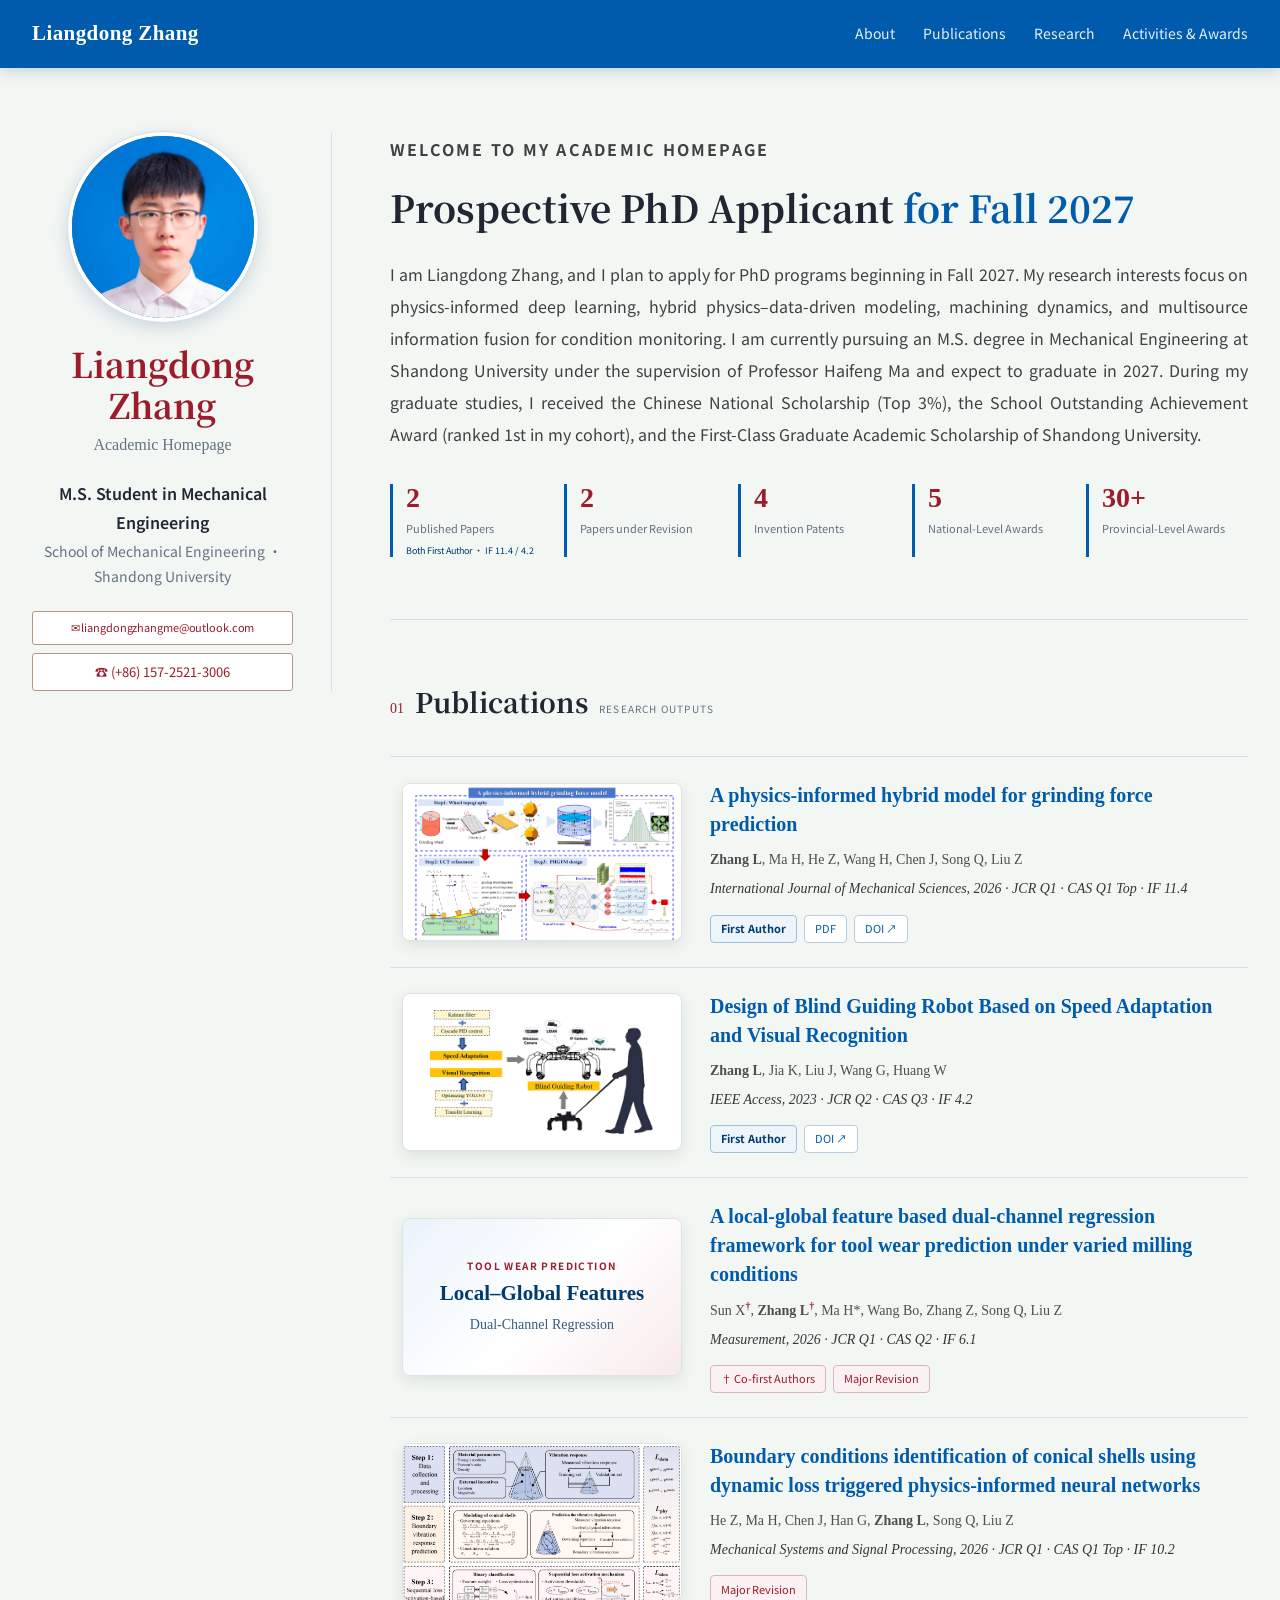
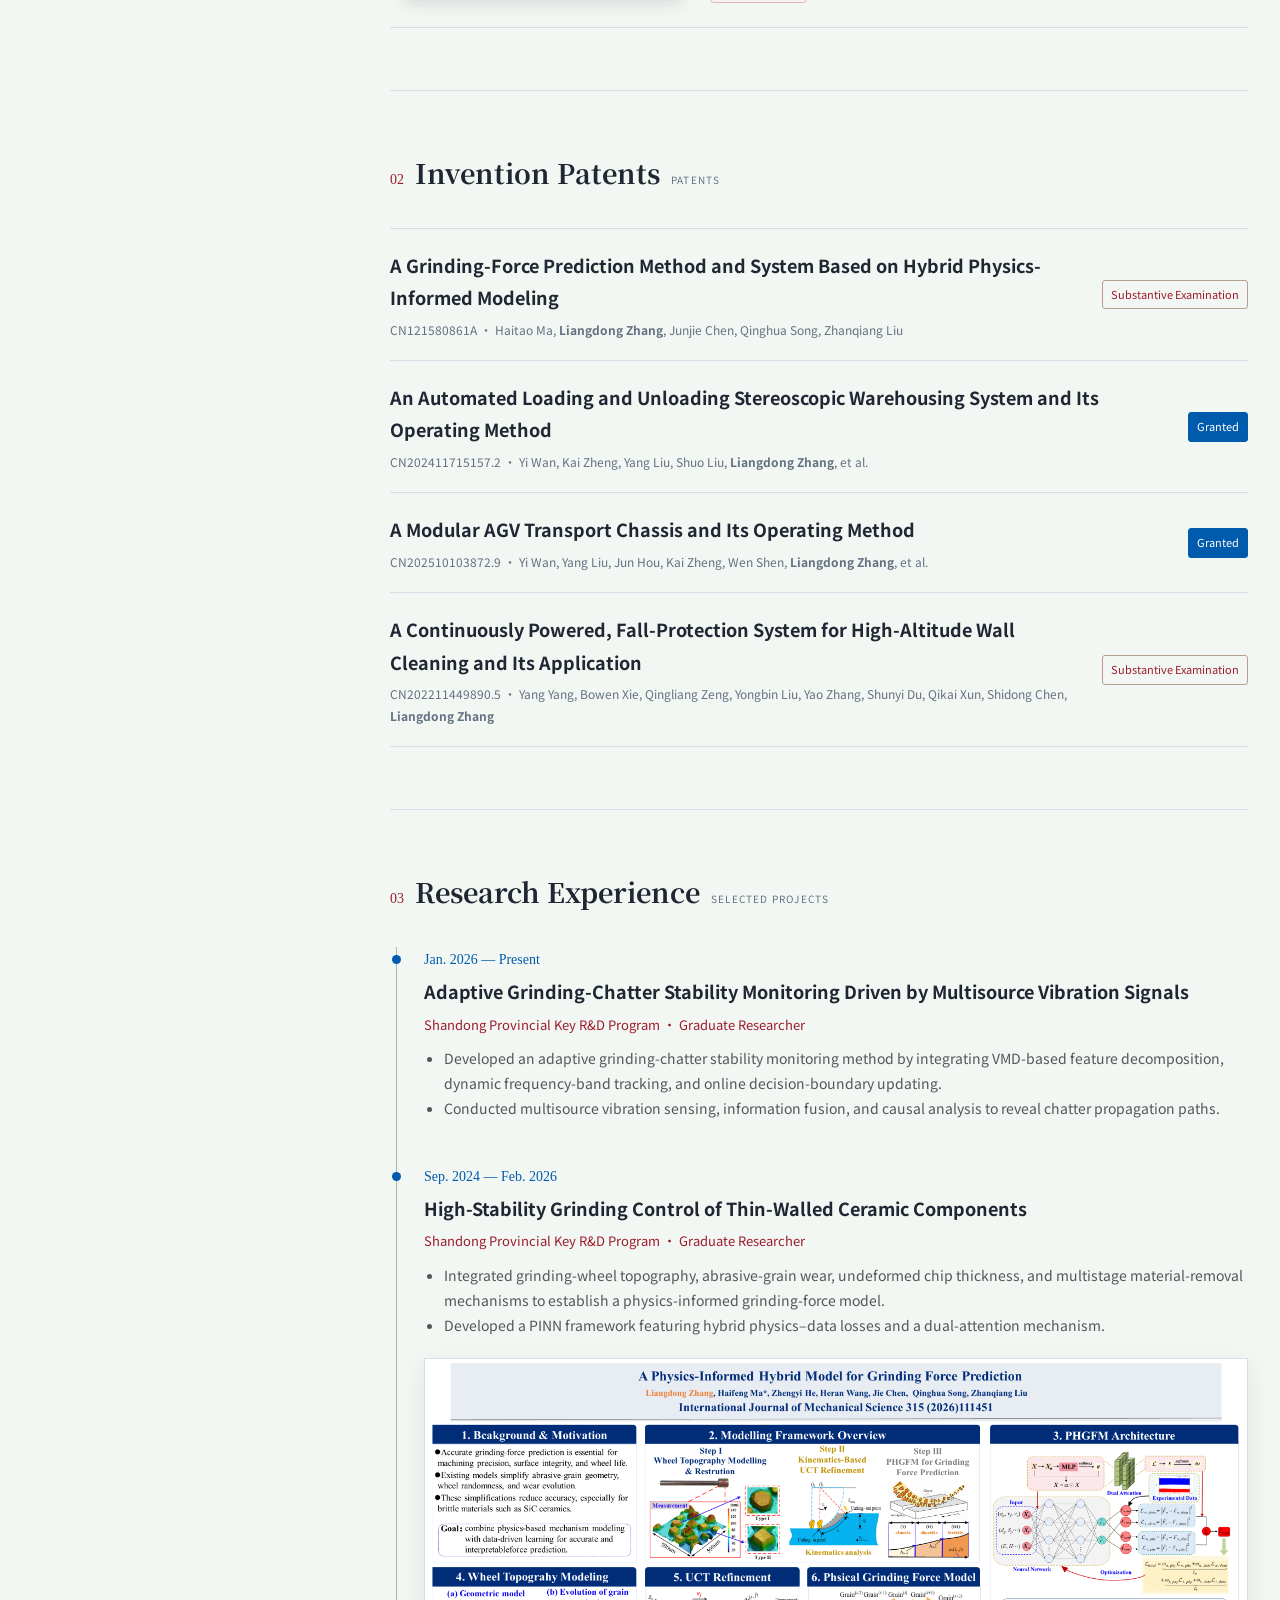
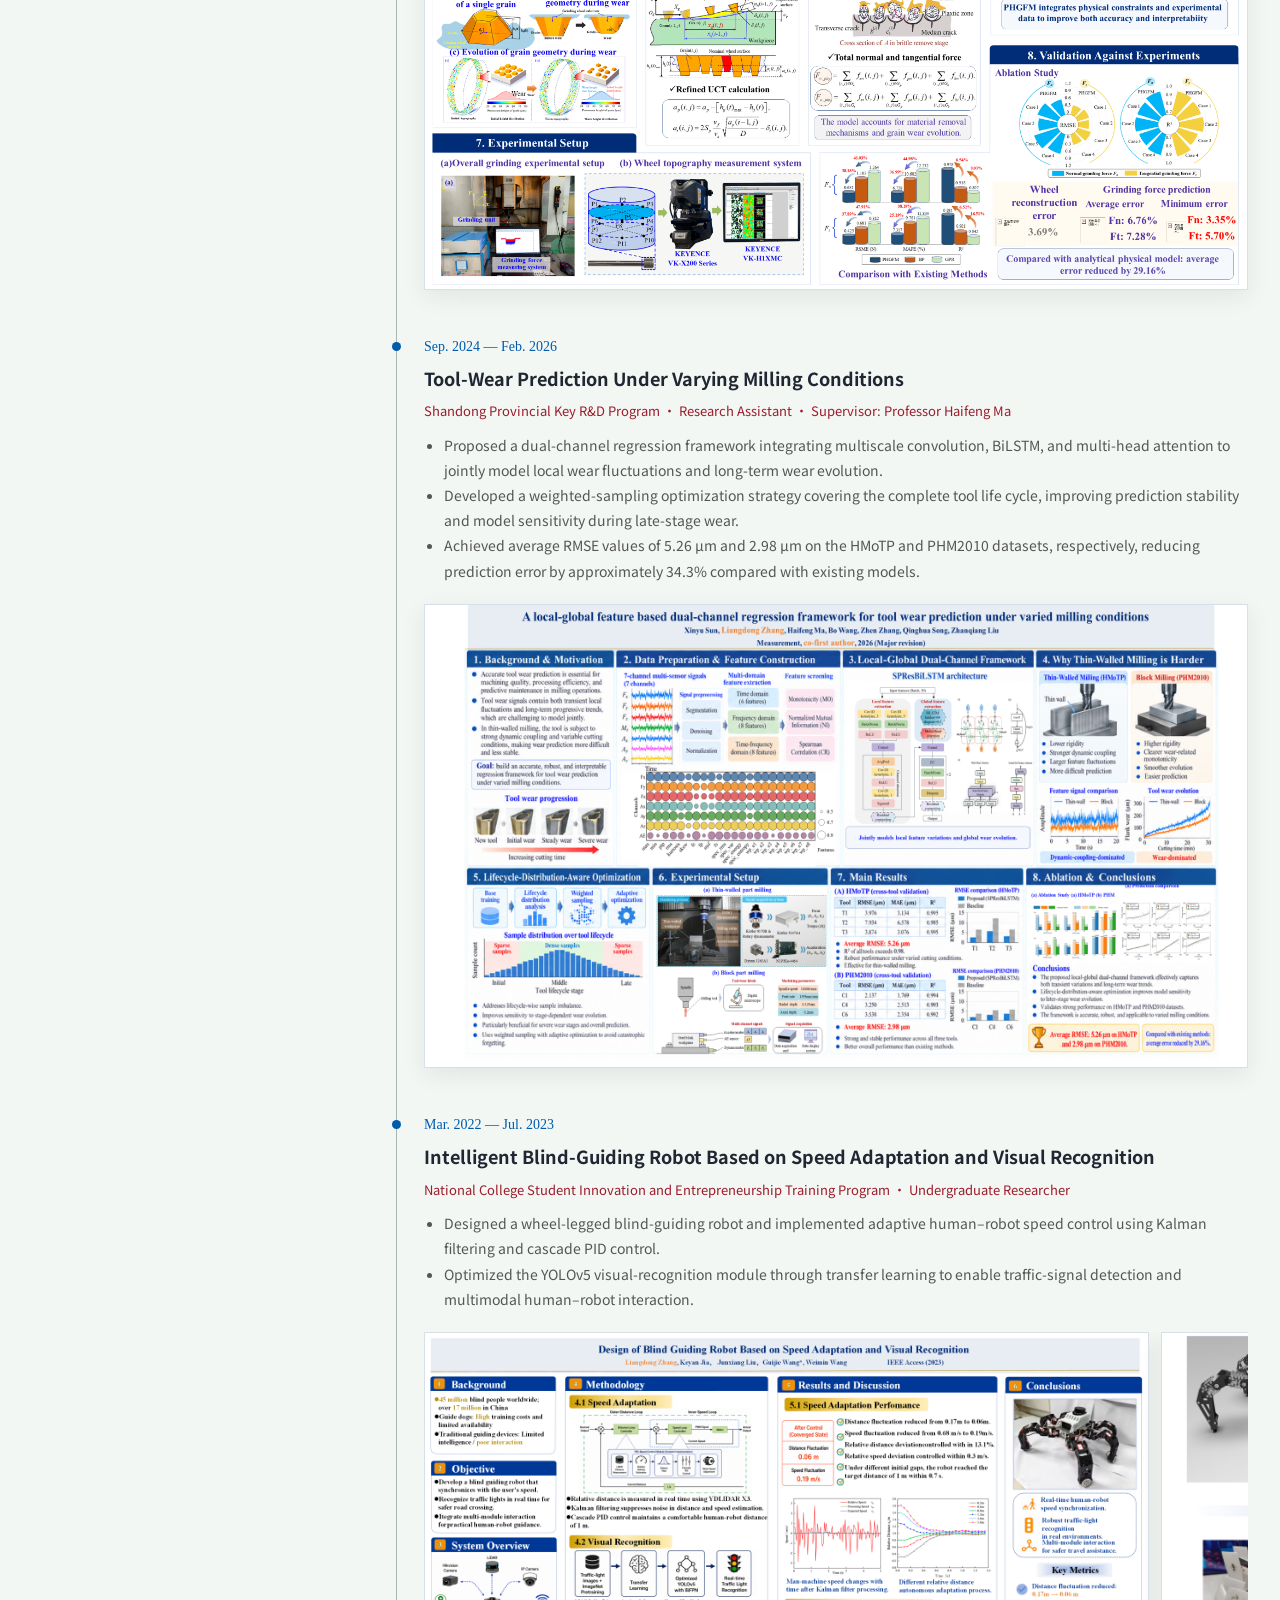
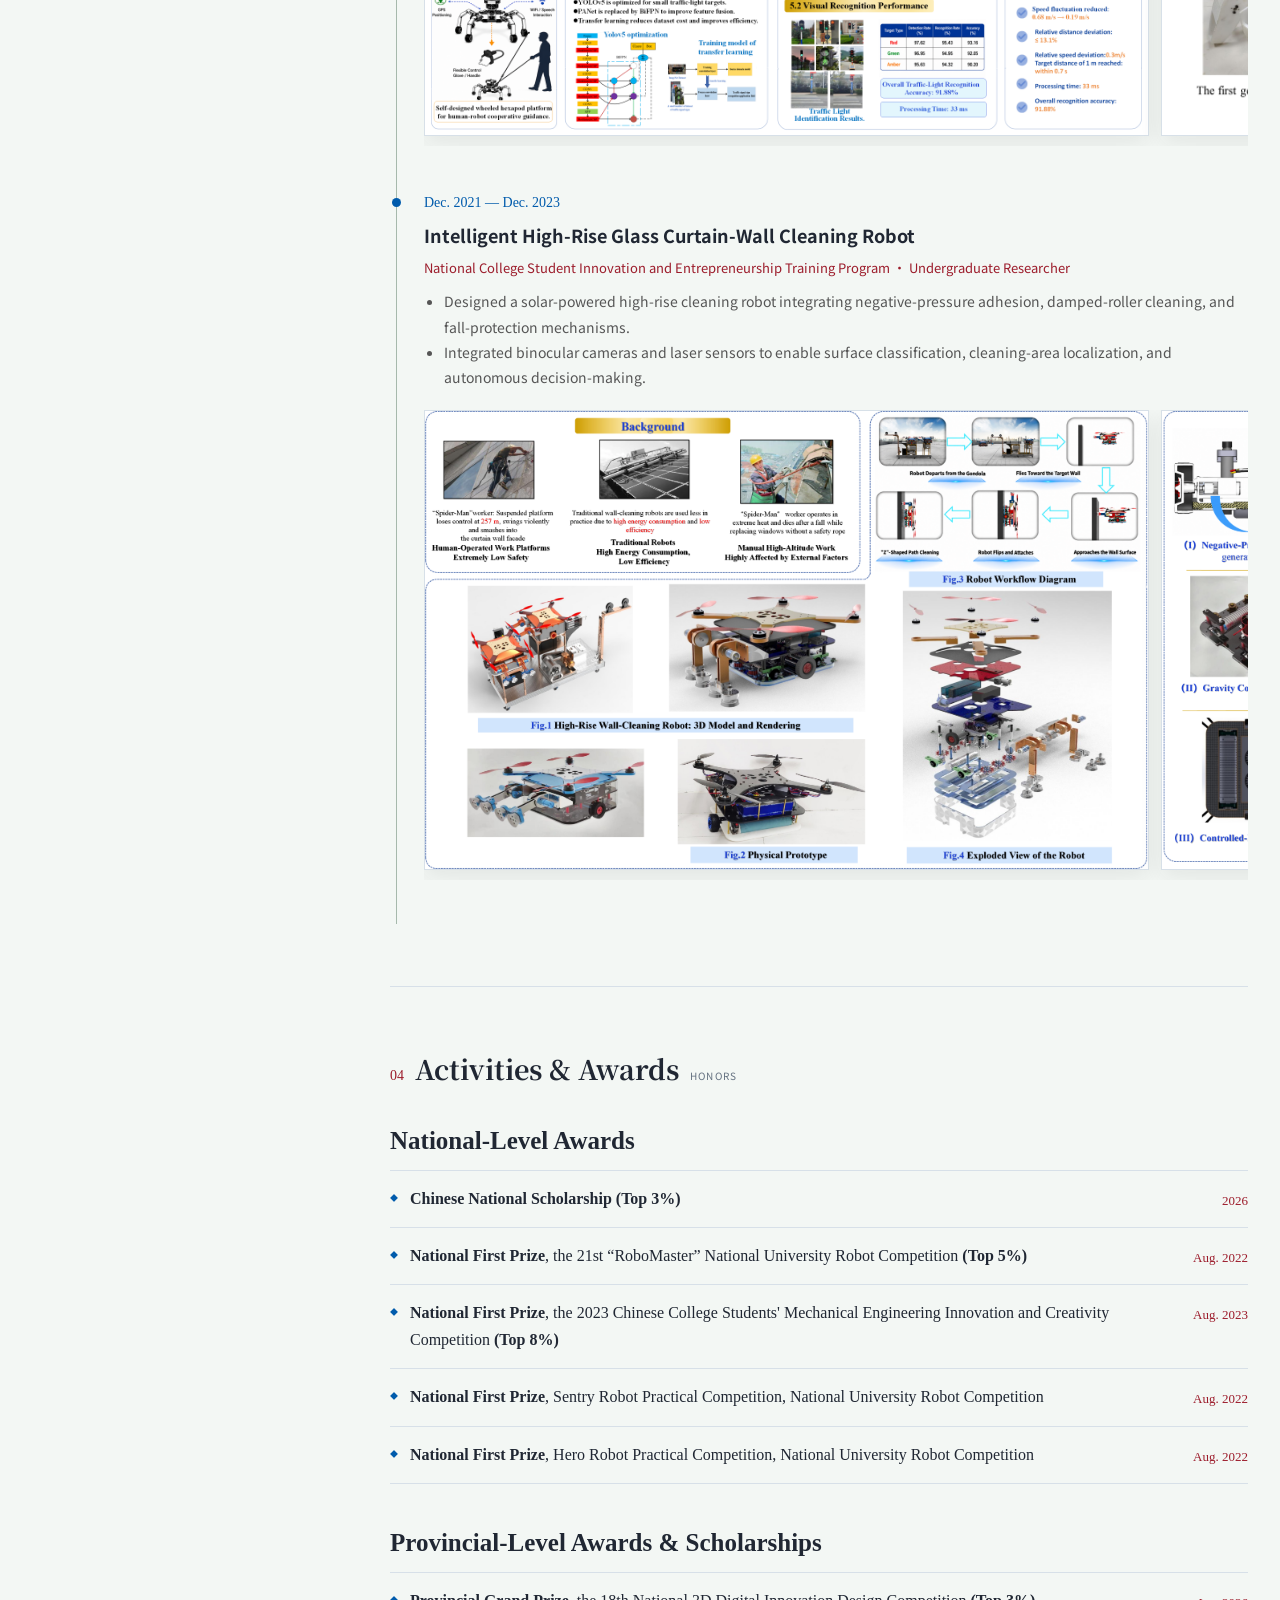
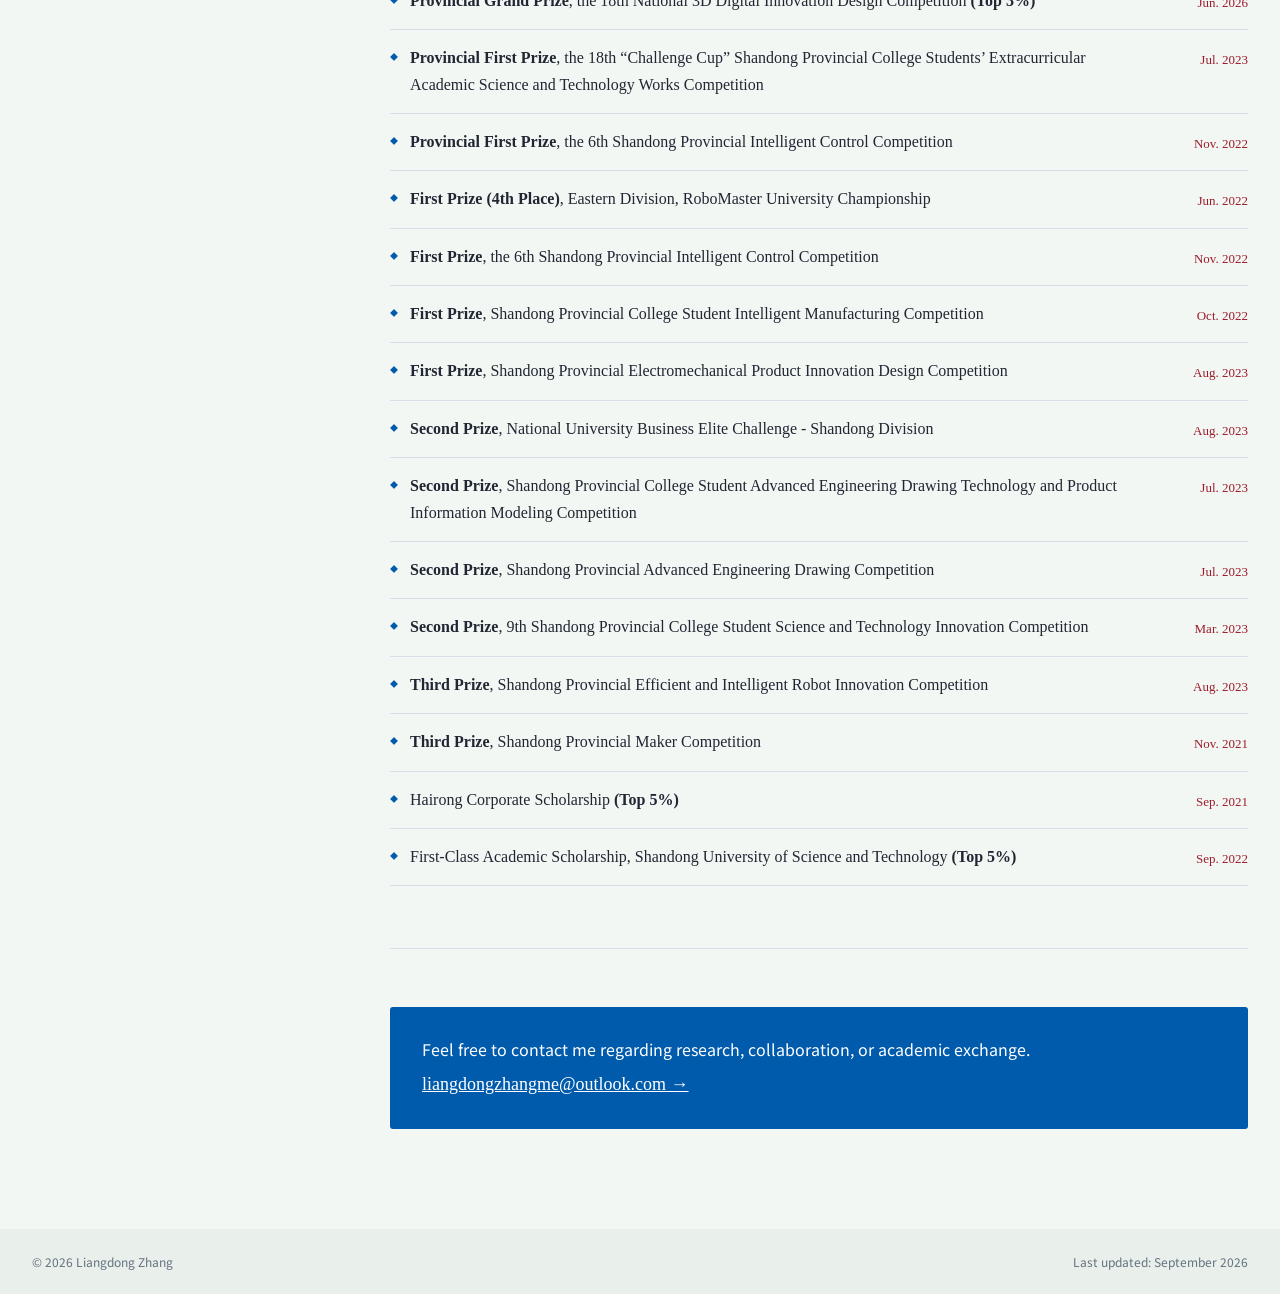
==== index-en.html @ d7b799ee "Update academic homepage content and project visuals" ====
<!doctype html>
<html lang="en">
<head>
  <meta charset="UTF-8">
  <meta name="viewport" content="width=device-width, initial-scale=1.0">
  <meta name="description" content="The academic homepage of Liangdong Zhang, focusing on physics-informed deep learning, hybrid physics-data-driven modeling, machining dynamics, and multisource condition monitoring.">
  <title>Liangdong Zhang | Academic Homepage</title>
  <link rel="preconnect" href="https://fonts.googleapis.com">
  <link rel="preconnect" href="https://fonts.gstatic.com" crossorigin>
  <link href="https://fonts.googleapis.com/css2?family=Noto+Sans+SC:wght@400;500;600;700&family=Noto+Serif+SC:wght@600;700&display=swap" rel="stylesheet">
  <link rel="stylesheet" href="styles.css">
</head>
<body>
  <header class="site-header">
    <div class="header-inner">
      <a class="brand" href="#top">Liangdong Zhang</a>
      <button class="menu-toggle" aria-label="Open navigation" aria-expanded="false"><span></span><span></span></button>
      <nav class="nav-links" aria-label="Main navigation">
        <a href="#about">About</a><a href="#publications">Publications</a><a href="#experience">Research</a><a href="#more">Activities &amp; Awards</a>
      </nav>
    </div>
  </header>

  <main id="top" class="page-layout">
    <aside class="profile-card">
      <div class="avatar"><img src="assets/profile-photo.jpg" alt="Portrait of Liangdong Zhang"></div>
      <h1>Liangdong Zhang</h1><p class="english-name">Academic Homepage</p>
      <p class="position">M.S. Student in Mechanical Engineering</p>
      <p class="affiliation">School of Mechanical Engineering · Shandong University</p>
      <div class="profile-links">
        <a class="email-link" href="mailto:liangdongzhangme@outlook.com">✉ liangdongzhangme@outlook.com</a>
        <a href="tel:+8615725213006">☎ (+86) 157-2521-3006</a>

      </div>

    </aside>

    <div class="main-content">
      <section id="about" class="intro section-block reveal">
        <p class="kicker">WELCOME TO MY ACADEMIC HOMEPAGE</p>
        <h2>Prospective PhD Applicant <em>for Fall 2027</em></h2>
        <p class="about-copy">I am Liangdong Zhang, and I plan to apply for PhD programs beginning in Fall 2027. My research interests focus on physics-informed deep learning, hybrid physics–data-driven modeling, machining dynamics, and multisource information fusion for condition monitoring. I am currently pursuing an M.S. degree in Mechanical Engineering at Shandong University under the supervision of Professor Haifeng Ma and expect to graduate in 2027. During my graduate studies, I received the Chinese National Scholarship (Top 3%), the School Outstanding Achievement Award (ranked 1st in my cohort), and the First-Class Graduate Academic Scholarship of Shandong University.</p>

        <div class="quick-facts"><div class="published-fact"><strong>2</strong><span>Published Papers</span><small>Both First Author · IF 11.4 / 4.2</small></div><div><strong>2</strong><span>Papers under Revision</span></div><div><strong>4</strong><span>Invention Patents</span></div><div><strong>5</strong><span>National-Level Awards</span></div><div><strong>30+</strong><span>Provincial-Level Awards</span></div></div>
      </section>


      <section id="publications" class="section-block reveal">
        <div class="section-heading"><span>01</span><h2>Publications</h2><small>RESEARCH OUTPUTS</small></div>
        <div class="publication-cards">
          <article class="publication-card">
            <figure class="publication-visual"><img src="assets/publications/grinding-graphical-abstract.png" alt="Graphical abstract of the physics-informed hybrid grinding-force model"></figure>
            <div class="publication-info">
              <h3>A physics-informed hybrid model for grinding force prediction</h3>
              <p class="publication-authors"><b>Zhang L</b>, Ma H, He Z, Wang H, Chen J, Song Q, Liu Z</p>
              <p class="publication-journal">International Journal of Mechanical Sciences, 2026 · JCR Q1 · CAS Q1 Top · IF 11.4</p>
              <div class="publication-actions"><span class="author-role">First Author</span><a href="assets/grinding-force-paper.pdf" target="_blank">PDF</a><a href="https://doi.org/10.1016/j.ijmecsci.2026.111451" target="_blank" rel="noreferrer">DOI ↗</a></div>
            </div>
          </article>
          <article class="publication-card">
            <figure class="publication-visual"><img src="assets/publications/blind-guiding-robot.png" alt="Intelligent blind-guiding robot based on speed adaptation and visual recognition" loading="lazy" decoding="async"></figure>
            <div class="publication-info">
              <h3>Design of Blind Guiding Robot Based on Speed Adaptation and Visual Recognition</h3>
              <p class="publication-authors"><b>Zhang L</b>, Jia K, Liu J, Wang G, Huang W</p>
              <p class="publication-journal">IEEE Access, 2023 · JCR Q2 · CAS Q3 · IF 4.2</p>
              <div class="publication-actions"><span class="author-role">First Author</span><a href="https://doi.org/10.1109/ACCESS.2023.3296066" target="_blank" rel="noreferrer">DOI ↗</a></div>
            </div>
          </article>
          <article class="publication-card">
            <figure class="publication-visual publication-topic-visual" aria-label="Dual-channel regression framework for tool-wear prediction">
              <div><small>TOOL WEAR PREDICTION</small><strong>Local–Global Features</strong><span>Dual-Channel Regression</span></div>
            </figure>
            <div class="publication-info">
              <h3>A local-global feature based dual-channel regression framework for tool wear prediction under varied milling conditions</h3>
              <p class="publication-authors">Sun X<sup>†</sup>, <b>Zhang L</b><sup>†</sup>, Ma H*, Wang Bo, Zhang Z, Song Q, Liu Z</p>
              <p class="publication-journal">Measurement, 2026 · JCR Q1 · CAS Q2 · IF 6.1</p>
              <div class="publication-actions"><span class="review">† Co-first Authors</span><span class="review">Major Revision</span></div>
            </div>
          </article>
          <article class="publication-card">
            <figure class="publication-visual"><img src="assets/publications/conical-shell-identification.png" alt="Framework for conical-shell boundary-condition identification using sequential loss activation" loading="lazy" decoding="async"></figure>
            <div class="publication-info">
              <h3>Boundary conditions identification of conical shells using dynamic loss triggered physics-informed neural networks</h3>
              <p class="publication-authors">He Z, Ma H, Chen J, Han G, <b>Zhang L</b>, Song Q, Liu Z</p>
              <p class="publication-journal">Mechanical Systems and Signal Processing, 2026 · JCR Q1 · CAS Q1 Top · IF 10.2</p>
              <div class="publication-actions"><span class="review">Major Revision</span></div>
            </div>
          </article>
        </div>
      </section>

      <section id="patents" class="section-block reveal">
        <div class="section-heading"><span>02</span><h2>Invention Patents</h2><small>PATENTS</small></div>
        <div class="compact-list">
          <article><div><h3>A Grinding-Force Prediction Method and System Based on Hybrid Physics-Informed Modeling</h3><p>CN121580861A · Haitao Ma, <b>Liangdong Zhang</b>, Junjie Chen, Qinghua Song, Zhanqiang Liu</p></div><span>Substantive Examination</span></article>
          <article><div><h3>An Automated Loading and Unloading Stereoscopic Warehousing System and Its Operating Method</h3><p>CN202411715157.2 · Yi Wan, Kai Zheng, Yang Liu, Shuo Liu, <b>Liangdong Zhang</b>, et al.</p></div><span class="done">Granted</span></article>
          <article><div><h3>A Modular AGV Transport Chassis and Its Operating Method</h3><p>CN202510103872.9 · Yi Wan, Yang Liu, Jun Hou, Kai Zheng, Wen Shen, <b>Liangdong Zhang</b>, et al.</p></div><span class="done">Granted</span></article>
          <article><div><h3>A Continuously Powered, Fall-Protection System for High-Altitude Wall Cleaning and Its Application</h3><p>CN202211449890.5 · Yang Yang, Bowen Xie, Qingliang Zeng, Yongbin Liu, Yao Zhang, Shunyi Du, Qikai Xun, Shidong Chen, <b>Liangdong Zhang</b></p></div><span>Substantive Examination</span></article>
        </div>
      </section>

      <section id="experience" class="section-block reveal">
        <div class="section-heading"><span>03</span><h2>Research Experience</h2><small>SELECTED PROJECTS</small></div>
        <div class="project-list">
          <article><time>Jan. 2026 — Present</time><h3>Adaptive Grinding-Chatter Stability Monitoring Driven by Multisource Vibration Signals</h3><p class="project-role">Shandong Provincial Key R&amp;D Program · Graduate Researcher</p><ul><li>Developed an adaptive grinding-chatter stability monitoring method by integrating VMD-based feature decomposition, dynamic frequency-band tracking, and online decision-boundary updating.</li><li>Conducted multisource vibration sensing, information fusion, and causal analysis to reveal chatter propagation paths.</li></ul></article>
          <article class="project-with-gallery"><time>Sep. 2024 — Feb. 2026</time><h3>High-Stability Grinding Control of Thin-Walled Ceramic Components</h3><p class="project-role">Shandong Provincial Key R&amp;D Program · Graduate Researcher</p><ul><li>Integrated grinding-wheel topography, abrasive-grain wear, undeformed chip thickness, and multistage material-removal mechanisms to establish a physics-informed grinding-force model.</li><li>Developed a PINN framework featuring hybrid physics–data losses and a dual-attention mechanism.</li></ul>
            <figure class="project-slide">
              <a href="assets/projects/grinding-project-page-14-complete-v3.png" target="_blank" aria-label="Open the full-size Page 14 poster for the grinding-force modeling project"><img src="assets/projects/grinding-project-page-14-complete-v3.png" alt="Page 14 poster for the high-stability grinding control of thin-walled ceramic components project" loading="lazy" decoding="async"></a>
            </figure>
          </article>
          <article class="project-with-gallery"><time>Sep. 2024 — Feb. 2026</time><h3>Tool-Wear Prediction Under Varying Milling Conditions</h3><p class="project-role">Shandong Provincial Key R&amp;D Program · Research Assistant · Supervisor: Professor Haifeng Ma</p><ul><li>Proposed a dual-channel regression framework integrating multiscale convolution, BiLSTM, and multi-head attention to jointly model local wear fluctuations and long-term wear evolution.</li><li>Developed a weighted-sampling optimization strategy covering the complete tool life cycle, improving prediction stability and model sensitivity during late-stage wear.</li><li>Achieved average RMSE values of 5.26 μm and 2.98 μm on the HMoTP and PHM2010 datasets, respectively, reducing prediction error by approximately 34.3% compared with existing models.</li></ul>
            <figure class="project-slide">
              <a href="assets/projects/tool-wear-project-slide-16-hd.png" target="_blank" aria-label="Open the high-resolution Page 16 project poster"><img src="assets/projects/tool-wear-project-slide-16-hd.png" alt="High-resolution image of the Page 16 project poster" loading="lazy" decoding="async"></a>
            </figure>
          </article>
          <article class="project-with-gallery"><time>Mar. 2022 — Jul. 2023</time><h3>Intelligent Blind-Guiding Robot Based on Speed Adaptation and Visual Recognition</h3><p class="project-role">National College Student Innovation and Entrepreneurship Training Program · Undergraduate Researcher</p><ul><li>Designed a wheel-legged blind-guiding robot and implemented adaptive human–robot speed control using Kalman filtering and cascade PID control.</li><li>Optimized the YOLOv5 visual-recognition module through transfer learning to enable traffic-signal detection and multimodal human–robot interaction.</li></ul>
            <div class="project-slides-two" tabindex="0" aria-label="Pages 15 and 16 of the blind-guiding robot project; scroll horizontally">
              <a href="assets/projects/guide-project-page-15-ppt-v8.png" target="_blank" aria-label="Open the full-size Page 15 poster for the blind-guiding robot project"><img src="assets/projects/guide-project-page-15-ppt-v8.png" alt="Page 15 poster for the intelligent blind-guiding robot project" loading="lazy" decoding="async"></a>
              <a href="assets/projects/guide-project-page-16-complete-v3.png" target="_blank" aria-label="Open the full-size Page 16 poster for the blind-guiding robot project"><img src="assets/projects/guide-project-page-16-complete-v3.png" alt="Page 16 poster for the intelligent blind-guiding robot project" loading="lazy" decoding="async"></a>
            </div>
          </article>
          <article class="project-with-gallery"><time>Dec. 2021 — Dec. 2023</time><h3>Intelligent High-Rise Glass Curtain-Wall Cleaning Robot</h3><p class="project-role">National College Student Innovation and Entrepreneurship Training Program · Undergraduate Researcher</p><ul><li>Designed a solar-powered high-rise cleaning robot integrating negative-pressure adhesion, damped-roller cleaning, and fall-protection mechanisms.</li><li>Integrated binocular cameras and laser sensors to enable surface classification, cleaning-area localization, and autonomous decision-making.</li></ul>
            <div class="project-slides-two" tabindex="0" aria-label="Pages 17 and 18 of the high-rise glass curtain-wall cleaning robot project; scroll horizontally">
              <a href="assets/projects/cleaning-project-page-17-ppt-v9.png" target="_blank" aria-label="Open the full-size Page 17 poster for the high-rise glass curtain-wall cleaning robot project"><img src="assets/projects/cleaning-project-page-17-ppt-v9.png" alt="Page 17 poster for the intelligent high-rise glass curtain-wall cleaning robot project" loading="lazy" decoding="async"></a>
              <a href="assets/projects/cleaning-project-page-18-ppt-v8.png" target="_blank" aria-label="Open the full-size Page 18 poster for the high-rise glass curtain-wall cleaning robot project"><img src="assets/projects/cleaning-project-page-18-ppt-v8.png" alt="Page 18 poster for the intelligent high-rise glass curtain-wall cleaning robot project" loading="lazy" decoding="async"></a>
            </div>
          </article>
        </div>
      </section>

      <section id="more" class="section-block reveal">
        <div class="section-heading"><span>04</span><h2>Activities &amp; Awards</h2><small>HONORS</small></div>
        <div class="honors-groups">
          <section class="honors-group" aria-labelledby="national-awards-title">
            <h3 id="national-awards-title">National-Level Awards</h3>
            <ul class="honors-list">
              <li><p><strong>Chinese National Scholarship</strong> <b>(Top 3%)</b></p><time>2026</time></li>
              <li><p><strong>National First Prize</strong>, the 21st “RoboMaster” National University Robot Competition <b>(Top 5%)</b></p><time>Aug. 2022</time></li>
              <li><p><strong>National First Prize</strong>, the 2023 Chinese College Students' Mechanical Engineering Innovation and Creativity Competition <b>(Top 8%)</b></p><time>Aug. 2023</time></li>
              <li><p><strong>National First Prize</strong>, Sentry Robot Practical Competition, National University Robot Competition</p><time>Aug. 2022</time></li>
              <li><p><strong>National First Prize</strong>, Hero Robot Practical Competition, National University Robot Competition</p><time>Aug. 2022</time></li>
            </ul>
          </section>
          <section class="honors-group" aria-labelledby="provincial-awards-title">
            <h3 id="provincial-awards-title">Provincial-Level Awards &amp; Scholarships</h3>
            <ul class="honors-list">
              <li><p><strong>Provincial Grand Prize</strong>, the 18th National 3D Digital Innovation Design Competition <b>(Top 3%)</b></p><time>Jun. 2026</time></li>
              <li><p><strong>Provincial First Prize</strong>, the 18th “Challenge Cup” Shandong Provincial College Students’ Extracurricular Academic Science and Technology Works Competition</p><time>Jul. 2023</time></li>
              <li><p><strong>Provincial First Prize</strong>, the 6th Shandong Provincial Intelligent Control Competition</p><time>Nov. 2022</time></li>
              <li><p><strong>First Prize (4th Place)</strong>, Eastern Division, RoboMaster University Championship</p><time>Jun. 2022</time></li>
              <li><p><strong>First Prize</strong>, the 6th Shandong Provincial Intelligent Control Competition</p><time>Nov. 2022</time></li>
              <li><p><strong>First Prize</strong>, Shandong Provincial College Student Intelligent Manufacturing Competition</p><time>Oct. 2022</time></li>
              <li><p><strong>First Prize</strong>, Shandong Provincial Electromechanical Product Innovation Design Competition</p><time>Aug. 2023</time></li>
              <li><p><strong>Second Prize</strong>, National University Business Elite Challenge - Shandong Division</p><time>Aug. 2023</time></li>
              <li><p><strong>Second Prize</strong>, Shandong Provincial College Student Advanced Engineering Drawing Technology and Product Information Modeling Competition</p><time>Jul. 2023</time></li>
              <li><p><strong>Second Prize</strong>, Shandong Provincial Advanced Engineering Drawing Competition</p><time>Jul. 2023</time></li>
              <li><p><strong>Second Prize</strong>, 9th Shandong Provincial College Student Science and Technology Innovation Competition</p><time>Mar. 2023</time></li>
              <li><p><strong>Third Prize</strong>, Shandong Provincial Efficient and Intelligent Robot Innovation Competition</p><time>Aug. 2023</time></li>
              <li><p><strong>Third Prize</strong>, Shandong Provincial Maker Competition</p><time>Nov. 2021</time></li>
              <li><p>Hairong Corporate Scholarship <b>(Top 5%)</b></p><time>Sep. 2021</time></li>
              <li><p>First-Class Academic Scholarship, Shandong University of Science and Technology <b>(Top 5%)</b></p><time>Sep. 2022</time></li>
            </ul>
          </section>
        </div>
      </section>

      <section class="contact-block reveal"><p>Feel free to contact me regarding research, collaboration, or academic exchange.</p><a href="mailto:liangdongzhangme@outlook.com">liangdongzhangme@outlook.com →</a></section>
    </div>
  </main>
  <footer><span>© <span id="year"></span> Liangdong Zhang</span><span>Last updated: September 2026</span></footer>
  <script src="script.js"></script>
</body>
</html>
---- styles.css ----
:root{--sdu-red:#9c1c2b;--sdu-red-dark:#731320;--sdu-blue:#005bac;--sdu-blue-dark:#003b70;--green:var(--sdu-blue);--green-dark:var(--sdu-blue-dark);--brown:var(--sdu-red);--ink:#202733;--muted:#647180;--line:#d7e0e8;--paper:#f3f7f4;--white:#fff;--serif:"Noto Serif SC",serif;--sans:"Noto Sans SC",sans-serif}*{box-sizing:border-box}html{scroll-behavior:smooth;scroll-padding-top:82px}body{margin:0;background:var(--paper);color:var(--ink);font-family:var(--sans);line-height:1.8;overflow-x:hidden}.site-header{height:68px;background:var(--sdu-blue);color:white;position:sticky;top:0;z-index:50;box-shadow:0 3px 14px rgba(0,59,112,.2)}.header-inner{width:min(1160px,calc(100% - 40px));height:100%;margin:auto;display:flex;align-items:center;justify-content:space-between}.brand{color:white;text-decoration:none;font-family:Georgia,serif;font-size:21px;font-weight:600;letter-spacing:.02em}.nav-links{display:flex;align-items:center;gap:28px}.nav-links a{color:rgba(255,255,255,.9);text-decoration:none;font-size:14px}.nav-links a:hover{color:white}.menu-toggle{display:none;background:none;border:0;padding:8px}.menu-toggle span{display:block;width:24px;height:1px;background:white;margin:6px}.page-layout{width:min(1120px,calc(100% - 40px));margin:64px auto 100px;display:grid;grid-template-columns:280px minmax(0,1fr);gap:62px;align-items:start}.profile-card{position:sticky;top:110px;text-align:center;padding-right:38px;border-right:1px solid var(--line)}.avatar{width:190px;height:190px;border-radius:50%;margin:0 auto 22px;background:linear-gradient(145deg,var(--sdu-red),var(--sdu-blue));display:grid;place-items:center;box-shadow:0 5px 18px rgba(0,59,112,.18)}.avatar span{font-family:Georgia,serif;font-size:56px;color:white;letter-spacing:.04em}.profile-card h1{font-family:var(--serif);font-size:34px;color:var(--brown);line-height:1.2;margin:0}.english-name{font-family:Georgia,serif;color:var(--muted);font-size:16px;margin:5px 0 20px}.position{font-weight:600;margin:0}.affiliation{font-size:14px;color:var(--muted);margin:2px 0 22px}.profile-links{display:flex;flex-direction:column;align-items:stretch;gap:8px}.profile-links a{color:var(--brown);font-size:13px;text-decoration:none;border:1px solid #b99485;border-radius:3px;padding:6px 11px;background:white}.profile-links a:hover{background:#f6efeb}.profile-meta{margin:28px 0 0;padding-top:18px;border-top:1px solid var(--line);font-size:12px;text-align:left}.profile-meta div{display:flex;justify-content:space-between;margin:5px 0}.profile-meta dt{color:var(--muted)}.profile-meta dd{margin:0}.main-content{min-width:0}.section-block{padding:0 0 62px;margin:0 0 58px;border-bottom:1px solid var(--line)}.intro{padding-top:3px}.kicker{font-size:11px;letter-spacing:.14em;color:var(--green);font-weight:700;margin:0 0 12px}.intro>h2{font-family:var(--serif);font-size:clamp(30px,2.9vw,43px);line-height:1.35;margin:0 0 26px;font-weight:700;white-space:nowrap}.intro>h2 em{font-style:normal;color:var(--green)}.intro>p{font-size:16px;margin:0 0 18px;color:#404040}.intro>.about-copy{line-height:2;text-align:justify}.quick-facts{display:grid;grid-template-columns:repeat(5,minmax(0,1fr));gap:12px;margin-top:34px}.quick-facts div{border-left:3px solid var(--green);padding-left:13px}.quick-facts strong{display:block;font-family:Georgia,serif;font-size:28px;line-height:1;color:var(--brown)}.quick-facts span{font-size:11px;color:var(--muted)}
.quick-facts small{display:block;margin-top:3px;color:var(--sdu-blue-dark);font-size:9px;line-height:1.45}.section-heading{display:flex;align-items:baseline;gap:11px;margin-bottom:30px}.section-heading>span{font-family:Georgia,serif;color:var(--brown);font-size:14px}.section-heading h2{font-family:var(--serif);font-size:27px;margin:0}.section-heading small{font-size:10px;color:var(--muted);letter-spacing:.12em}.timeline-list article{display:grid;grid-template-columns:150px 1fr;gap:25px;padding:24px 0;border-top:1px solid var(--line)}time{color:var(--green);font-family:Georgia,serif;font-size:14px}.timeline-list h3,.project-list h3,.compact-list h3{font-size:18px;margin:0 0 5px}.timeline-list p{margin:0}.muted{color:var(--muted);font-size:13px}.tags,.interest-list{display:flex;flex-wrap:wrap;gap:8px}.tags{margin-top:12px}.tags span,.interest-list span{font-size:12px;border:1px solid #c8c6c0;background:white;border-radius:3px;padding:5px 10px}.interest-list span{font-size:14px;padding:10px 15px;border-left:3px solid var(--green)}.publication-list{padding:0;margin:0;list-style:none;counter-reset:pub}.publication-list li{counter-increment:pub;position:relative;display:grid;grid-template-columns:1fr auto;gap:20px;padding:23px 0 23px 38px;border-top:1px solid var(--line)}.publication-list li:before{content:counter(pub) ".";position:absolute;left:0;top:23px;color:var(--green);font-family:Georgia,serif}.publication-list h3{font-family:Georgia,"Times New Roman",serif;font-size:18px;line-height:1.45;margin:0 0 7px}.publication-list p{font-size:13px;margin:2px 0;color:#555}.publication-list .journal{color:var(--brown);font-style:italic}.publication-list a,.review{align-self:start;color:var(--green);text-decoration:none;font-size:11px;border:1px solid #95ad9d;border-radius:3px;padding:4px 8px}.project-list article{position:relative;padding:0 0 34px 27px;margin-left:6px;border-left:1px solid #a6b9ac}.project-list article:before{content:"";position:absolute;width:9px;height:9px;border-radius:50%;background:var(--green);left:-5px;top:8px}.project-list time{display:block;margin-bottom:3px}.project-role{color:var(--brown);font-size:13px;margin:0 0 10px}.project-list ul{font-size:14px;color:#555;padding-left:20px;margin:8px 0}.compact-list{border-top:1px solid var(--line)}.compact-list article{display:grid;grid-template-columns:1fr auto;gap:20px;align-items:center;padding:20px 0;border-bottom:1px solid var(--line)}.compact-list p{font-size:12px;color:var(--muted);margin:0}.compact-list article>span{font-size:11px;border:1px solid #b99d91;color:var(--brown);padding:4px 8px;border-radius:3px}.compact-list article>span.done{background:var(--green);border-color:var(--green);color:white}.award-list{list-style:none;margin:0;padding:0;border-top:1px solid var(--line)}.award-list li{display:grid;grid-template-columns:70px 1fr;padding:15px 0;border-bottom:1px solid var(--line);font-size:14px}.skill-groups{display:grid;grid-template-columns:1fr 1fr;gap:16px}.skill-groups article{background:white;border:1px solid var(--line);padding:18px}.skill-groups h3{font-size:14px;color:var(--brown);margin:0 0 7px}.skill-groups p{font-size:13px;margin:0}.contact-block{background:var(--green);color:white;padding:28px 32px;border-radius:3px}.contact-block p{margin:0 0 4px}.contact-block a{color:white;font-family:Georgia,serif;font-size:18px}footer{background:#e9f0eb;color:var(--muted);padding:22px calc((100% - min(1120px,calc(100% - 40px)))/2);display:flex;justify-content:space-between;font-size:12px}.reveal{opacity:0;transform:translateY(12px);transition:opacity .5s ease,transform .5s ease}.reveal.visible{opacity:1;transform:none}
@media(max-width:850px){.site-header{height:auto;min-height:62px}.header-inner{min-height:62px;position:relative}.menu-toggle{display:block}.nav-links{display:none;position:absolute;left:-20px;right:-20px;top:62px;background:var(--green-dark);padding:22px;flex-direction:column;align-items:flex-start;gap:15px}.nav-links.open{display:flex}.page-layout{grid-template-columns:1fr;margin-top:38px}.profile-card{position:static;border-right:0;border-bottom:1px solid var(--line);padding:0 0 35px}.avatar{width:150px;height:150px}.profile-meta{max-width:300px;margin-left:auto;margin-right:auto}.main-content{width:100%}.intro>h2{white-space:normal}}
@media(max-width:560px){.page-layout,.header-inner{width:calc(100% - 28px)}.intro>h2{font-size:32px}.quick-facts{grid-template-columns:1fr 1fr}.timeline-list article{grid-template-columns:1fr;gap:7px}.publication-list li{grid-template-columns:1fr}.skill-groups{grid-template-columns:1fr}.section-heading{flex-wrap:wrap}.section-heading small{width:100%;margin-left:27px}.compact-list article{grid-template-columns:1fr}.award-list li{grid-template-columns:55px 1fr}footer{padding:20px 14px;flex-direction:column;gap:4px}}
@media(prefers-reduced-motion:reduce){html{scroll-behavior:auto}.reveal{opacity:1;transform:none;transition:none}}
.avatar{position:relative;background:var(--green);overflow:hidden;border:4px solid white;outline:1px solid var(--line)}.avatar img{position:absolute;inset:0;display:block;width:100%;height:100%;object-fit:cover;object-position:center 31%}
.featured-projects{display:grid;gap:38px;margin-top:30px}.featured-project{display:grid;grid-template-columns:minmax(0,.95fr) minmax(0,1.05fr);background:white;border:1px solid var(--line);box-shadow:0 10px 28px rgba(36,36,36,.06);overflow:hidden}.featured-project.reverse .project-gallery{order:2}.featured-project.reverse .project-copy{order:1}.project-gallery{position:relative;min-height:390px;background:#eef1ed;overflow:hidden}.project-main-image{width:100%;height:100%;object-fit:cover;display:block}.project-detail-image{position:absolute;width:42%;height:31%;right:18px;bottom:18px;object-fit:cover;background:white;border:5px solid white;box-shadow:0 7px 22px rgba(0,0,0,.22)}.project-copy{padding:32px}.project-number{font-size:10px;letter-spacing:.14em;color:var(--green);font-weight:700;margin:0 0 7px}.project-copy h3{font-family:var(--serif);font-size:22px;line-height:1.5;margin:7px 0}.project-copy>p:not(.project-number):not(.project-role){font-size:14px;color:#555}.project-copy ul{font-size:13px;color:#555;padding-left:19px}.project-tech{display:flex;flex-wrap:wrap;gap:6px;margin-top:18px}.project-tech span{font-size:10px;color:var(--green-dark);background:#eef4ef;border:1px solid #c7d5ca;padding:4px 7px;border-radius:2px}@media(max-width:720px){.featured-project{grid-template-columns:1fr}.featured-project.reverse .project-gallery,.featured-project.reverse .project-copy{order:initial}.project-gallery{min-height:320px}.project-copy{padding:24px}.project-detail-image{width:40%;height:29%;right:12px;bottom:12px}}
.project-with-gallery{padding-bottom:44px!important}.project-scroll{display:flex;gap:16px;overflow-x:auto;scroll-snap-type:x mandatory;scrollbar-width:thin;scrollbar-color:#9eb1a3 #edf1ed;margin-top:20px;padding:0 0 14px}.project-scroll figure{flex:0 0 min(78%,520px);scroll-snap-align:start;margin:0;background:white;border:1px solid var(--line)}.project-scroll img{display:block;width:100%;height:280px;object-fit:cover;background:#f0f1ee}.project-scroll figcaption{display:grid;gap:3px;padding:13px 15px}.project-scroll figcaption b{font-size:13px;color:var(--brown)}.project-scroll figcaption span{font-size:12px;color:var(--muted);line-height:1.65}.scroll-hint{font-size:10px!important;color:var(--muted);letter-spacing:.08em;margin:5px 0 0!important}.scroll-hint span{color:var(--green);font-size:17px;margin-left:5px}@media(max-width:560px){.project-scroll figure{flex-basis:88%}.project-scroll img{height:220px}}
.profile-links .email-link{font-size:11px;letter-spacing:-.01em;white-space:nowrap}.project-scroll figure.paper-cover-card{flex-basis:min(58%,400px)}.project-scroll .paper-cover{height:360px;object-fit:contain;padding:10px;background:#f0eee9}.project-scroll img[src*="grinding-grain"],.project-scroll img[src*="grinding-attention"],.project-scroll img[src*="cleaning-negative-pressure"],.project-scroll img[src*="cleaning-exploded"]{object-fit:contain;padding:12px;background:#f4f4f1}.skill-groups .language-skills{grid-column:1/-1}.skill-groups h3 small{display:block;margin-top:2px;color:var(--muted);font-size:9px;letter-spacing:.1em;font-weight:500}.contact-block a{overflow-wrap:anywhere}
@media(max-width:560px){.project-scroll figure.paper-cover-card{flex-basis:82%}.project-scroll .paper-cover{height:300px}.skill-groups .language-skills{grid-column:auto}.profile-links .email-link{font-size:10.5px}}
@media(min-width:851px){.header-inner,.page-layout{width:min(1600px,calc(100% - 64px))}.page-layout{grid-template-columns:300px minmax(0,1fr);gap:58px}footer{padding-left:calc((100% - min(1600px,calc(100% - 64px)))/2);padding-right:calc((100% - min(1600px,calc(100% - 64px)))/2)}}

.publication-cards{display:grid;gap:0;border-top:1px solid var(--line)}
.publication-card{display:grid;grid-template-columns:minmax(220px,280px) minmax(0,1fr);gap:28px;align-items:center;padding:24px 12px;border-bottom:1px solid var(--line);transition:background-color .25s,box-shadow .25s,transform .25s}
.publication-card:hover{background:rgba(255,255,255,.78);box-shadow:0 12px 30px rgba(36,36,36,.07);transform:translateY(-2px)}
.publication-visual{height:158px;margin:0;display:grid;place-items:center;overflow:hidden;border:1px solid #dfe3e1;border-radius:8px;background:#fff;box-shadow:0 5px 14px rgba(24,48,34,.1)}
.publication-visual img{display:block;width:100%;height:100%;object-fit:contain;filter:contrast(1.035) saturate(.98)}
.publication-info{min-width:0}
.publication-info h3{margin:0 0 9px;color:var(--sdu-blue);font-family:Georgia,"Times New Roman",serif;font-size:20px;line-height:1.45}
.publication-authors{margin:0 0 5px;color:#4e4e4e;font-family:Georgia,"Times New Roman",serif;font-size:14px;line-height:1.65}
.publication-journal{margin:0;color:#353535;font-family:Georgia,"Times New Roman",serif;font-size:14px;font-style:italic}
.publication-actions{display:flex;flex-wrap:wrap;gap:7px;align-items:center;margin-top:13px}
.publication-actions a,.publication-actions .review,.publication-actions .author-role{display:inline-flex;align-items:center;min-height:28px;padding:4px 10px;border:1px solid #b8cddd;border-radius:4px;background:#fff;color:var(--sdu-blue);font-size:11px;line-height:1;text-decoration:none}
.publication-actions a:hover{border-color:var(--sdu-blue);background:#edf5fb}
.publication-actions .review{border-color:#ddb6bc;background:#fbf0f2;color:var(--sdu-red)}.publication-actions .author-role{border-color:#9fc0dc;background:#edf5fb;color:var(--sdu-blue-dark);font-weight:700}
@media(max-width:720px){.publication-card{grid-template-columns:1fr;gap:18px;padding:22px 0}.publication-visual{width:100%;height:auto;aspect-ratio:16/9}.publication-info h3{font-size:18px}}
.project-slide{margin:20px 0 0;border:1px solid var(--line);background:#fff;box-shadow:0 7px 22px rgba(36,36,36,.08);overflow:hidden}
.project-slide img{display:block;width:100%;height:auto}
.project-slide a{display:block}
.project-slides-two{display:flex;gap:12px;margin:20px 0 0;padding:0 0 10px;overflow-x:auto;overscroll-behavior-inline:contain;scroll-behavior:smooth;scroll-snap-type:x mandatory;scrollbar-width:thin;scrollbar-color:#7699b8 #eaf1f7}
.project-slides-two::-webkit-scrollbar{height:10px}
.project-slides-two::-webkit-scrollbar-track{background:#eaf1f7}
.project-slides-two::-webkit-scrollbar-thumb{background:#7699b8;border:2px solid #eaf1f7;border-radius:999px}
.project-slides-two a{display:block;flex:0 0 88%;min-width:88%;scroll-snap-align:start;scroll-snap-stop:always;border:1px solid var(--line);background:#fff;box-shadow:0 7px 22px rgba(36,36,36,.08);overflow:hidden}
.project-slides-two img{display:block;width:100%;height:auto}
@media(max-width:720px){.project-slides-two a{flex-basis:92%;min-width:92%}}
.honors-groups{display:grid;gap:42px}
.honors-group h3{margin:0 0 12px;font-family:Georgia,"Times New Roman",serif;font-size:25px;line-height:1.35}
.honors-group h3 small{margin-left:10px;color:var(--muted);font-family:var(--sans);font-size:11px;font-weight:500;letter-spacing:.08em}
.honors-list{list-style:none;margin:0;padding:0;border-top:1px solid var(--line)}
.honors-list li{position:relative;display:grid;grid-template-columns:minmax(0,1fr) 96px;gap:24px;align-items:start;padding:15px 0 15px 20px;border-bottom:1px solid var(--line)}
.honors-list li::before{content:"◆";position:absolute;left:0;top:20px;color:var(--green);font-size:8px}
.honors-list p{margin:0;font-family:Georgia,"Times New Roman",serif;font-size:16px;line-height:1.65}
.honors-list strong,.honors-list b{font-weight:700}
.honors-list time{justify-self:end;padding-top:3px;color:var(--brown);font-size:13px;white-space:nowrap}
@media(max-width:720px){.honors-groups{gap:34px}.honors-group h3{font-size:21px}.honors-group h3 small{display:block;margin:4px 0 0}.honors-list li{grid-template-columns:1fr;gap:3px;padding-left:18px}.honors-list time{justify-self:start;padding:0}}
.publication-topic-visual{background:linear-gradient(135deg,#eaf3fb 0%,#fff 54%,#f8e9ec 100%);color:var(--green-dark);text-align:center}
.publication-topic-visual div{display:grid;gap:6px;padding:18px}
.publication-topic-visual small{color:var(--brown);font-size:10px;font-weight:700;letter-spacing:.14em}
.publication-topic-visual strong{font-family:Georgia,"Times New Roman",serif;font-size:21px;line-height:1.2}
.publication-topic-visual span{font-family:Georgia,"Times New Roman",serif;font-size:14px;color:#365d7d}
.publication-authors sup{color:var(--brown);font-size:10px;font-weight:700}
@media(max-width:850px) and (min-width:561px){.quick-facts{grid-template-columns:repeat(3,1fr)}}
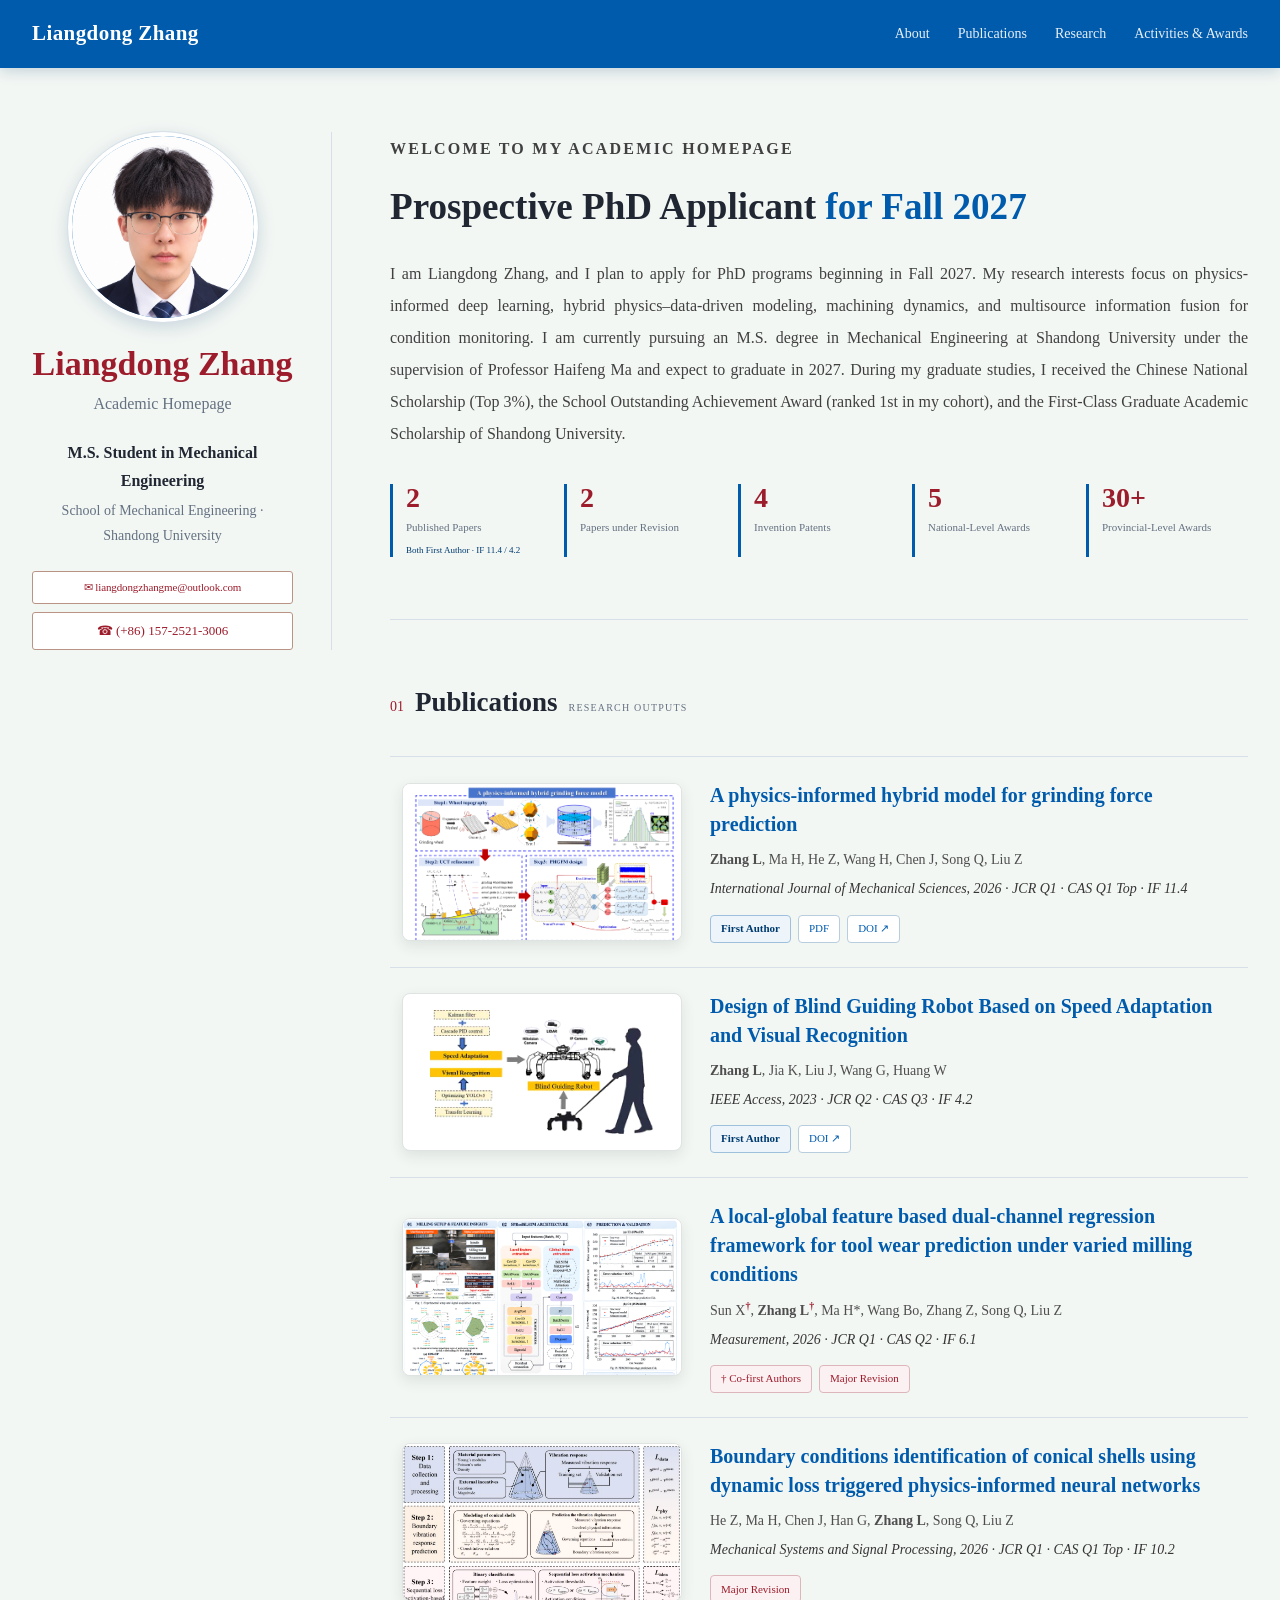
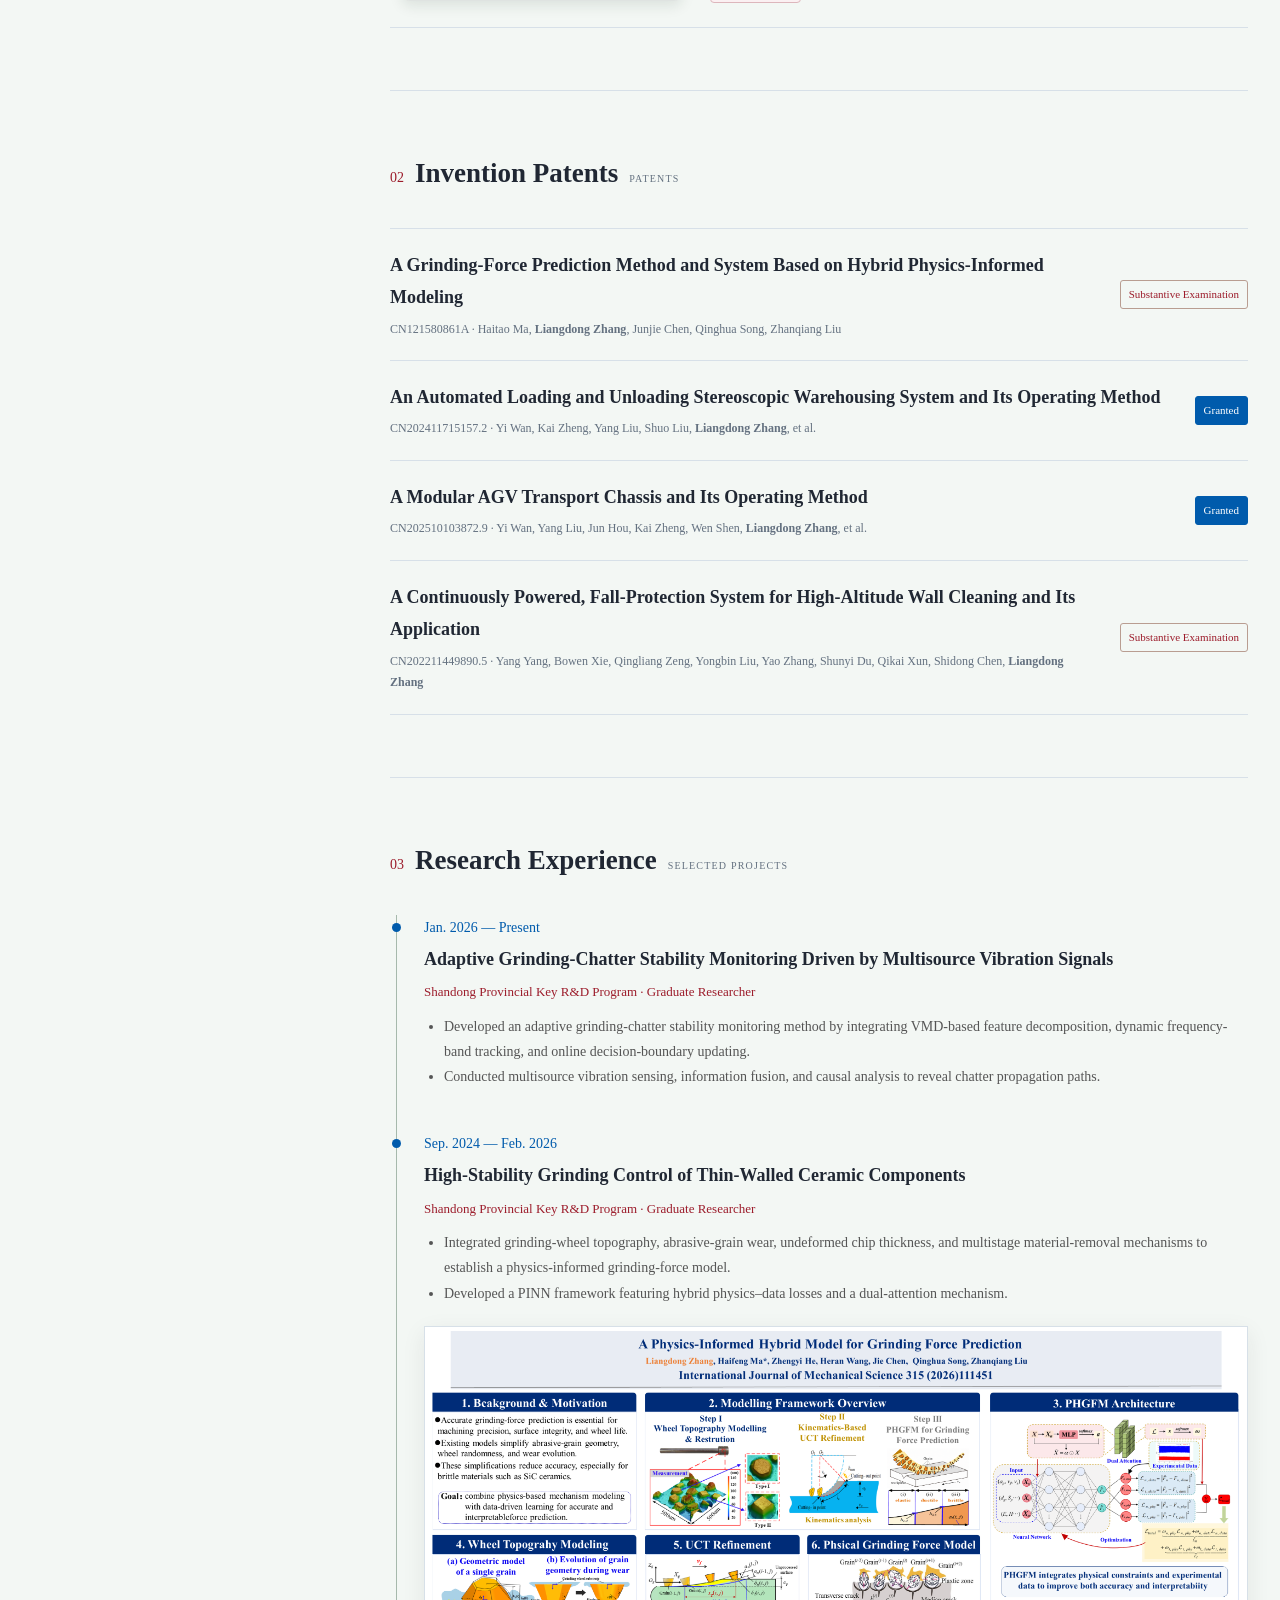
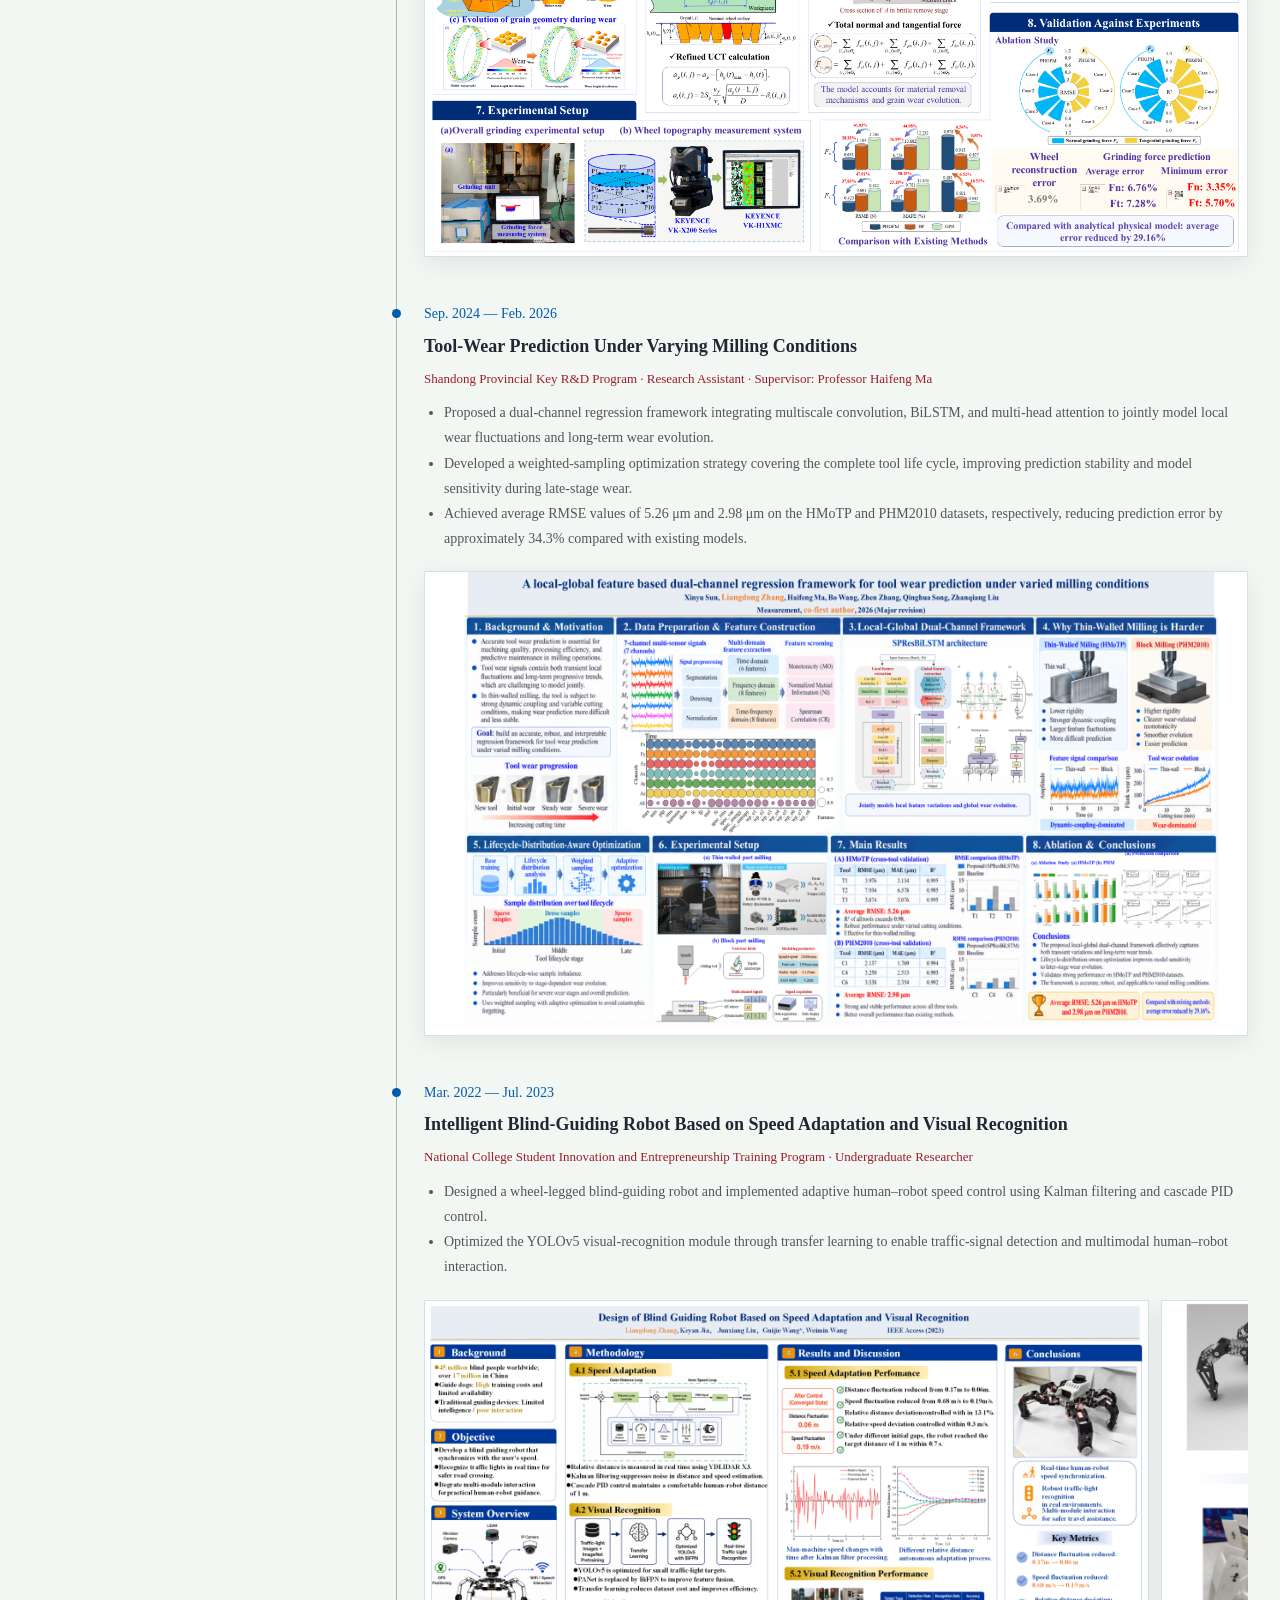
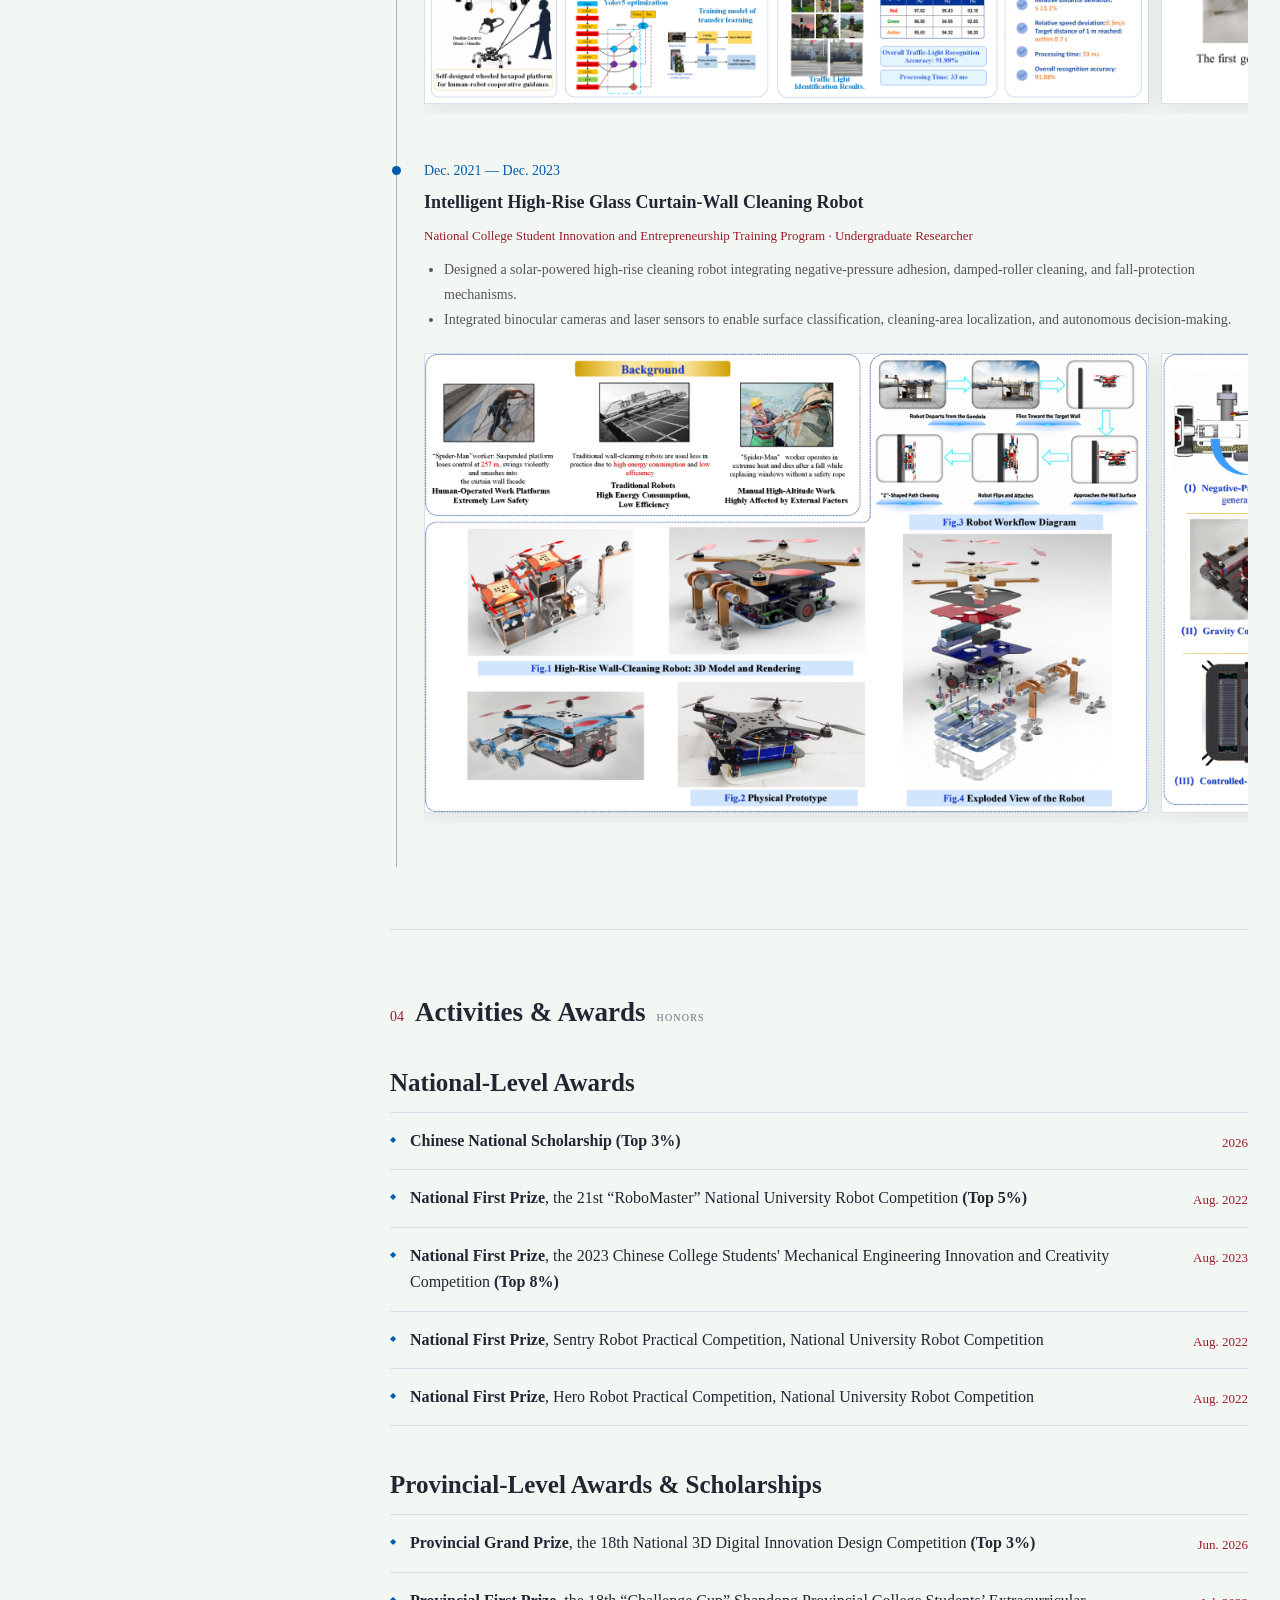
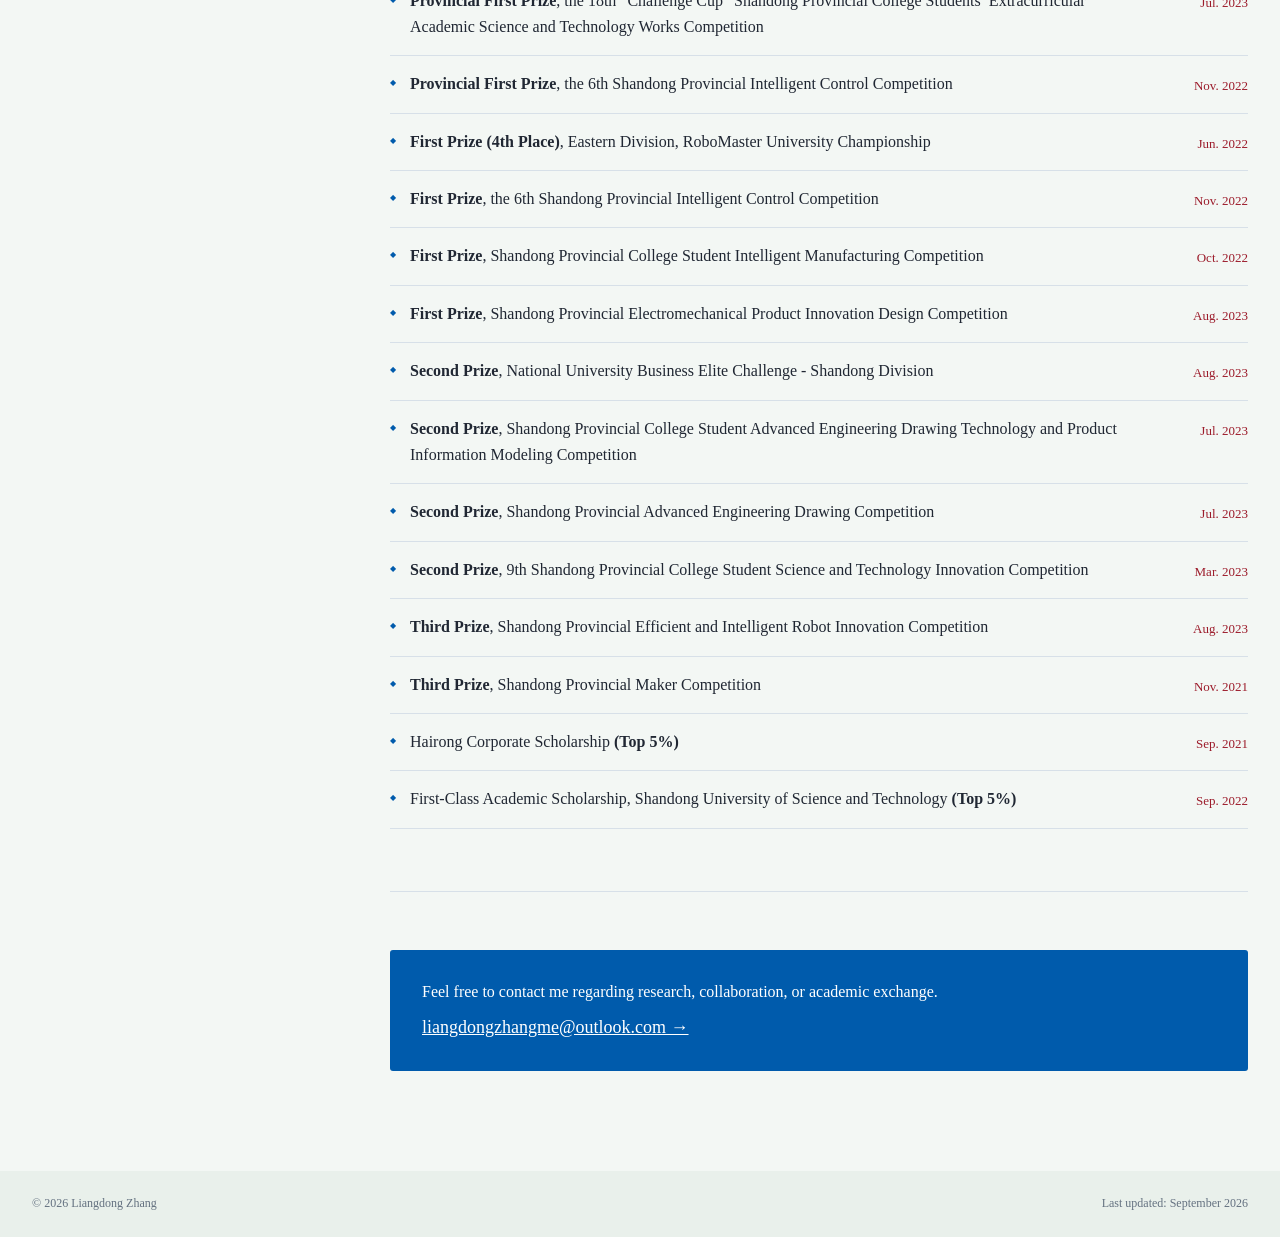
==== commit def63648: "Replace tool wear publication graphic" ====
--- a/index-en.html
+++ b/index-en.html
@@ -67,9 +67,7 @@
             </div>
           </article>
           <article class="publication-card">
-            <figure class="publication-visual publication-topic-visual" aria-label="Dual-channel regression framework for tool-wear prediction">
-              <div><small>TOOL WEAR PREDICTION</small><strong>Local–Global Features</strong><span>Dual-Channel Regression</span></div>
-            </figure>
+            <figure class="publication-visual"><img src="assets/publications/tool-wear-framework.png" alt="Milling setup, SPResBiLSTM architecture, and tool-wear prediction results" loading="lazy" decoding="async"></figure>
             <div class="publication-info">
               <h3>A local-global feature based dual-channel regression framework for tool wear prediction under varied milling conditions</h3>
               <p class="publication-authors">Sun X<sup>†</sup>, <b>Zhang L</b><sup>†</sup>, Ma H*, Wang Bo, Zhang Z, Song Q, Liu Z</p>
--- a/styles.css
+++ b/styles.css
@@ -51,3 +51,6 @@
 .publication-topic-visual span{font-family:Georgia,"Times New Roman",serif;font-size:14px;color:#365d7d}
 .publication-authors sup{color:var(--brown);font-size:10px;font-weight:700}
 @media(max-width:850px) and (min-width:561px){.quick-facts{grid-template-columns:repeat(3,1fr)}}
+
+/* Unified typeface across the entire academic homepage. */
+html,body,body *{font-family:"Times New Roman",Times,serif!important}
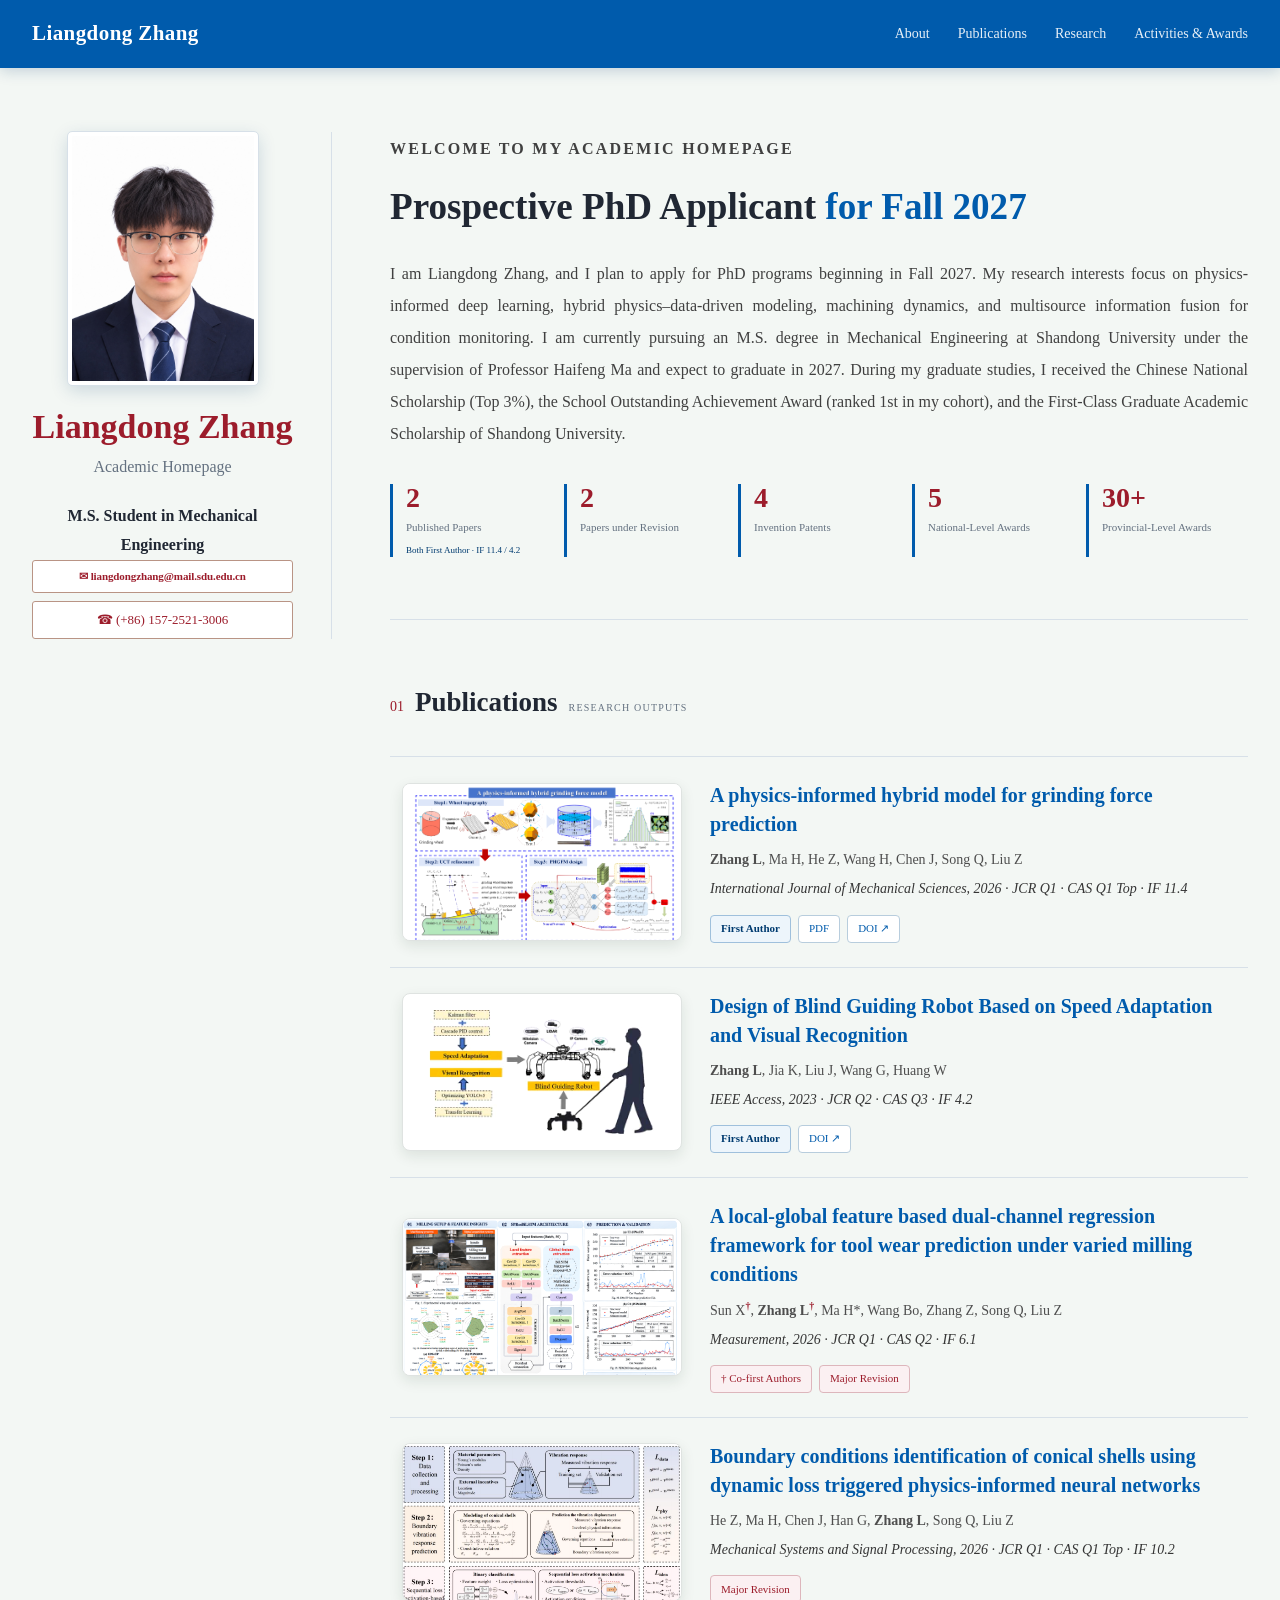
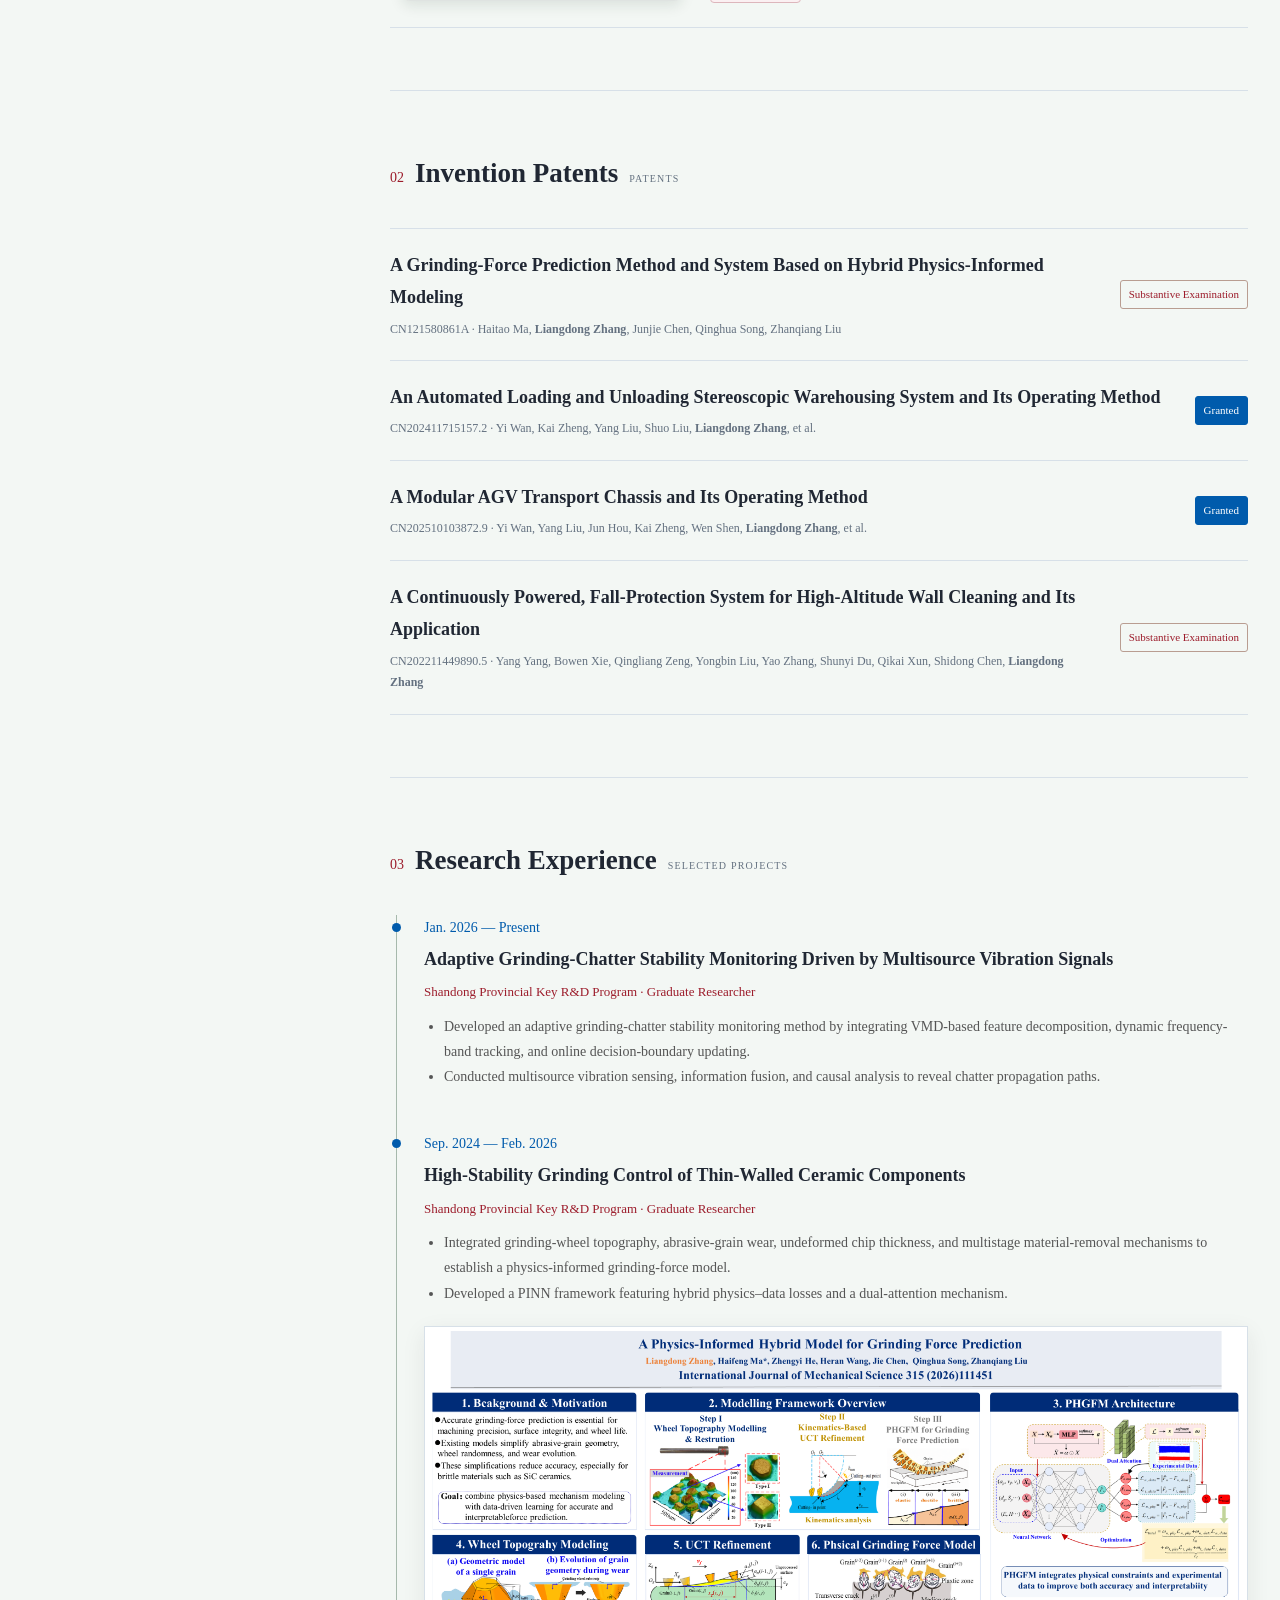
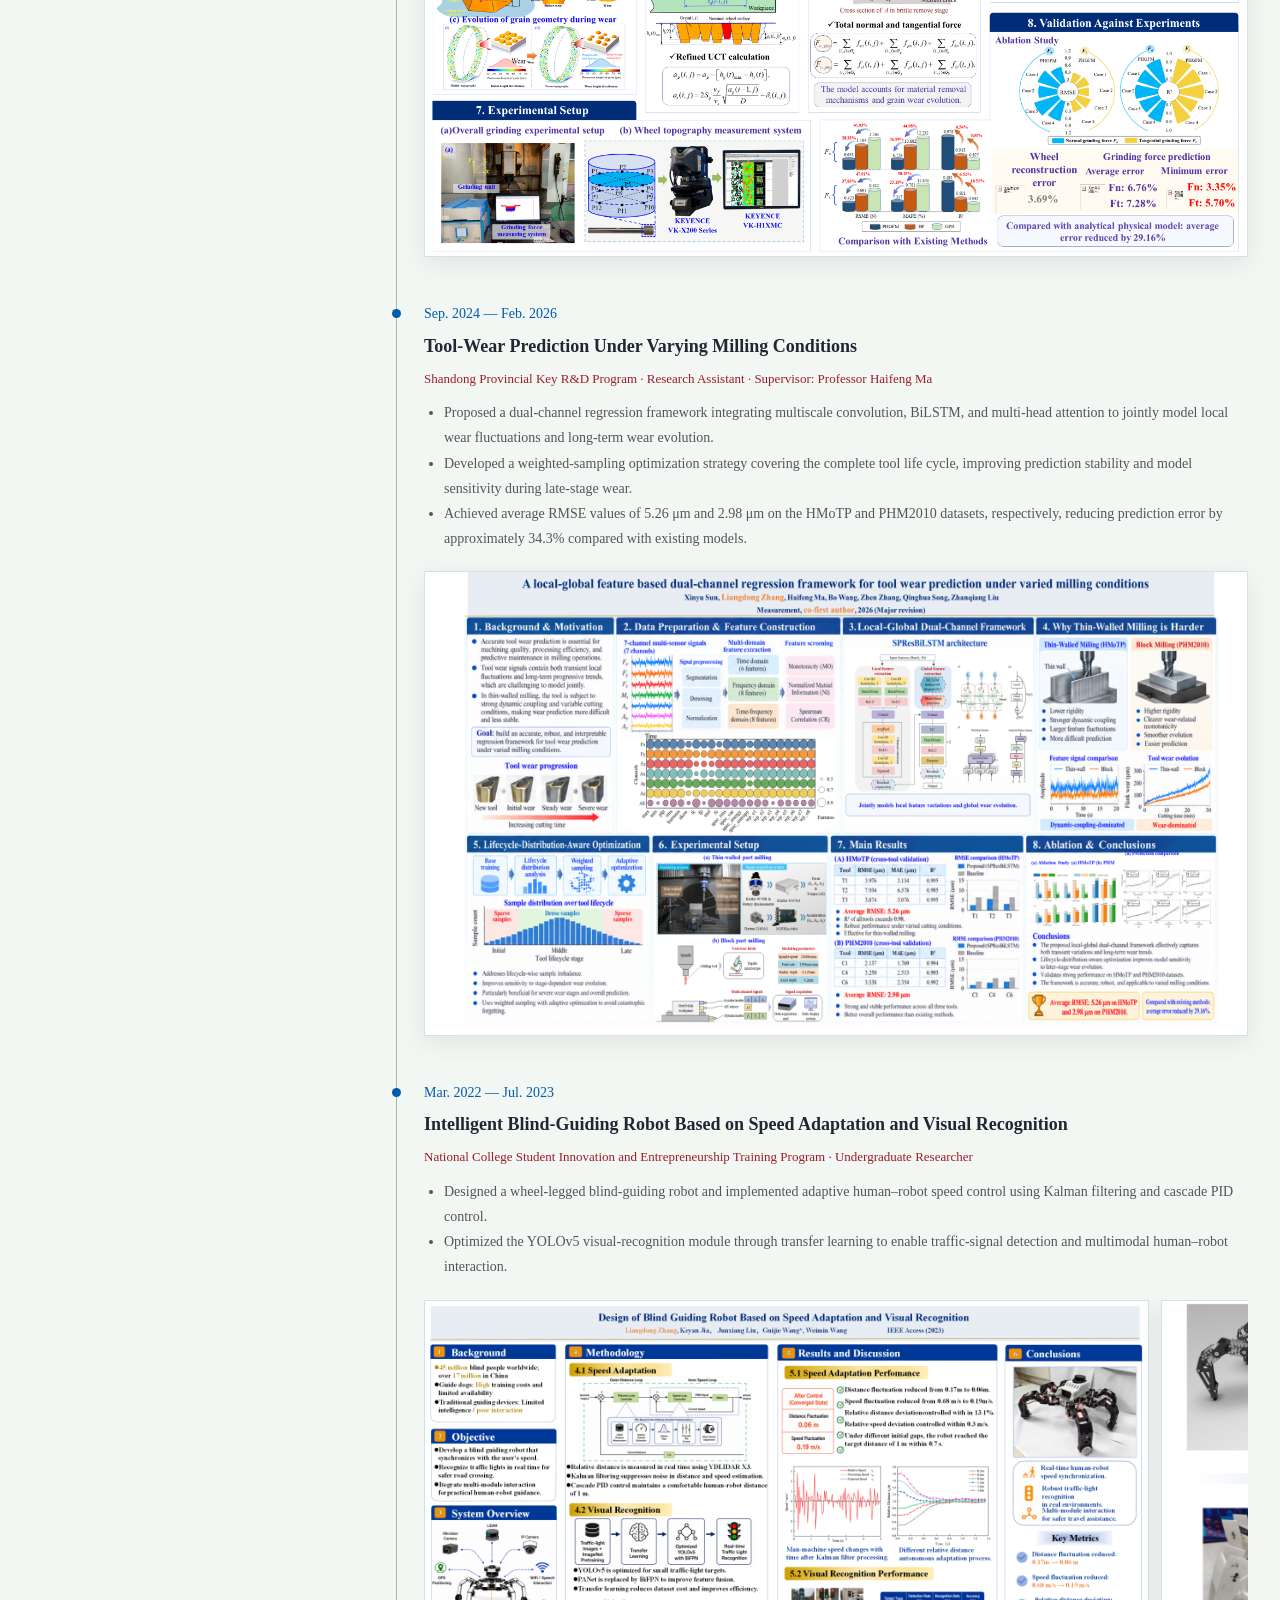
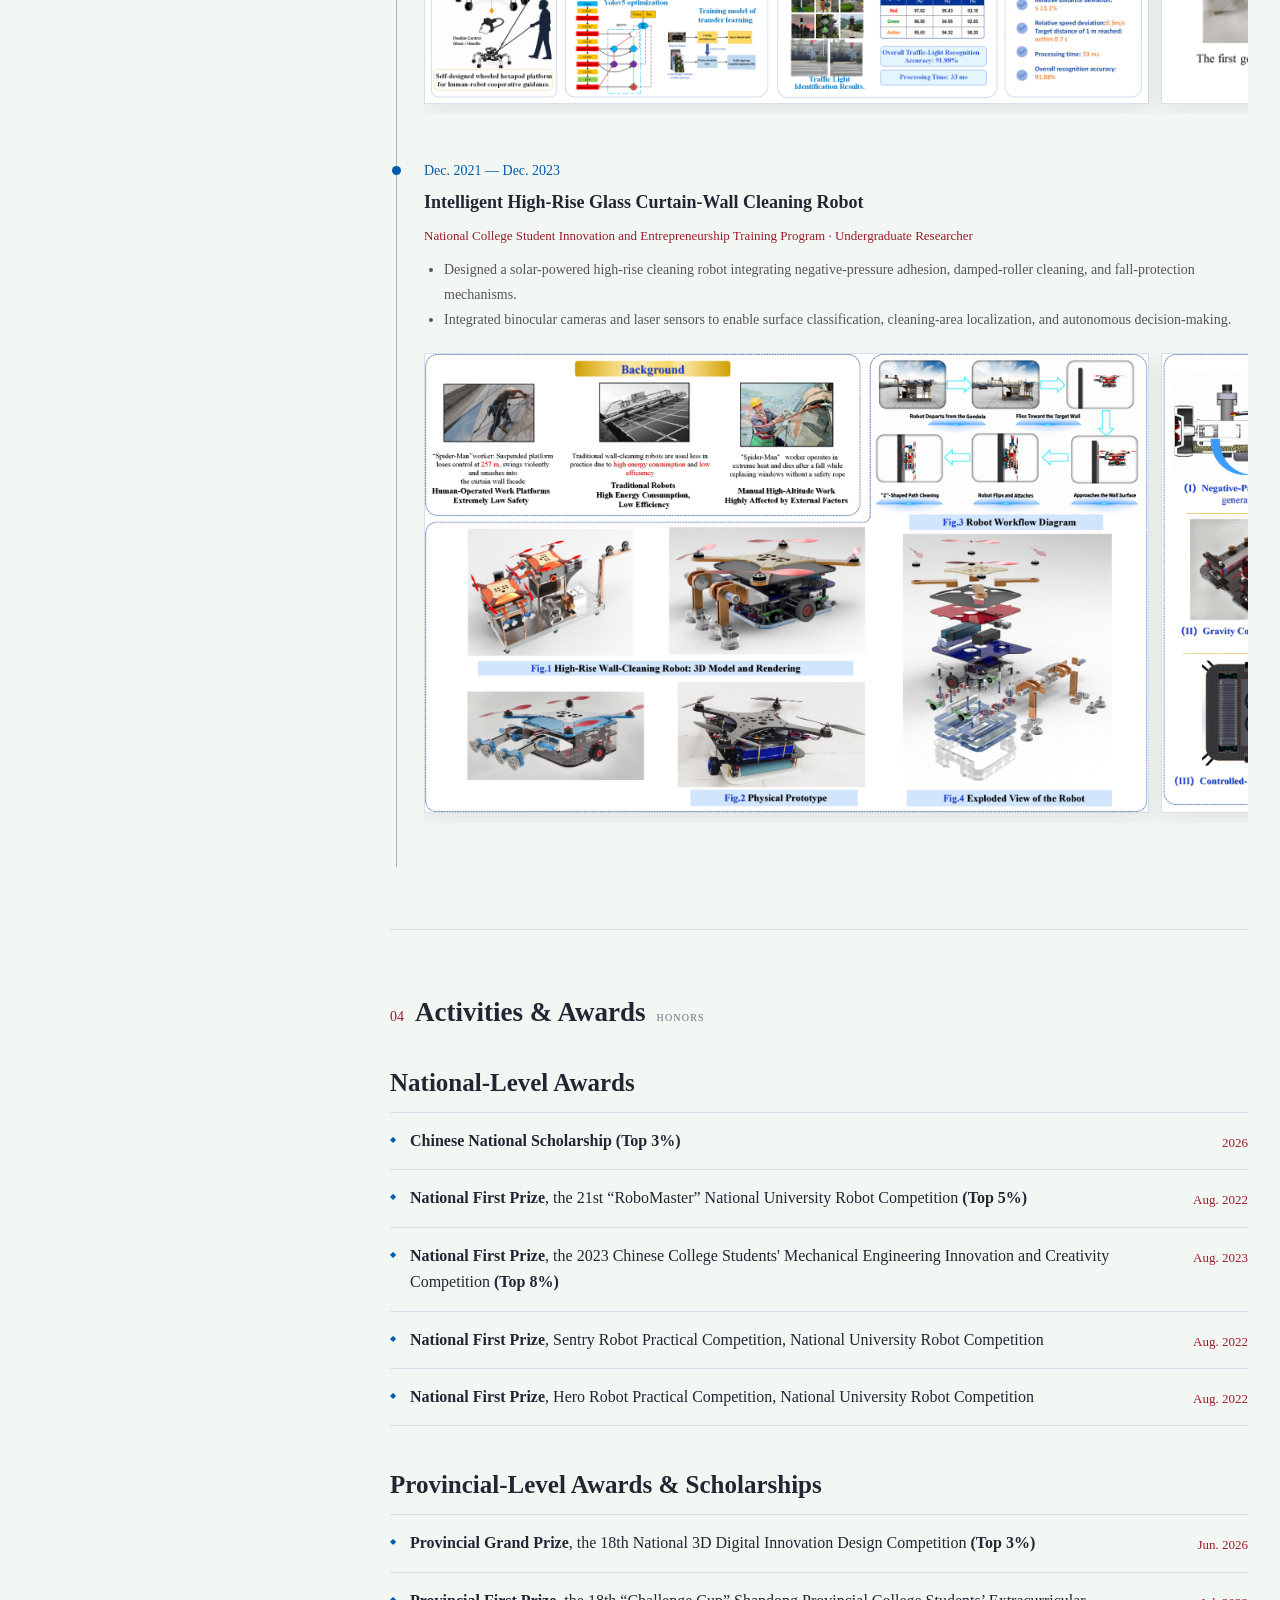
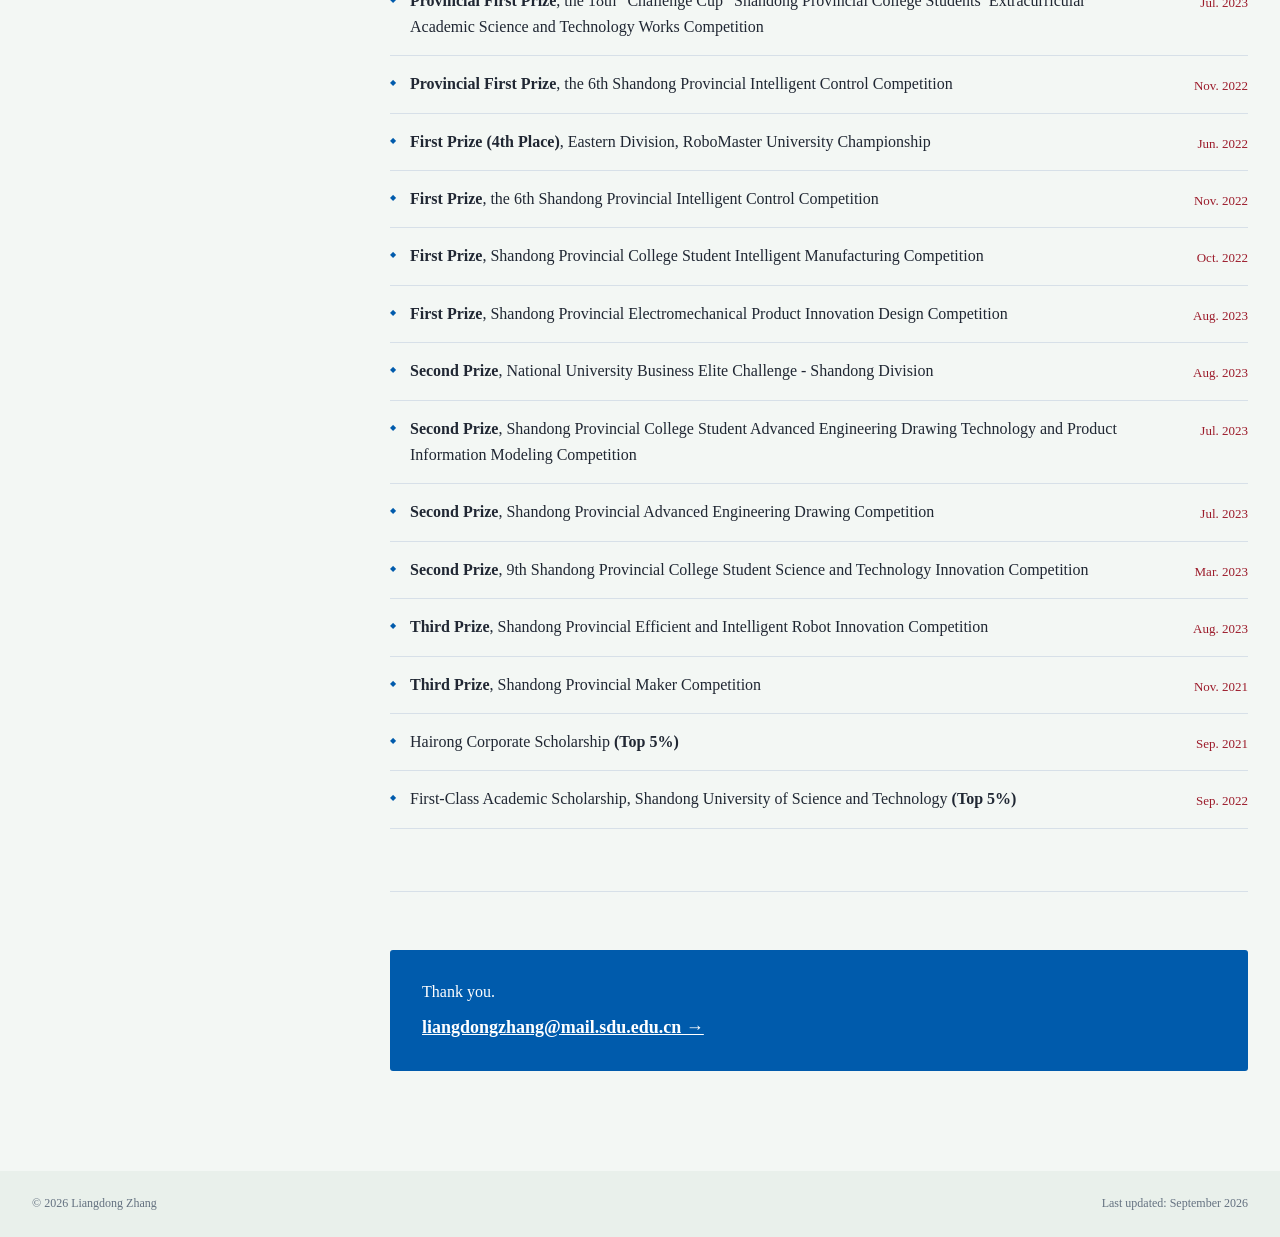
==== commit 275cdda2: "Update contact details and profile information" ====
--- a/index-en.html
+++ b/index-en.html
@@ -26,9 +26,8 @@
       <div class="avatar"><img src="assets/profile-photo.jpg" alt="Portrait of Liangdong Zhang"></div>
       <h1>Liangdong Zhang</h1><p class="english-name">Academic Homepage</p>
       <p class="position">M.S. Student in Mechanical Engineering</p>
-      <p class="affiliation">School of Mechanical Engineering · Shandong University</p>
       <div class="profile-links">
-        <a class="email-link" href="mailto:liangdongzhangme@outlook.com">✉ liangdongzhangme@outlook.com</a>
+        <a class="email-link" href="mailto:liangdongzhang@mail.sdu.edu.cn">✉ liangdongzhang@mail.sdu.edu.cn</a>
         <a href="tel:+8615725213006">☎ (+86) 157-2521-3006</a>
 
       </div>
@@ -162,7 +161,7 @@
         </div>
       </section>
 
-      <section class="contact-block reveal"><p>Feel free to contact me regarding research, collaboration, or academic exchange.</p><a href="mailto:liangdongzhangme@outlook.com">liangdongzhangme@outlook.com →</a></section>
+      <section class="contact-block reveal"><p>Thank you.</p><a href="mailto:liangdongzhang@mail.sdu.edu.cn">liangdongzhang@mail.sdu.edu.cn →</a></section>
     </div>
   </main>
   <footer><span>© <span id="year"></span> Liangdong Zhang</span><span>Last updated: September 2026</span></footer>
--- a/styles.css
+++ b/styles.css
@@ -54,3 +54,8 @@
 
 /* Unified typeface across the entire academic homepage. */
 html,body,body *{font-family:"Times New Roman",Times,serif!important}
+
+/* Preserve the portrait's original 3:4 ID-photo format instead of a circular crop. */
+.avatar{height:auto;aspect-ratio:3/4;border-radius:4px}
+.avatar img{object-position:center}
+.profile-links .email-link,.contact-block a{font-weight:700}
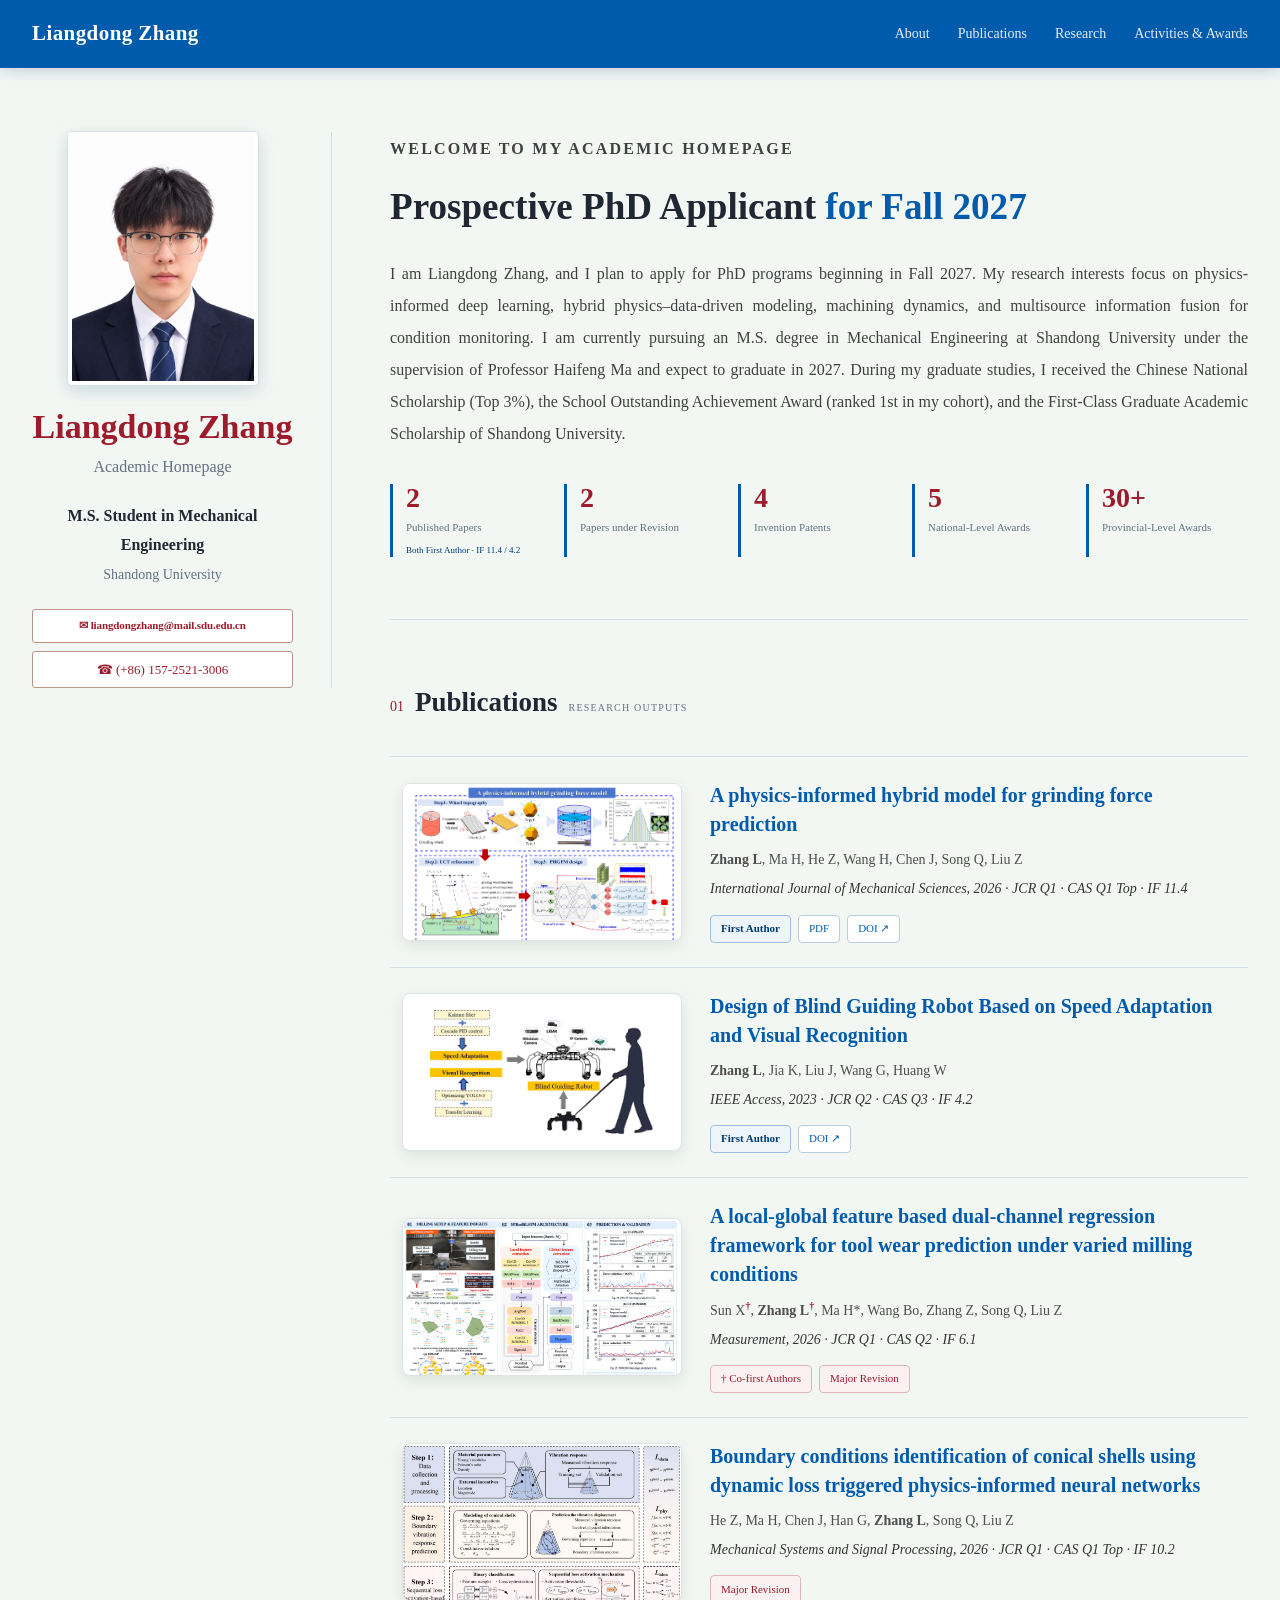
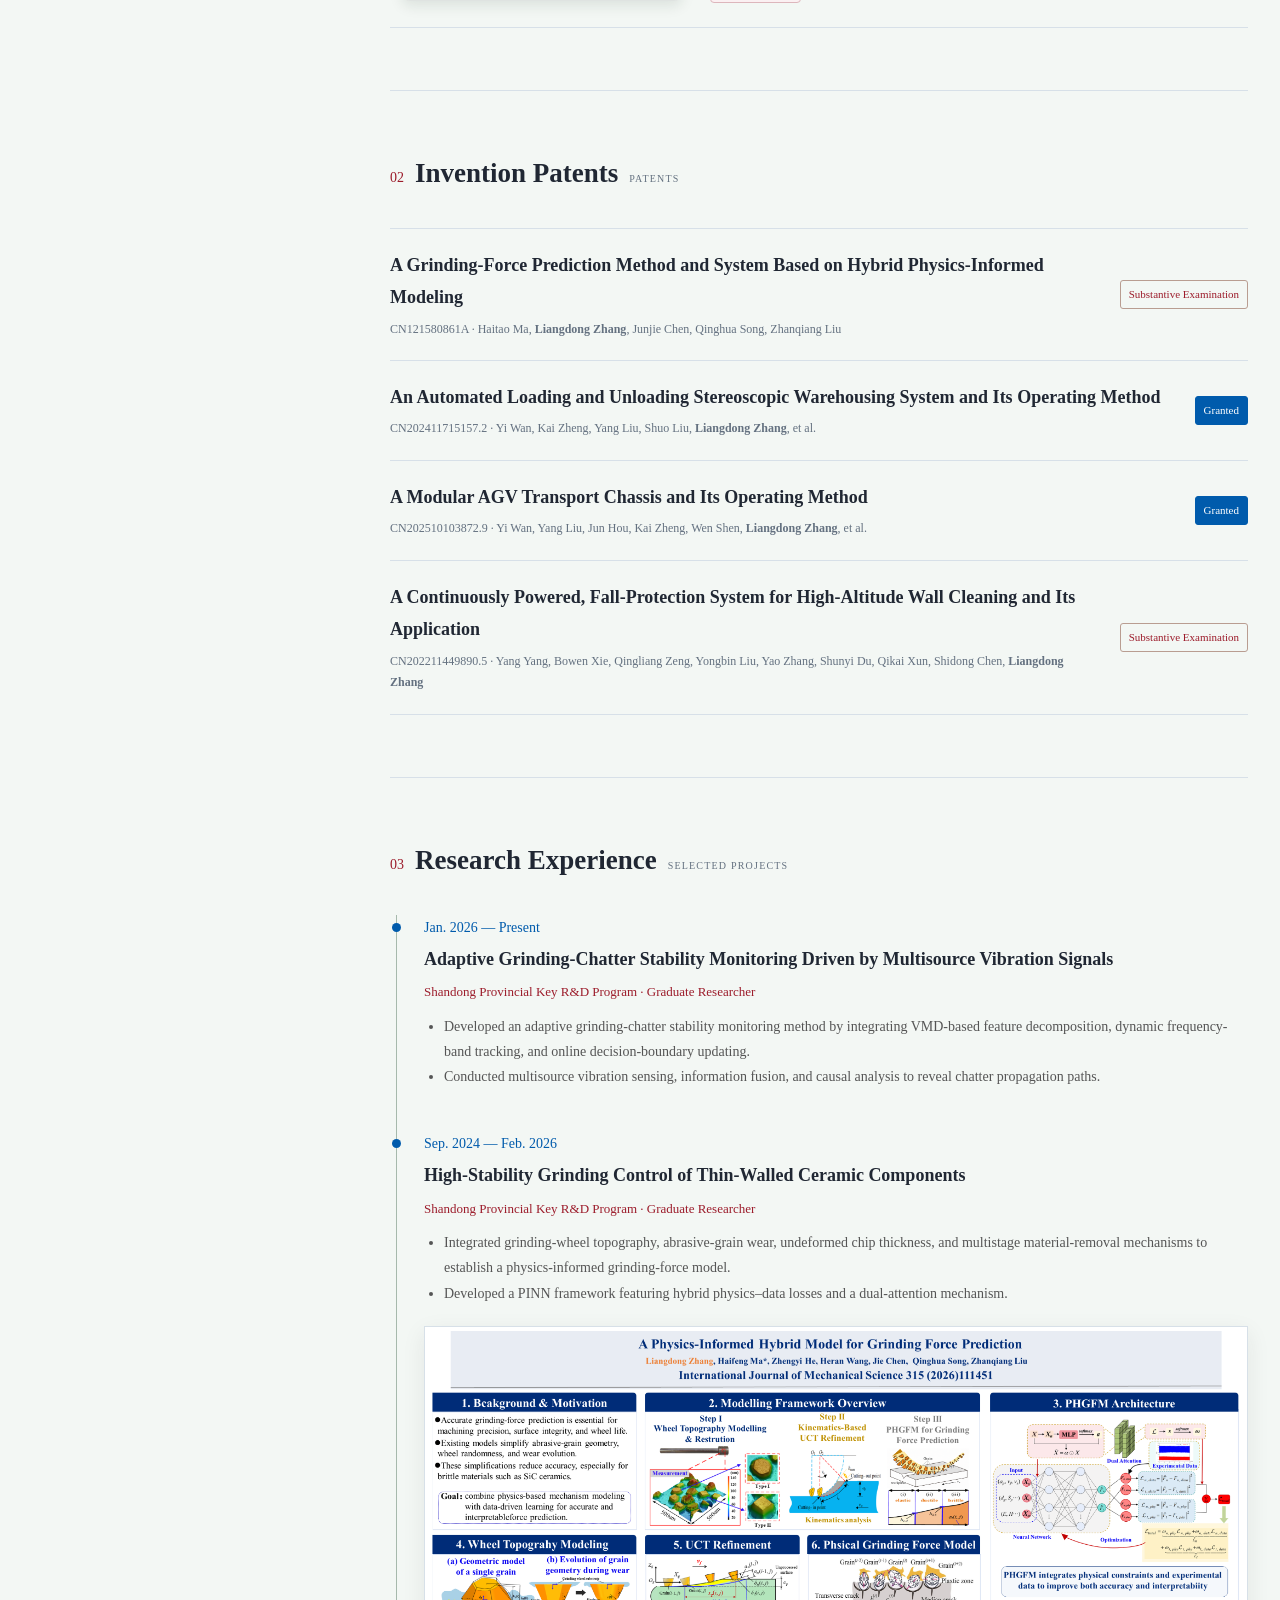
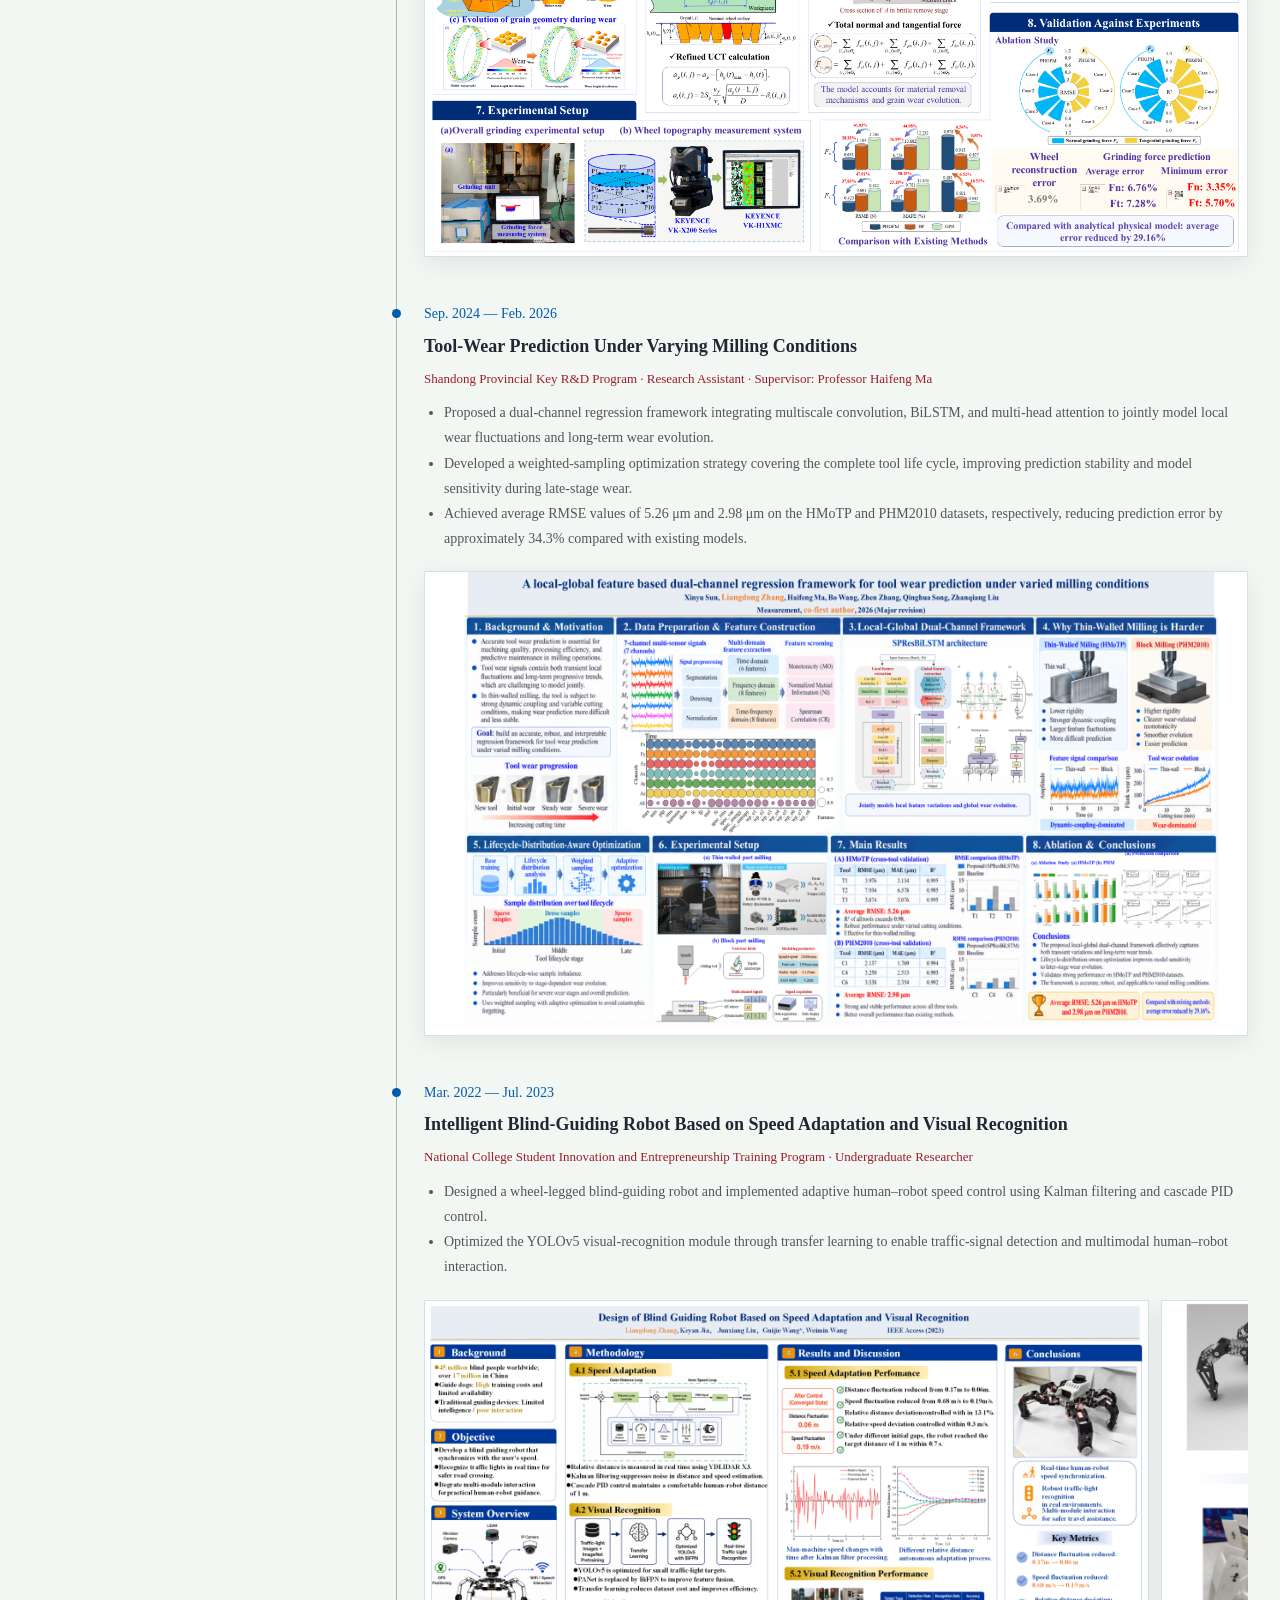
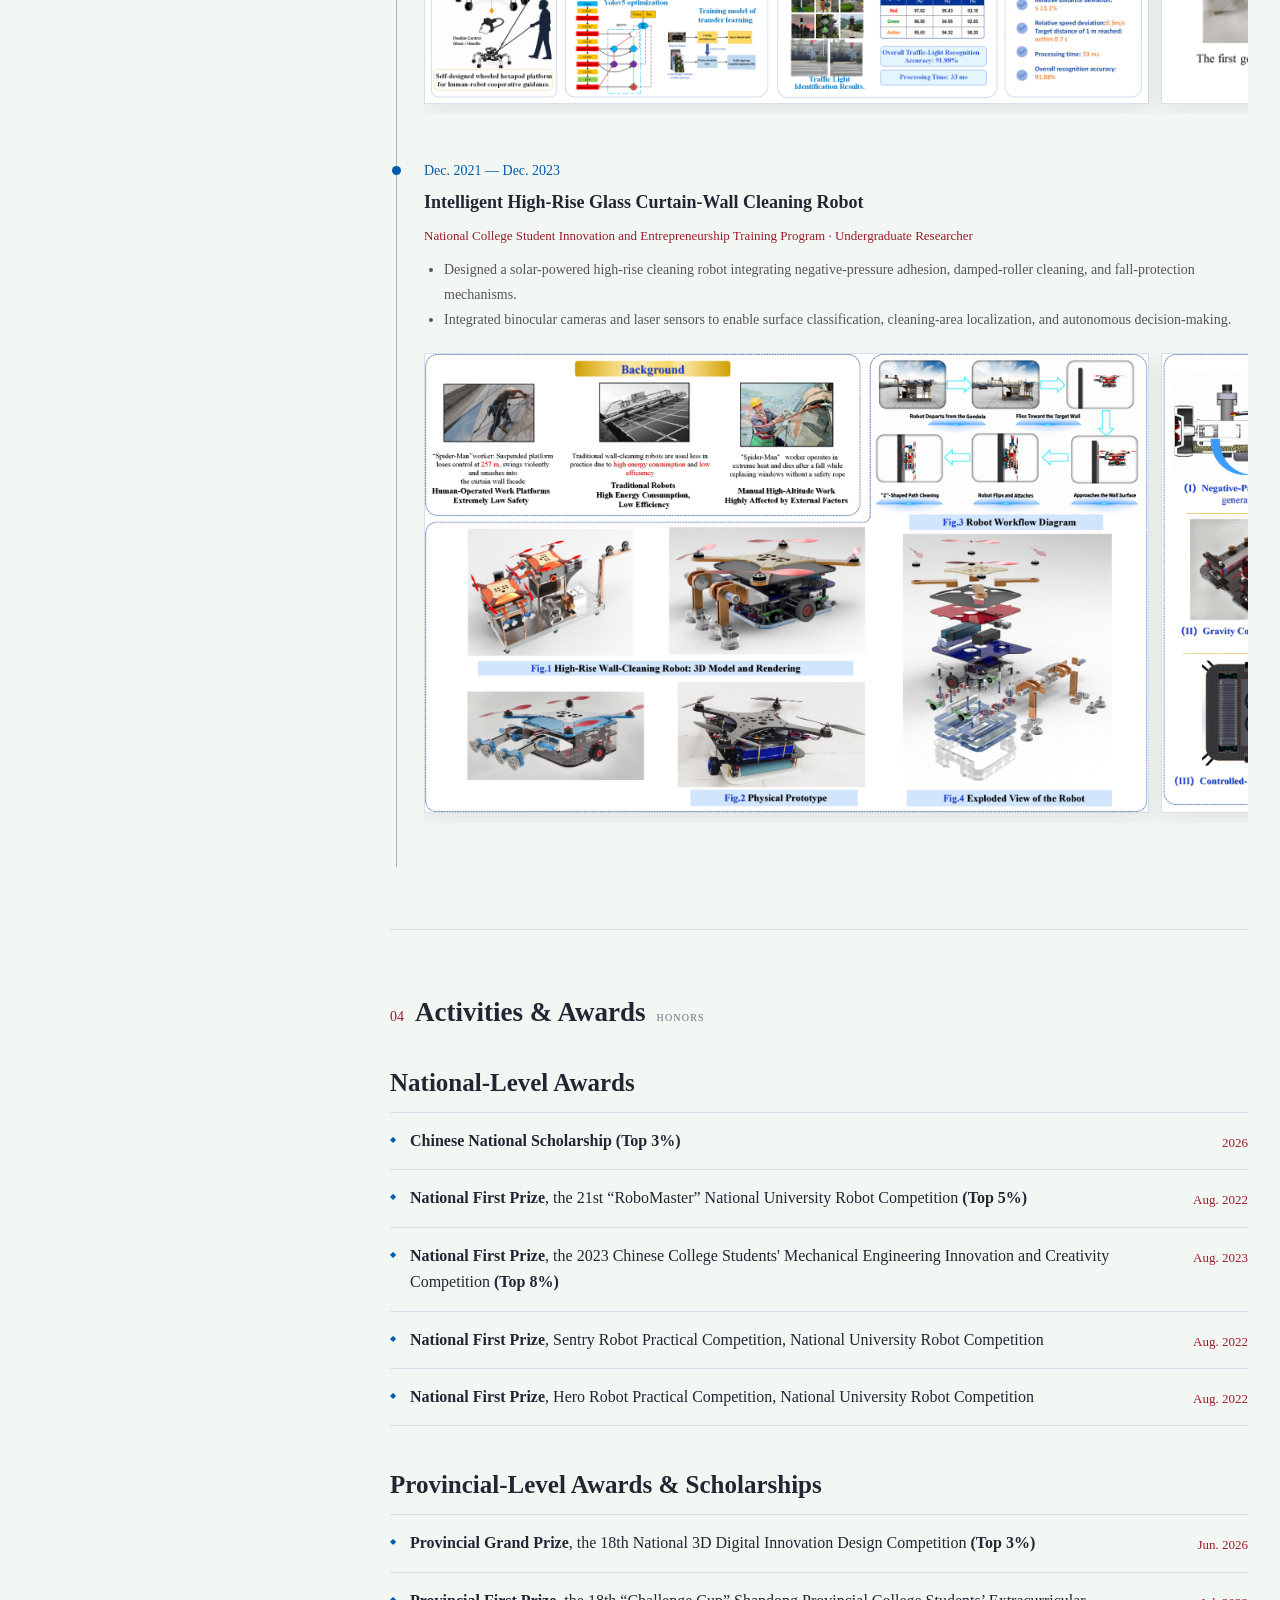
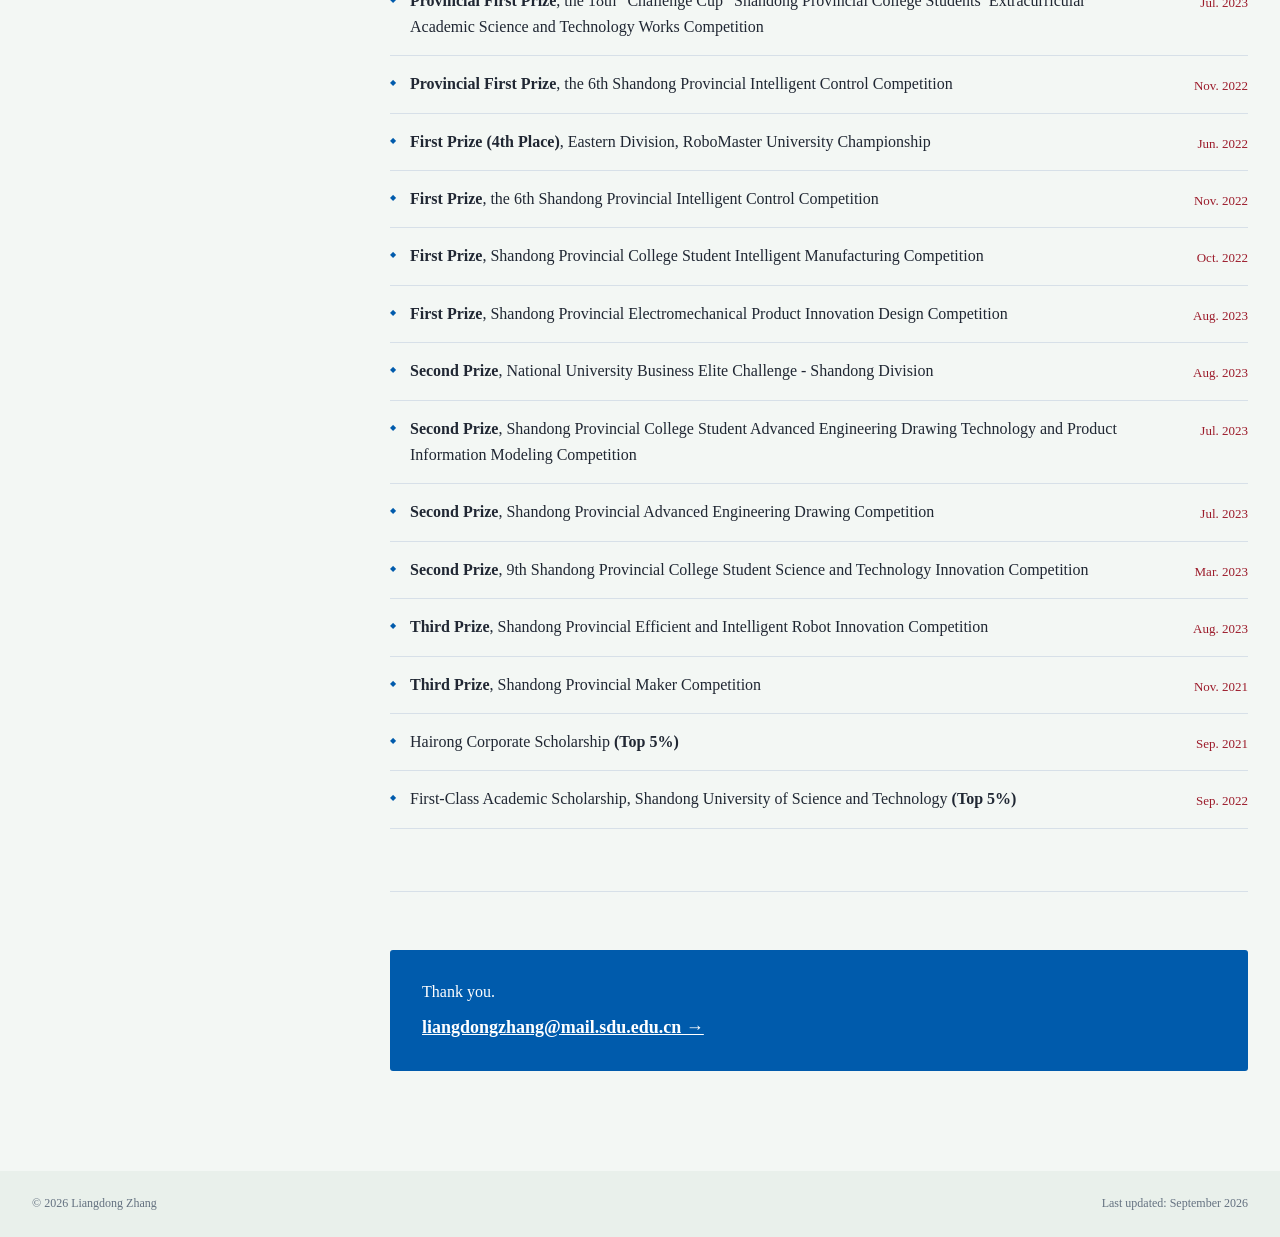
==== commit 0f5708f6: "Restore Shandong University affiliation" ====
--- a/index-en.html
+++ b/index-en.html
@@ -26,6 +26,7 @@
       <div class="avatar"><img src="assets/profile-photo.jpg" alt="Portrait of Liangdong Zhang"></div>
       <h1>Liangdong Zhang</h1><p class="english-name">Academic Homepage</p>
       <p class="position">M.S. Student in Mechanical Engineering</p>
+      <p class="affiliation">Shandong University</p>
       <div class="profile-links">
         <a class="email-link" href="mailto:liangdongzhang@mail.sdu.edu.cn">✉ liangdongzhang@mail.sdu.edu.cn</a>
         <a href="tel:+8615725213006">☎ (+86) 157-2521-3006</a>
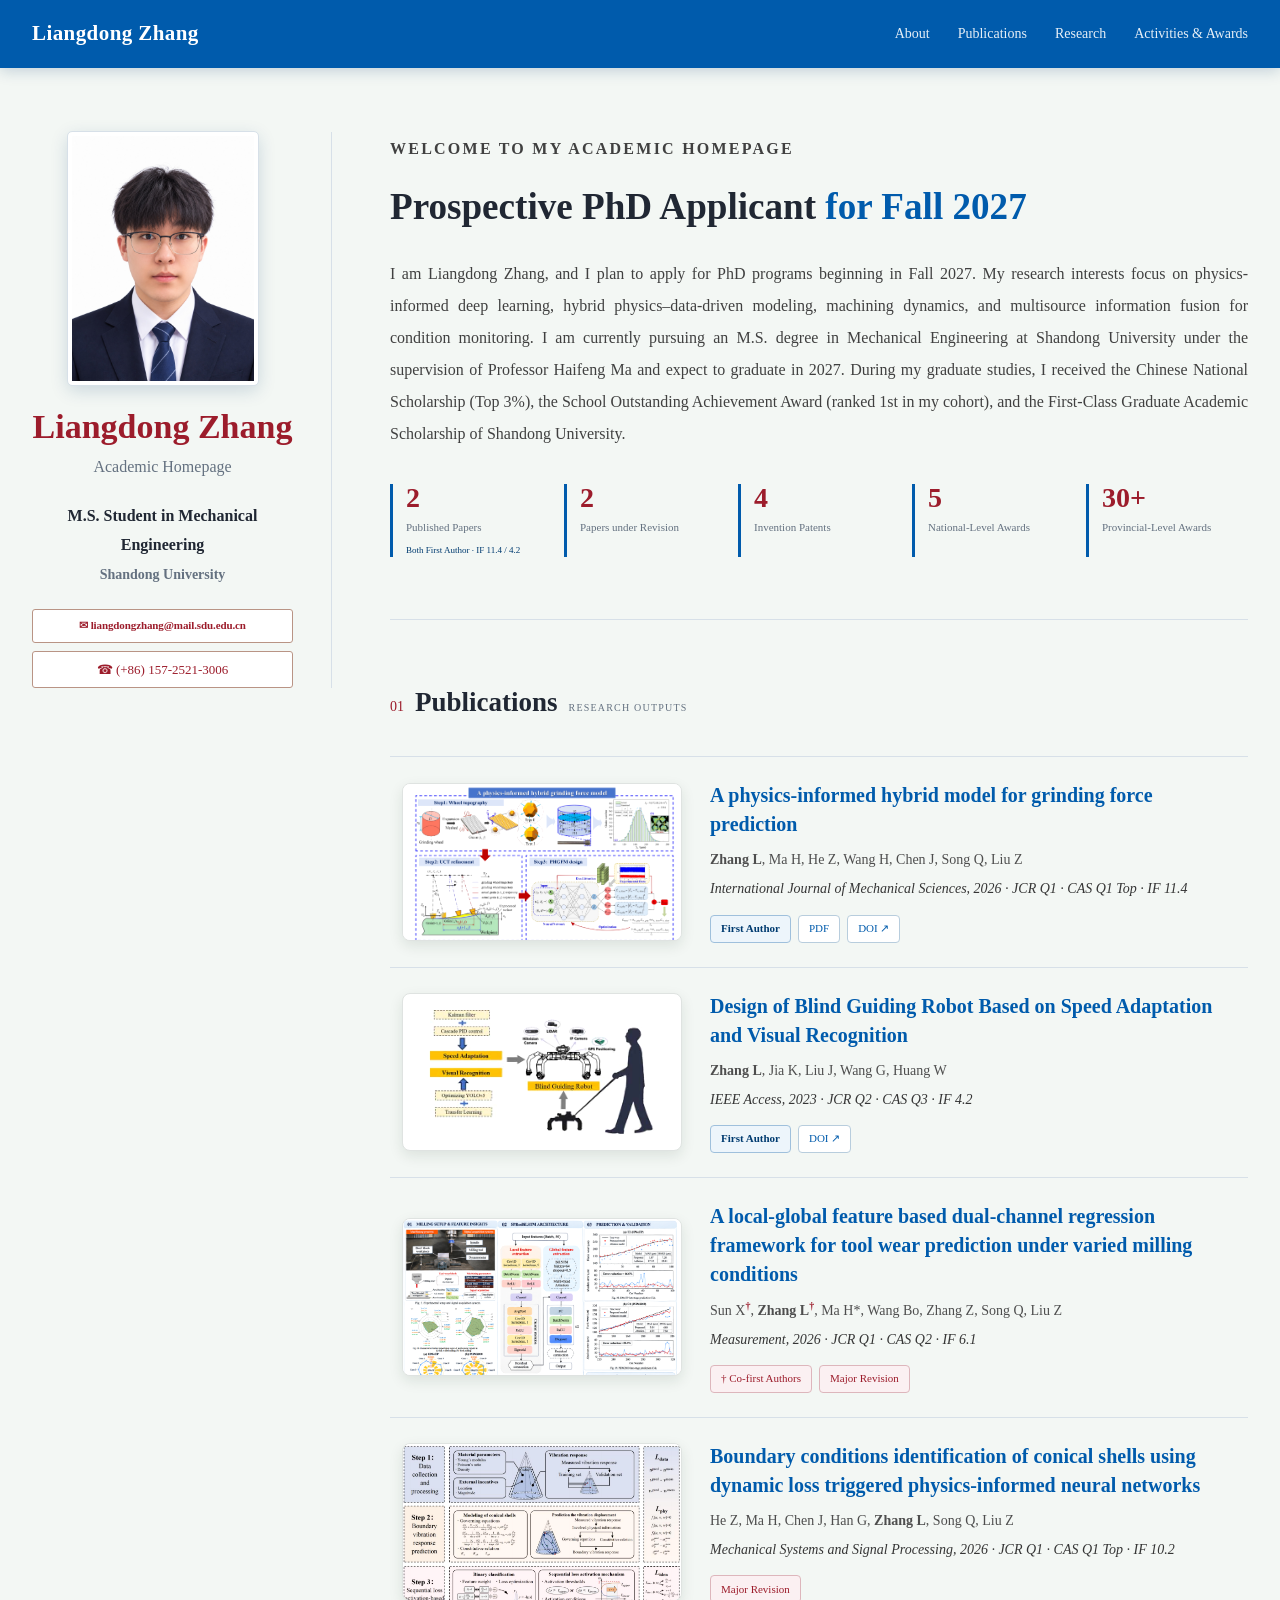
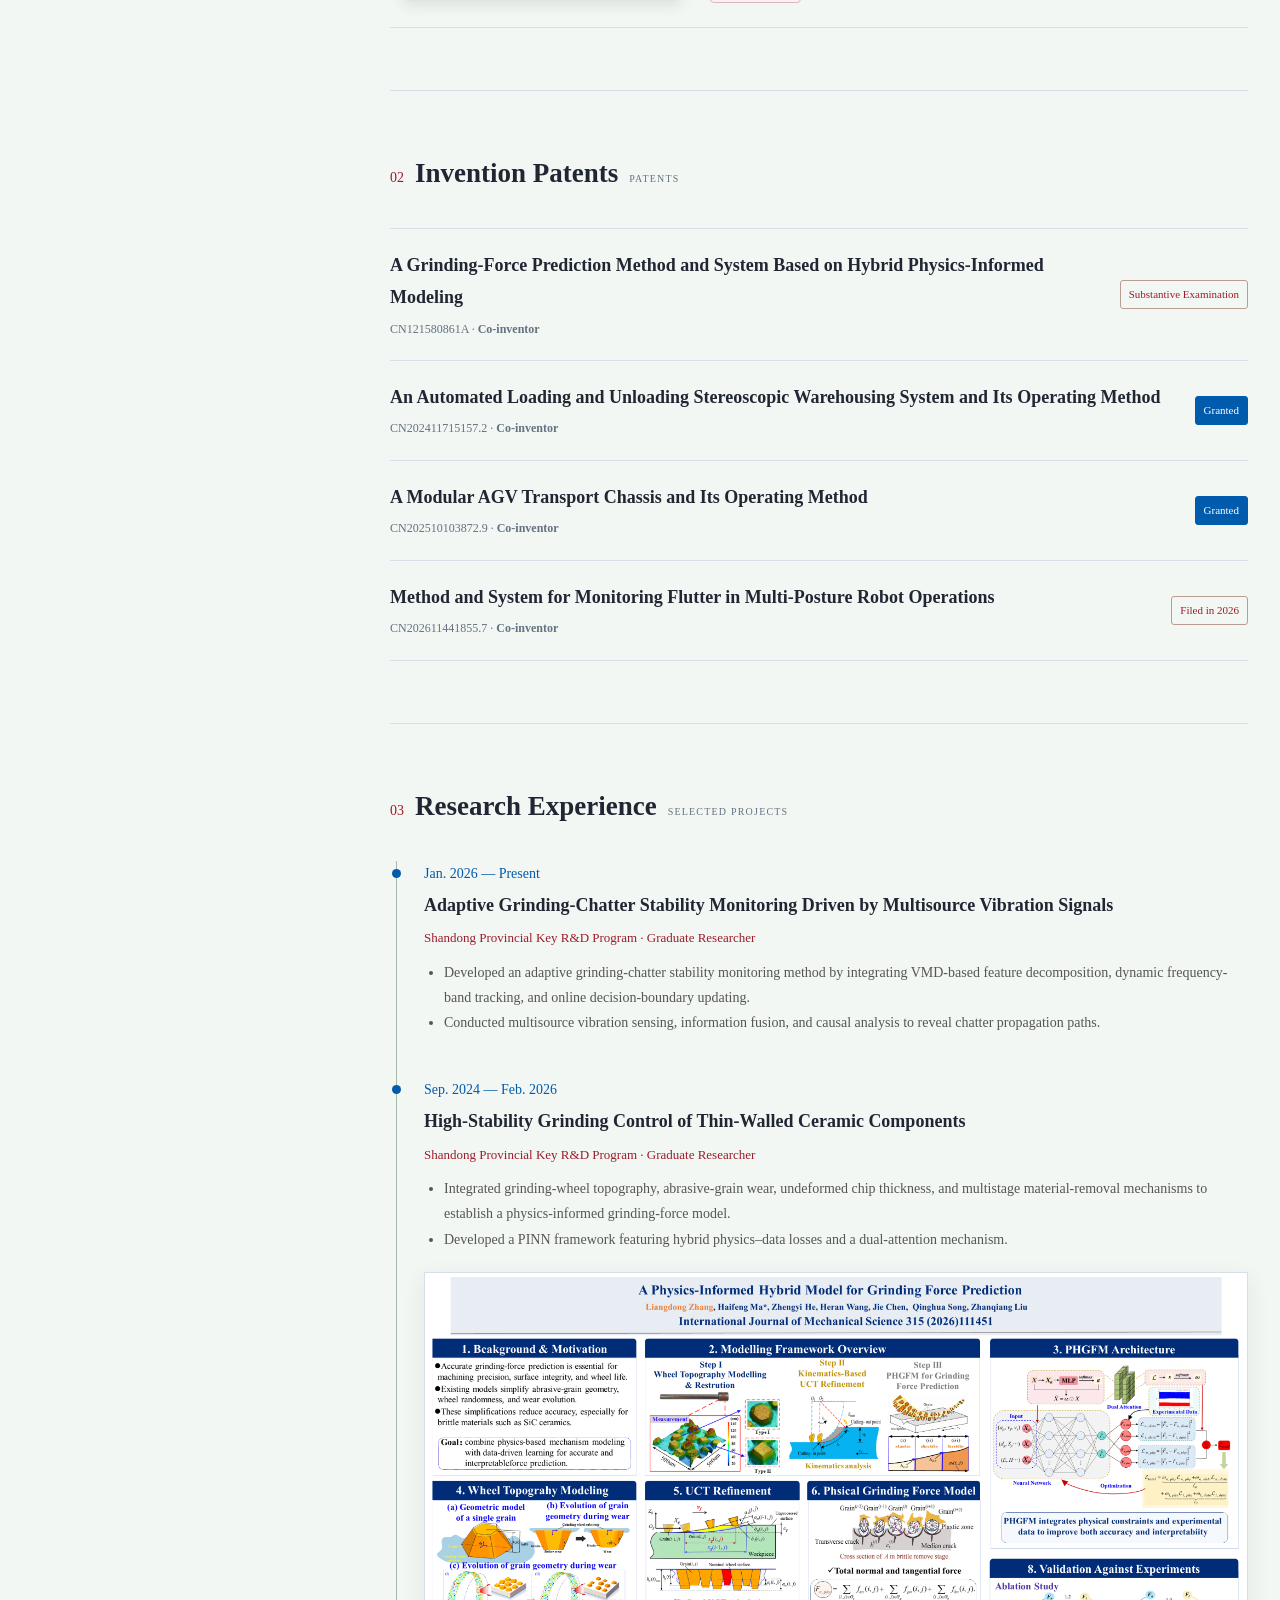
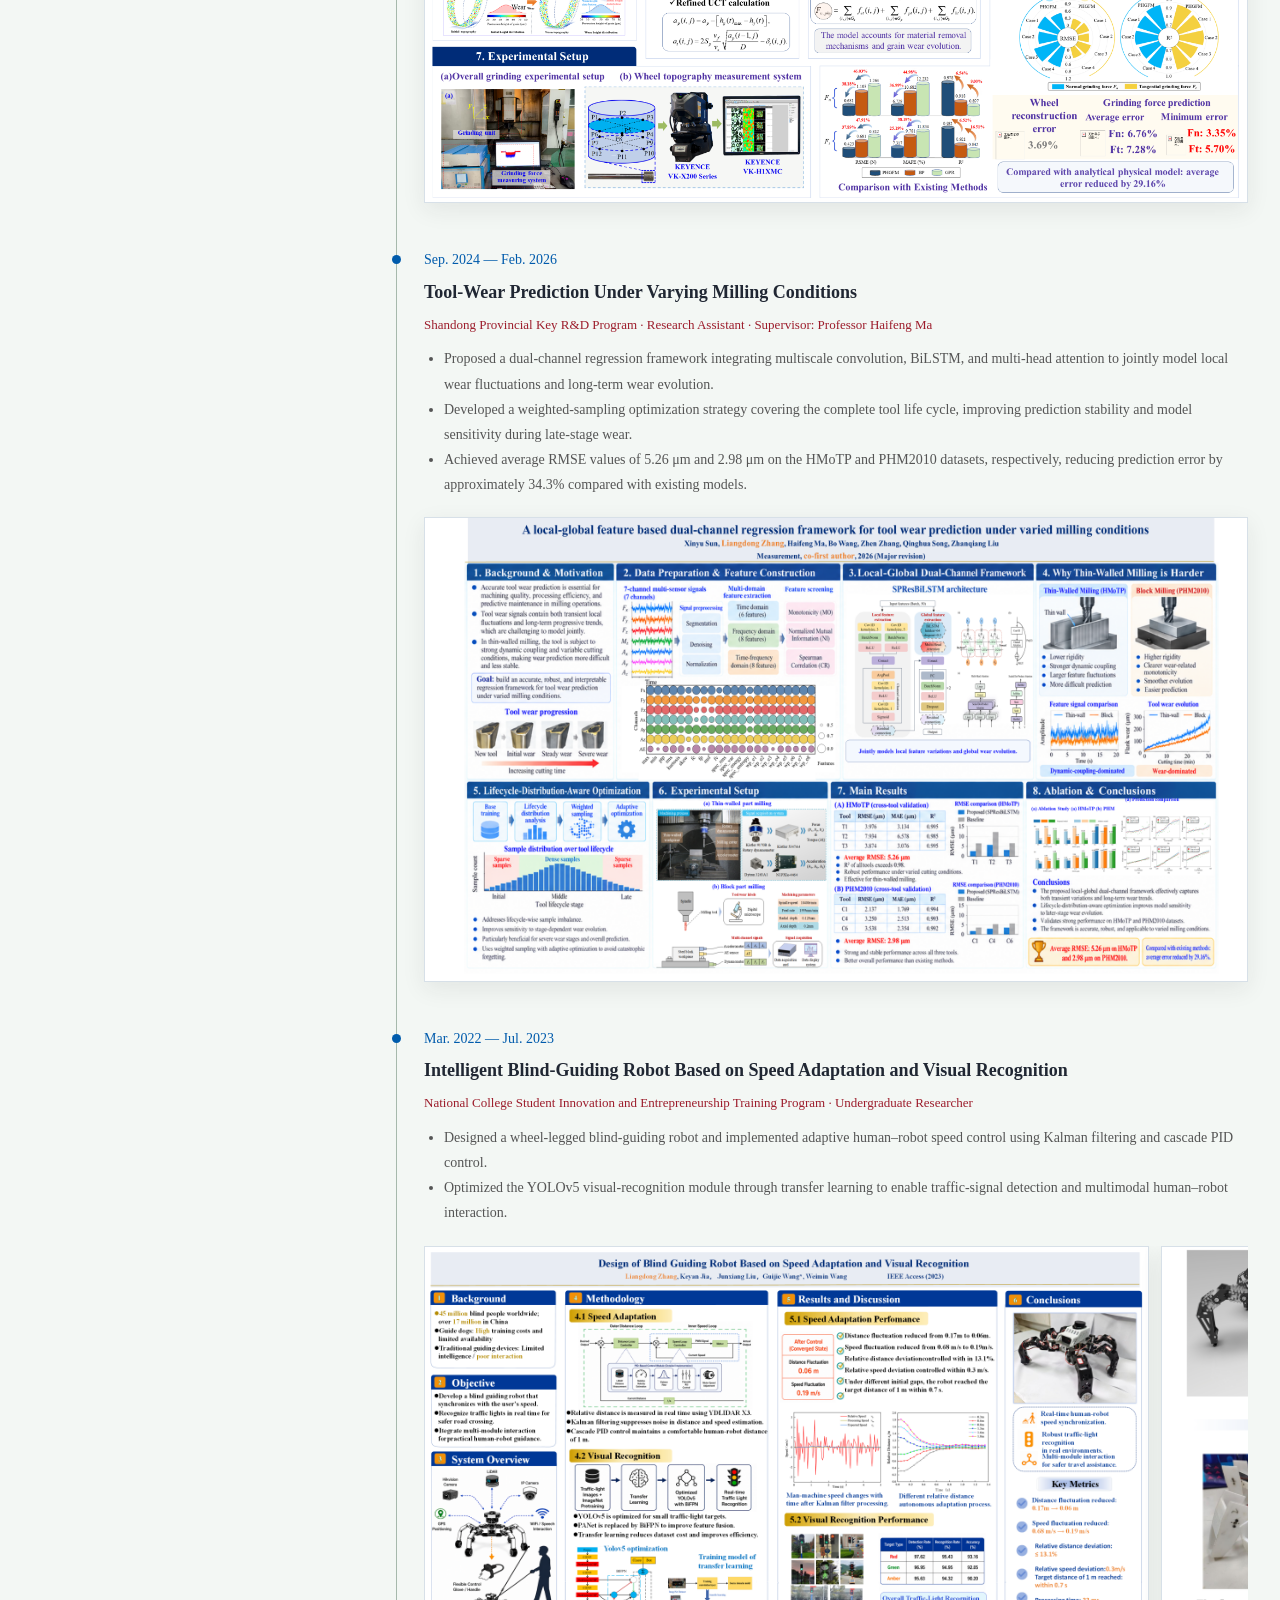
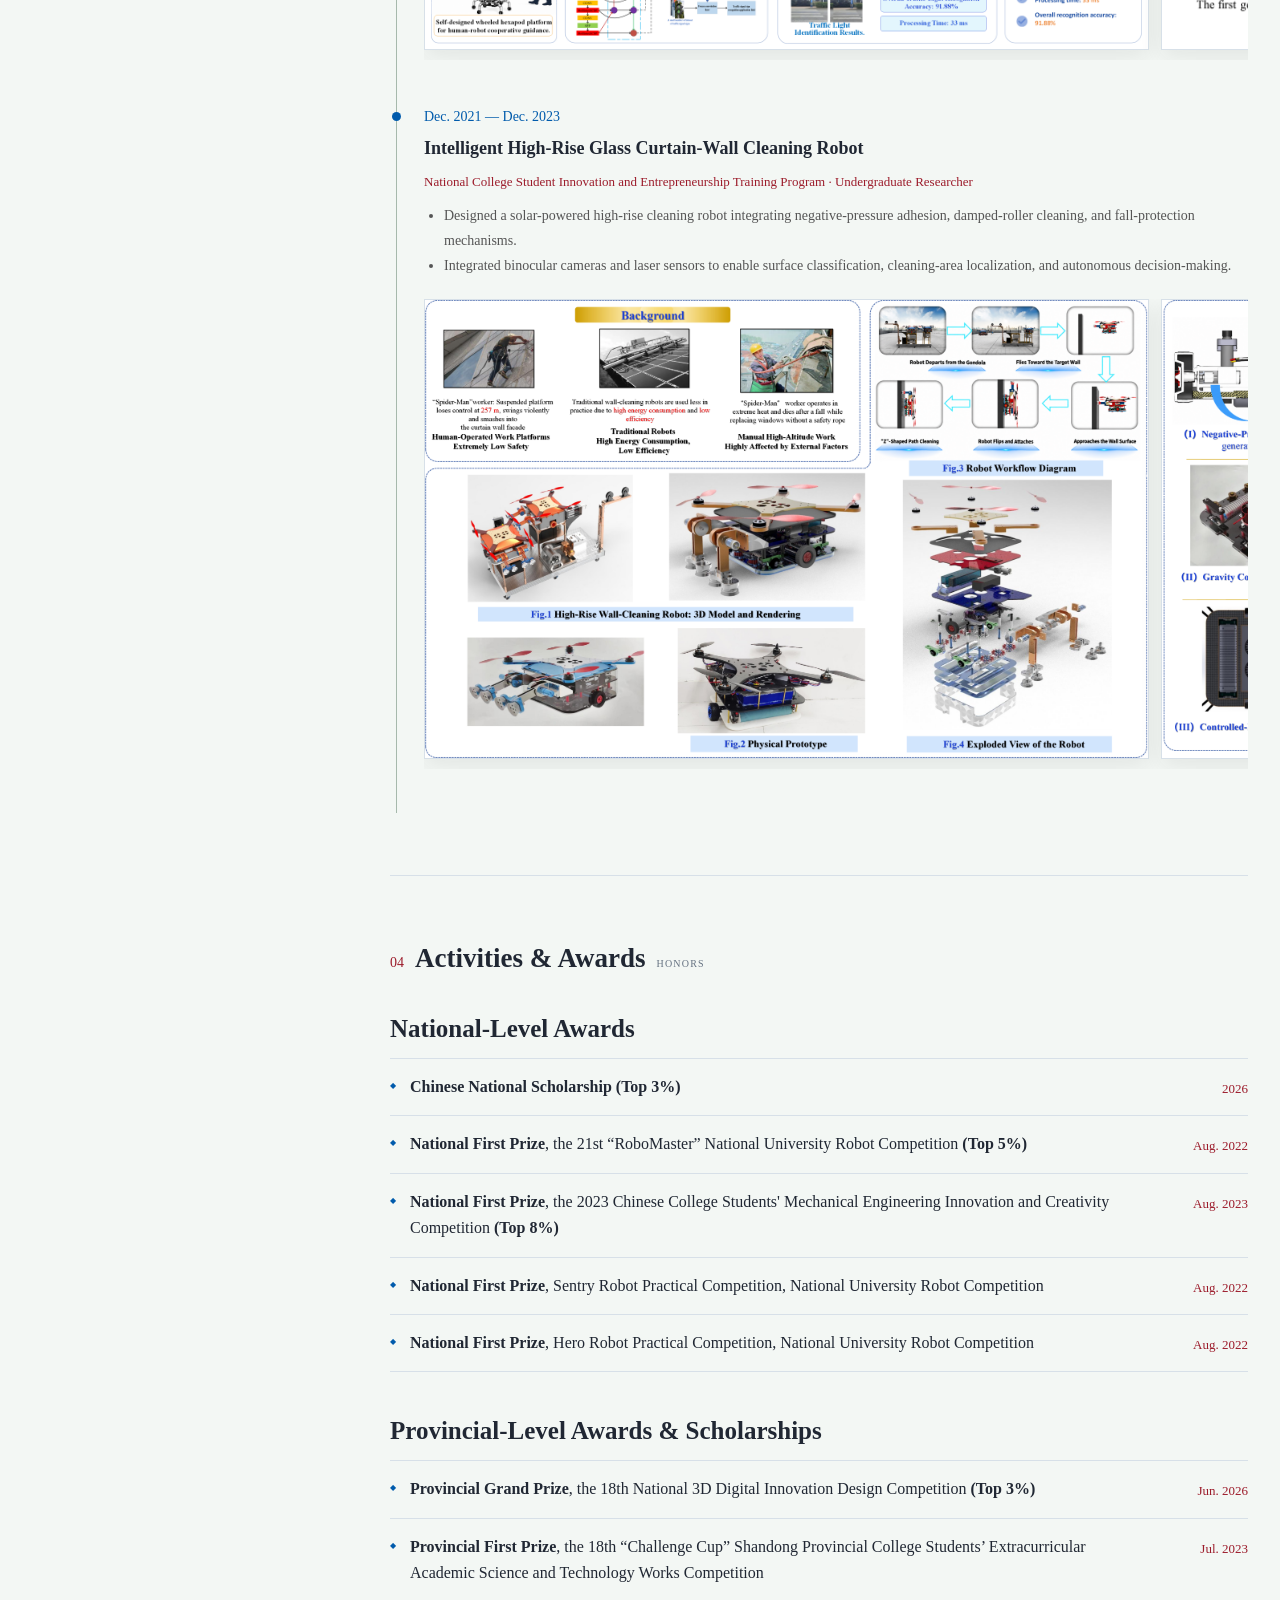
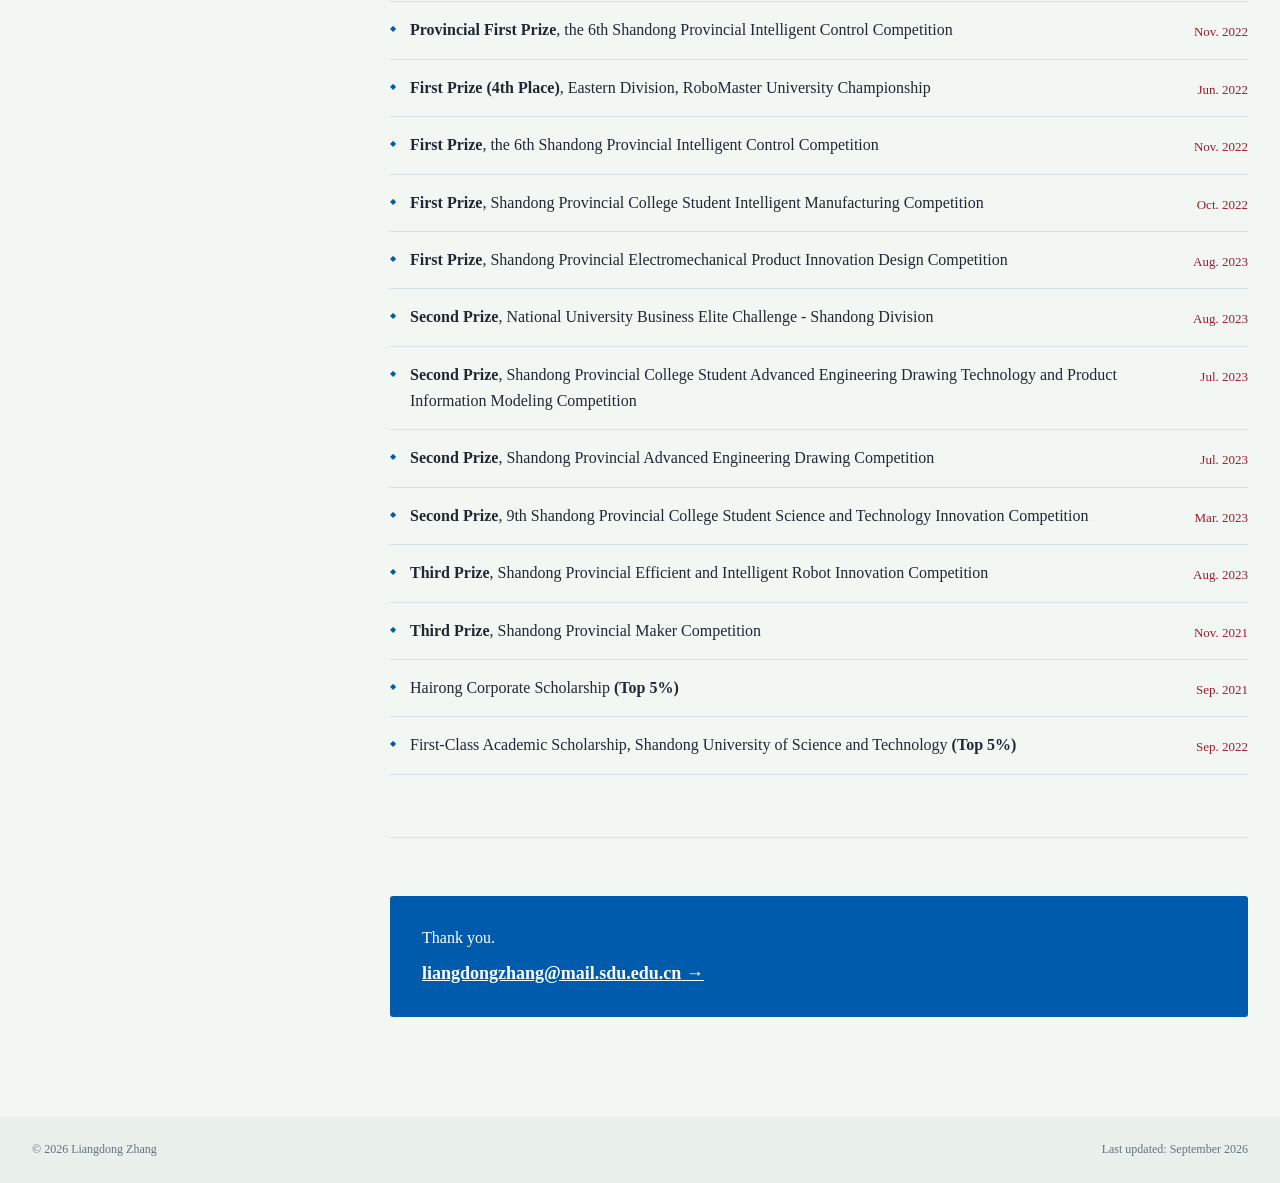
==== commit ba54db35: "Simplify patent roles and update fourth patent" ====
--- a/index-en.html
+++ b/index-en.html
@@ -90,10 +90,10 @@
       <section id="patents" class="section-block reveal">
         <div class="section-heading"><span>02</span><h2>Invention Patents</h2><small>PATENTS</small></div>
         <div class="compact-list">
-          <article><div><h3>A Grinding-Force Prediction Method and System Based on Hybrid Physics-Informed Modeling</h3><p>CN121580861A · Haitao Ma, <b>Liangdong Zhang</b>, Junjie Chen, Qinghua Song, Zhanqiang Liu</p></div><span>Substantive Examination</span></article>
-          <article><div><h3>An Automated Loading and Unloading Stereoscopic Warehousing System and Its Operating Method</h3><p>CN202411715157.2 · Yi Wan, Kai Zheng, Yang Liu, Shuo Liu, <b>Liangdong Zhang</b>, et al.</p></div><span class="done">Granted</span></article>
-          <article><div><h3>A Modular AGV Transport Chassis and Its Operating Method</h3><p>CN202510103872.9 · Yi Wan, Yang Liu, Jun Hou, Kai Zheng, Wen Shen, <b>Liangdong Zhang</b>, et al.</p></div><span class="done">Granted</span></article>
-          <article><div><h3>A Continuously Powered, Fall-Protection System for High-Altitude Wall Cleaning and Its Application</h3><p>CN202211449890.5 · Yang Yang, Bowen Xie, Qingliang Zeng, Yongbin Liu, Yao Zhang, Shunyi Du, Qikai Xun, Shidong Chen, <b>Liangdong Zhang</b></p></div><span>Substantive Examination</span></article>
+          <article><div><h3>A Grinding-Force Prediction Method and System Based on Hybrid Physics-Informed Modeling</h3><p>CN121580861A · <b>Co-inventor</b></p></div><span>Substantive Examination</span></article>
+          <article><div><h3>An Automated Loading and Unloading Stereoscopic Warehousing System and Its Operating Method</h3><p>CN202411715157.2 · <b>Co-inventor</b></p></div><span class="done">Granted</span></article>
+          <article><div><h3>A Modular AGV Transport Chassis and Its Operating Method</h3><p>CN202510103872.9 · <b>Co-inventor</b></p></div><span class="done">Granted</span></article>
+          <article><div><h3>Method and System for Monitoring Flutter in Multi-Posture Robot Operations</h3><p>CN202611441855.7 · <b>Co-inventor</b></p></div><span>Filed in 2026</span></article>
         </div>
       </section>
 
--- a/styles.css
+++ b/styles.css
@@ -59,3 +59,4 @@
 .avatar{height:auto;aspect-ratio:3/4;border-radius:4px}
 .avatar img{object-position:center}
 .profile-links .email-link,.contact-block a{font-weight:700}
+.affiliation{font-weight:700}
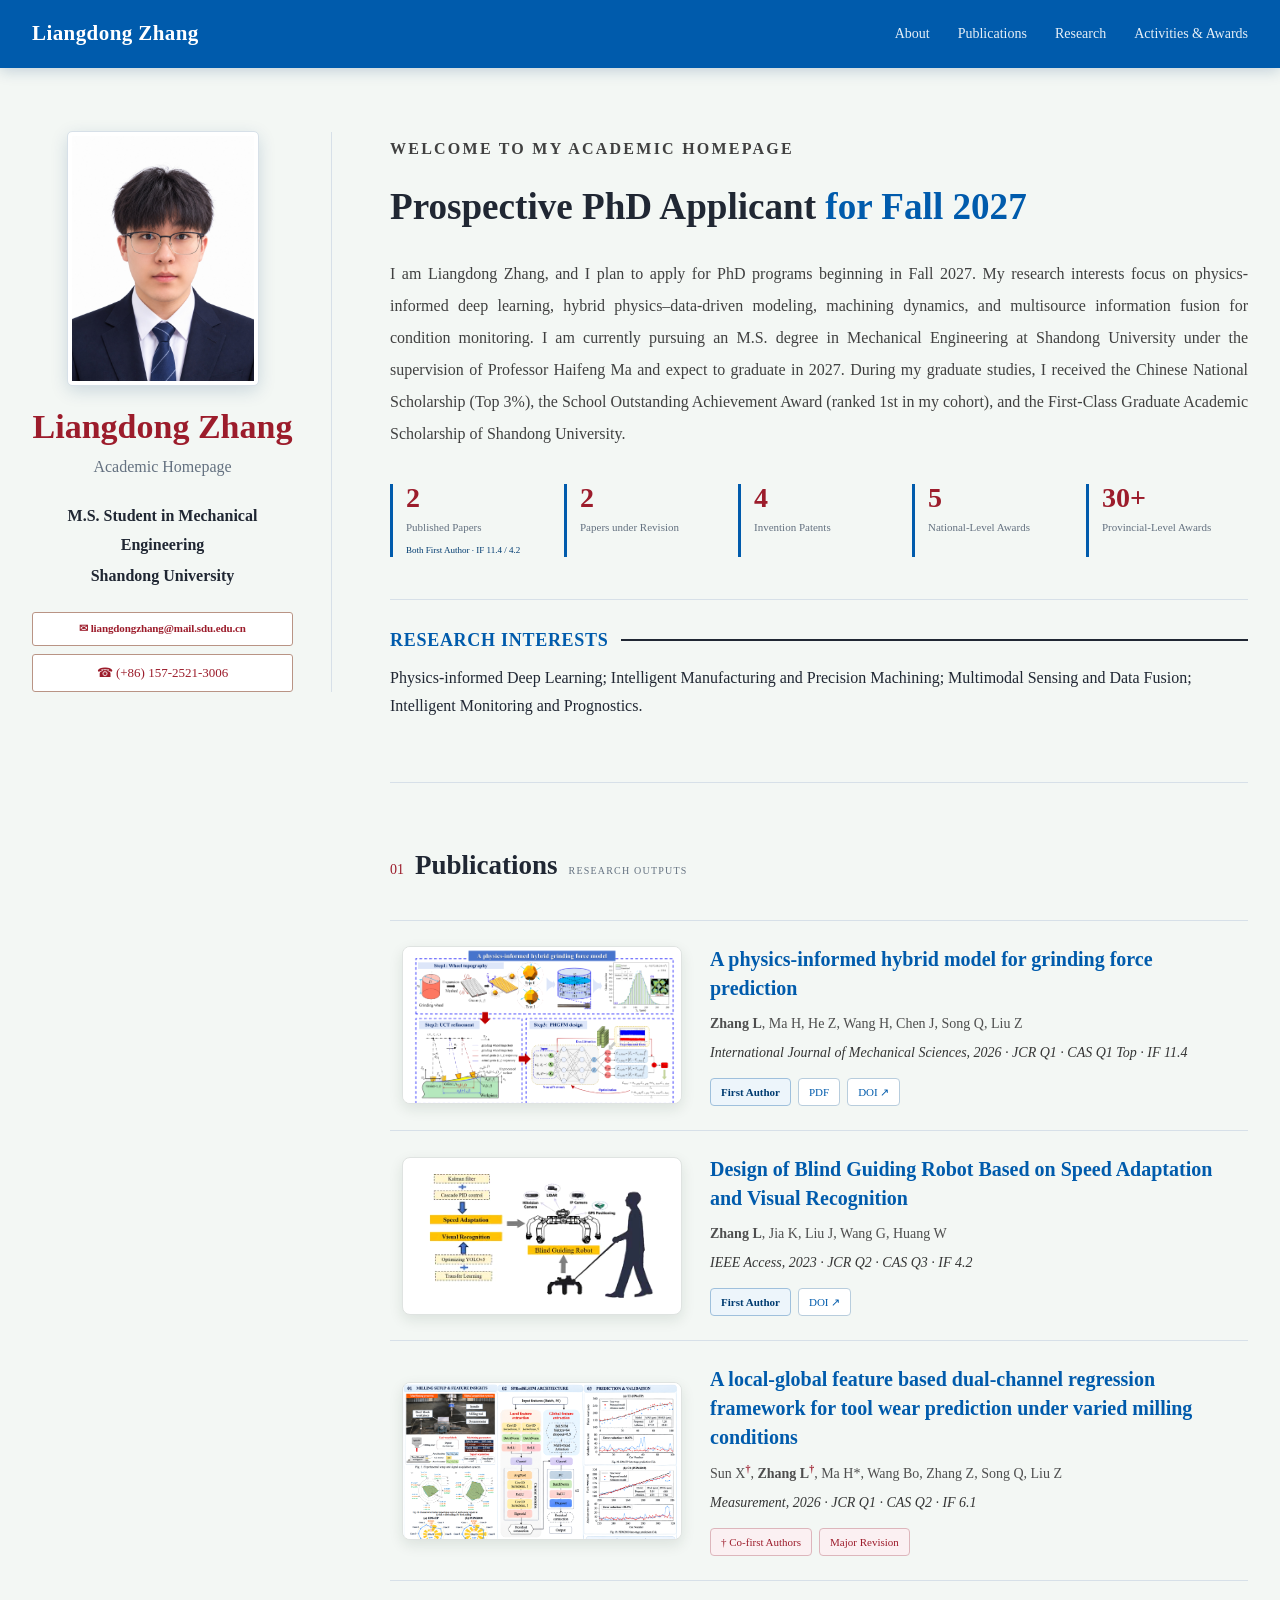
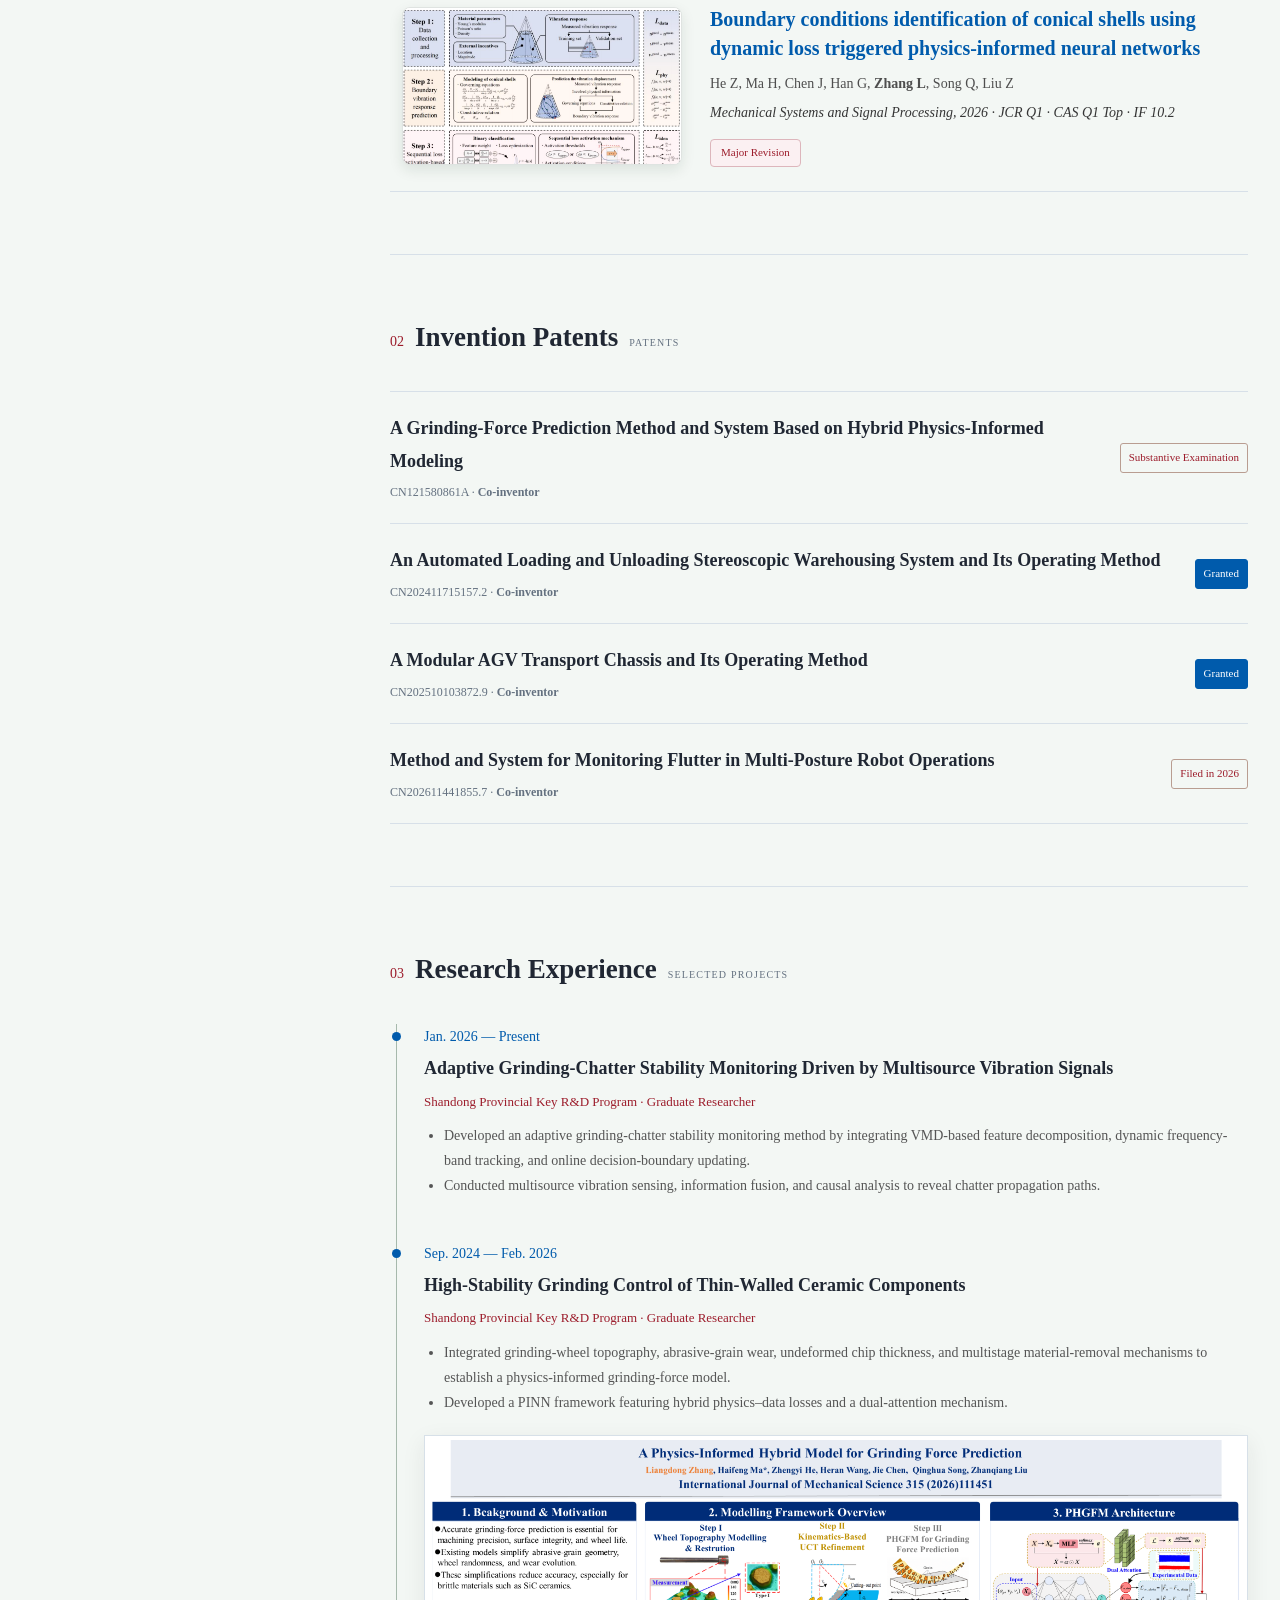
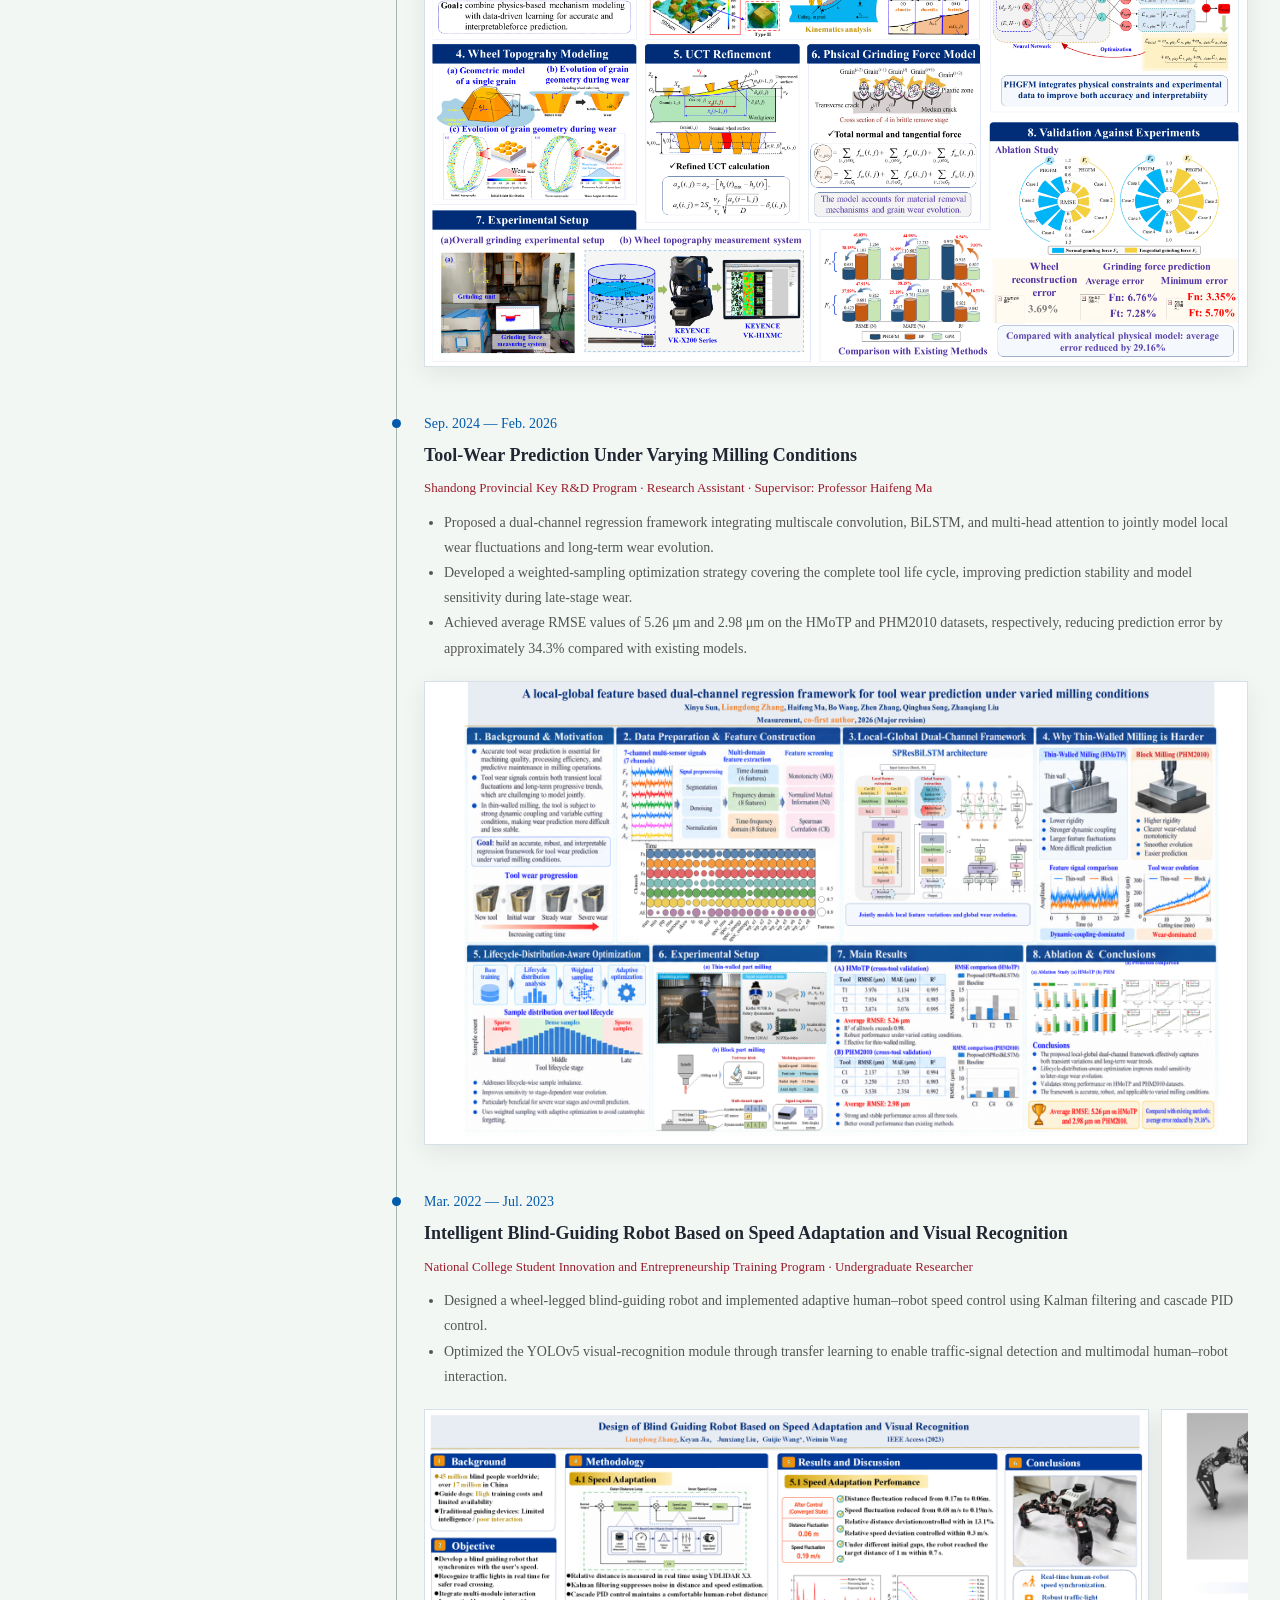
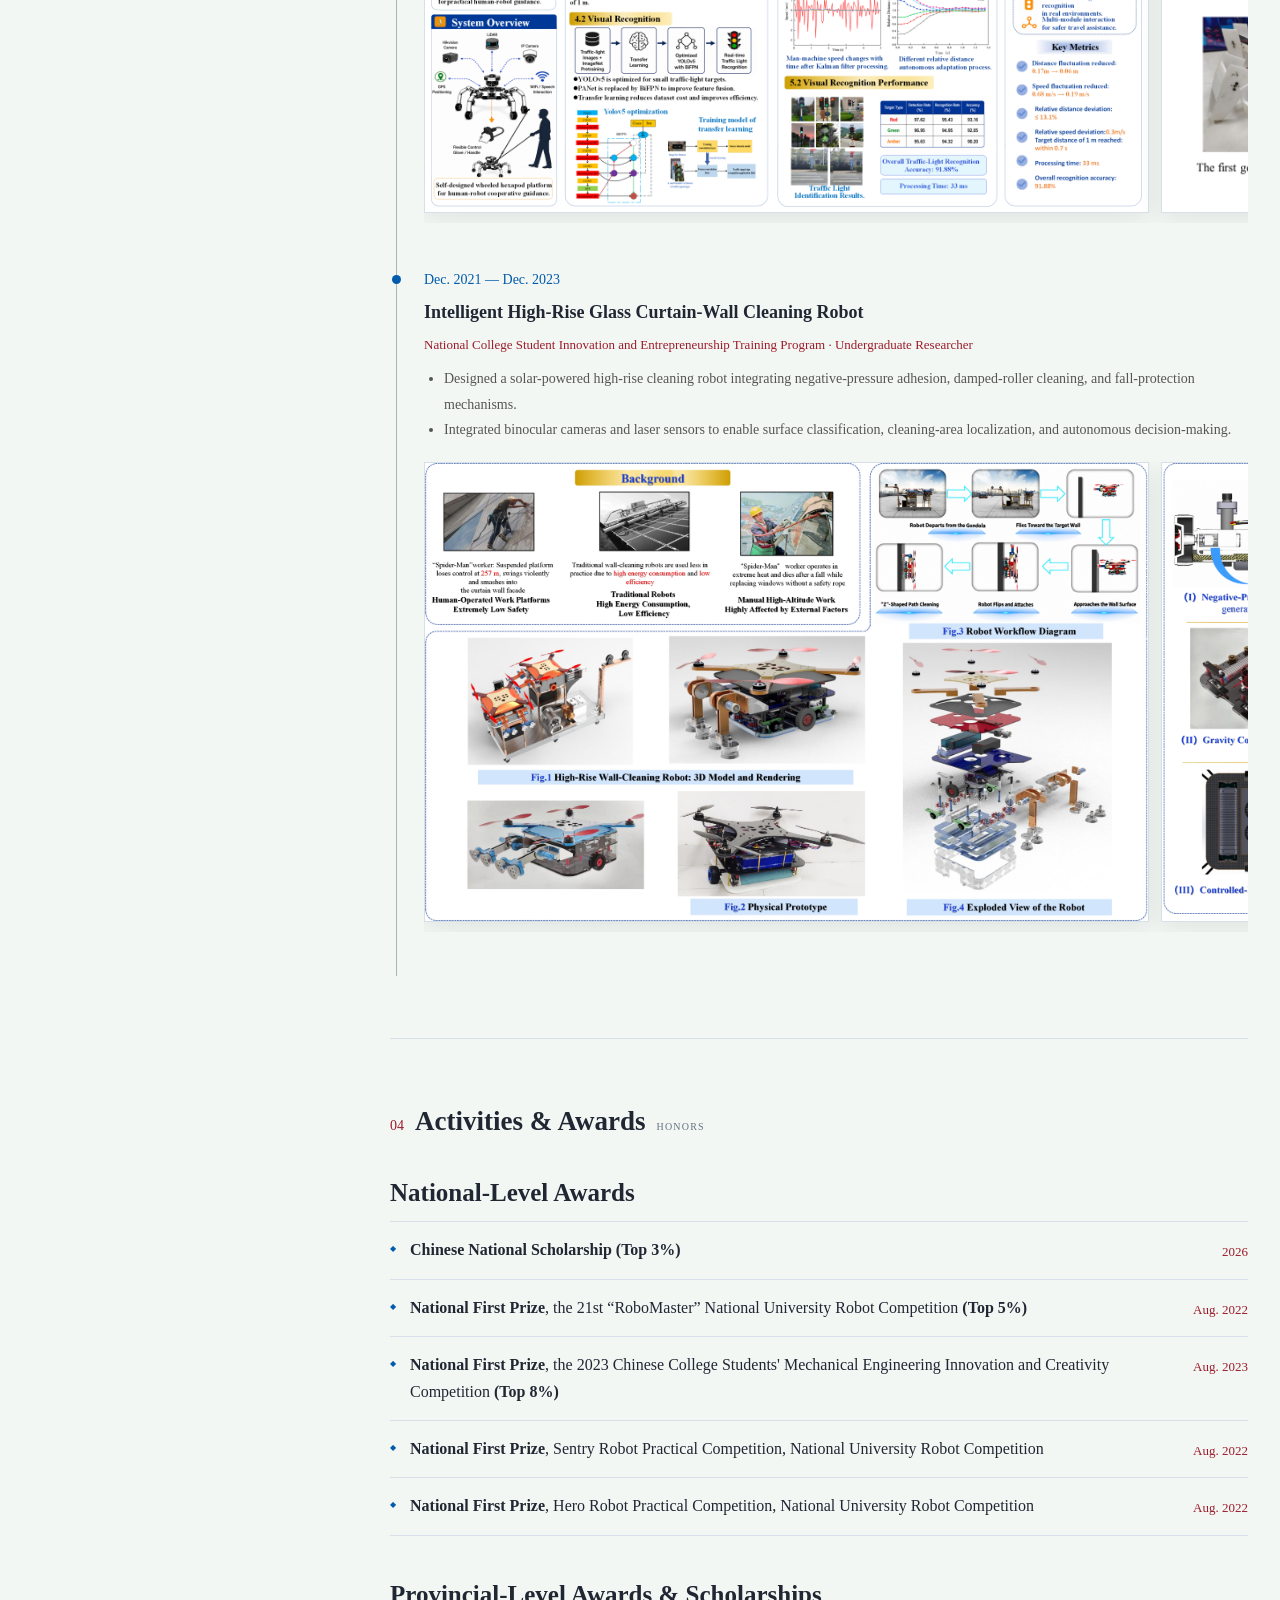
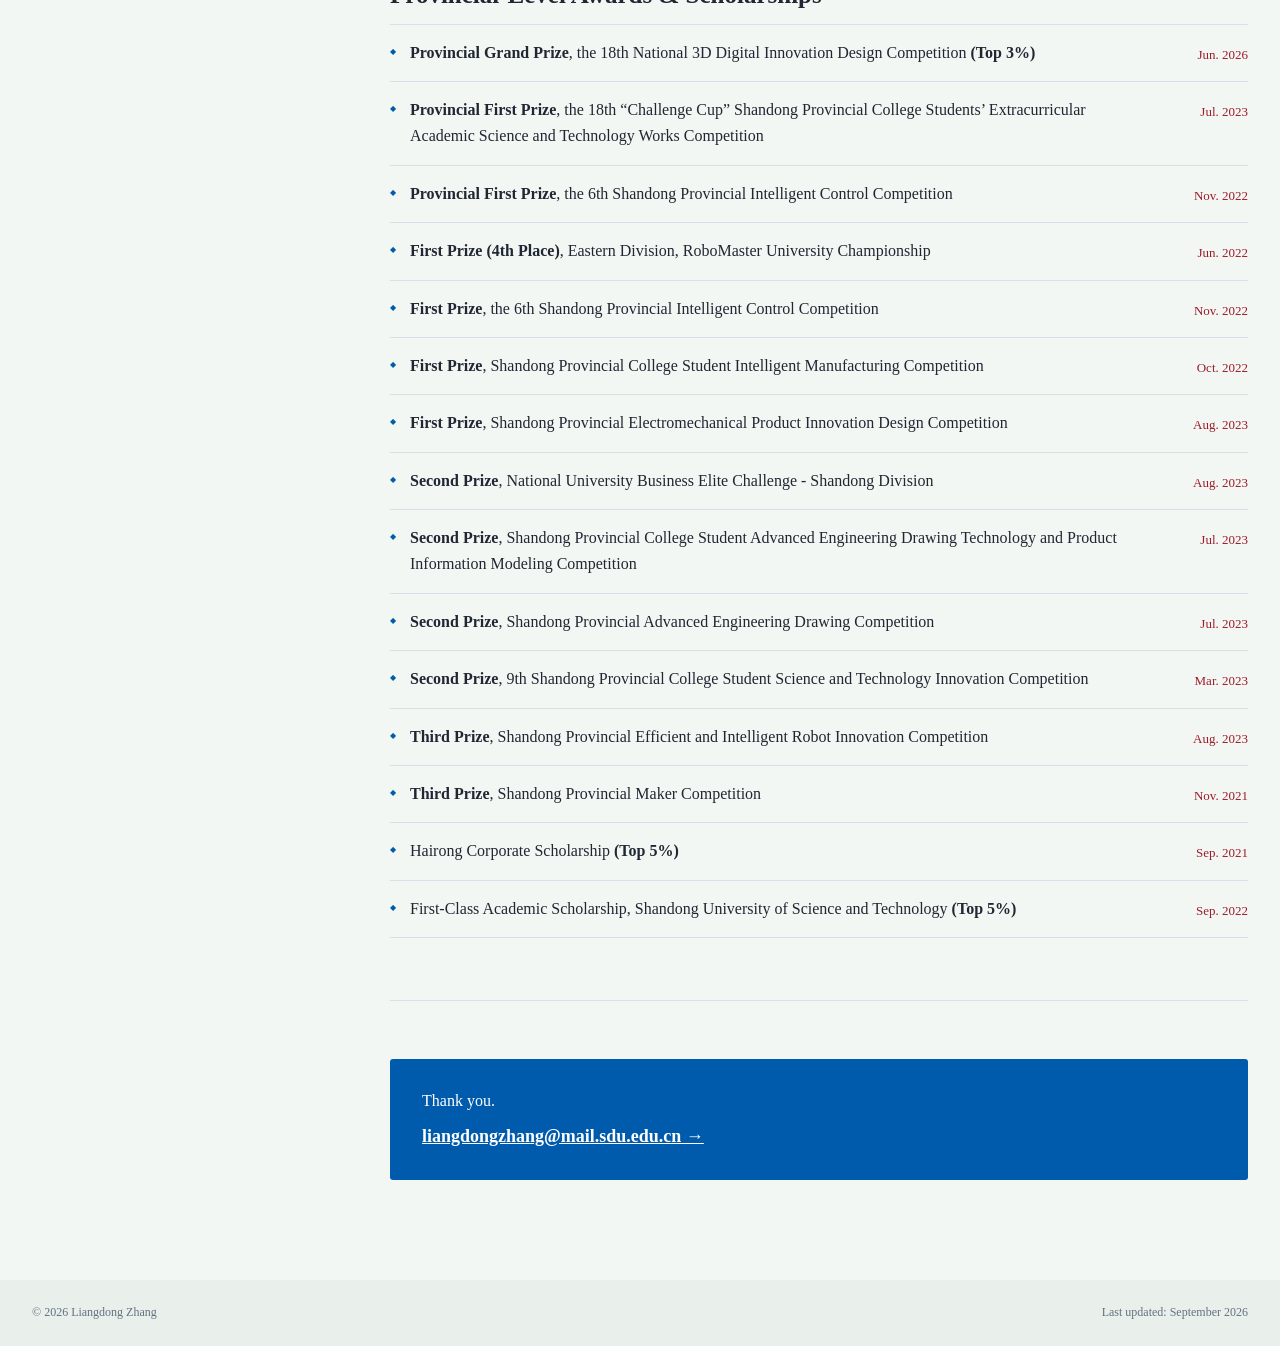
==== commit ba41ac29: "Add research interests section" ====
--- a/index-en.html
+++ b/index-en.html
@@ -42,6 +42,10 @@
         <p class="about-copy">I am Liangdong Zhang, and I plan to apply for PhD programs beginning in Fall 2027. My research interests focus on physics-informed deep learning, hybrid physics–data-driven modeling, machining dynamics, and multisource information fusion for condition monitoring. I am currently pursuing an M.S. degree in Mechanical Engineering at Shandong University under the supervision of Professor Haifeng Ma and expect to graduate in 2027. During my graduate studies, I received the Chinese National Scholarship (Top 3%), the School Outstanding Achievement Award (ranked 1st in my cohort), and the First-Class Graduate Academic Scholarship of Shandong University.</p>
 
         <div class="quick-facts"><div class="published-fact"><strong>2</strong><span>Published Papers</span><small>Both First Author · IF 11.4 / 4.2</small></div><div><strong>2</strong><span>Papers under Revision</span></div><div><strong>4</strong><span>Invention Patents</span></div><div><strong>5</strong><span>National-Level Awards</span></div><div><strong>30+</strong><span>Provincial-Level Awards</span></div></div>
+        <div class="research-interests">
+          <h3>Research Interests</h3>
+          <p>Physics-informed Deep Learning; Intelligent Manufacturing and Precision Machining; Multimodal Sensing and Data Fusion; Intelligent Monitoring and Prognostics.</p>
+        </div>
       </section>
 
 
--- a/styles.css
+++ b/styles.css
@@ -59,4 +59,8 @@
 .avatar{height:auto;aspect-ratio:3/4;border-radius:4px}
 .avatar img{object-position:center}
 .profile-links .email-link,.contact-block a{font-weight:700}
-.affiliation{font-weight:700}
+.affiliation{font-size:inherit;color:var(--ink);font-weight:600}
+.research-interests{margin-top:42px;padding-top:24px;border-top:1px solid var(--line)}
+.research-interests h3{display:flex;align-items:center;gap:12px;margin:0 0 8px;color:var(--sdu-blue);font-size:18px;text-transform:uppercase;letter-spacing:.04em}
+.research-interests h3::after{content:"";height:2px;background:var(--ink);flex:1}
+.research-interests p{margin:0;color:var(--ink);font-size:16px;line-height:1.75}
